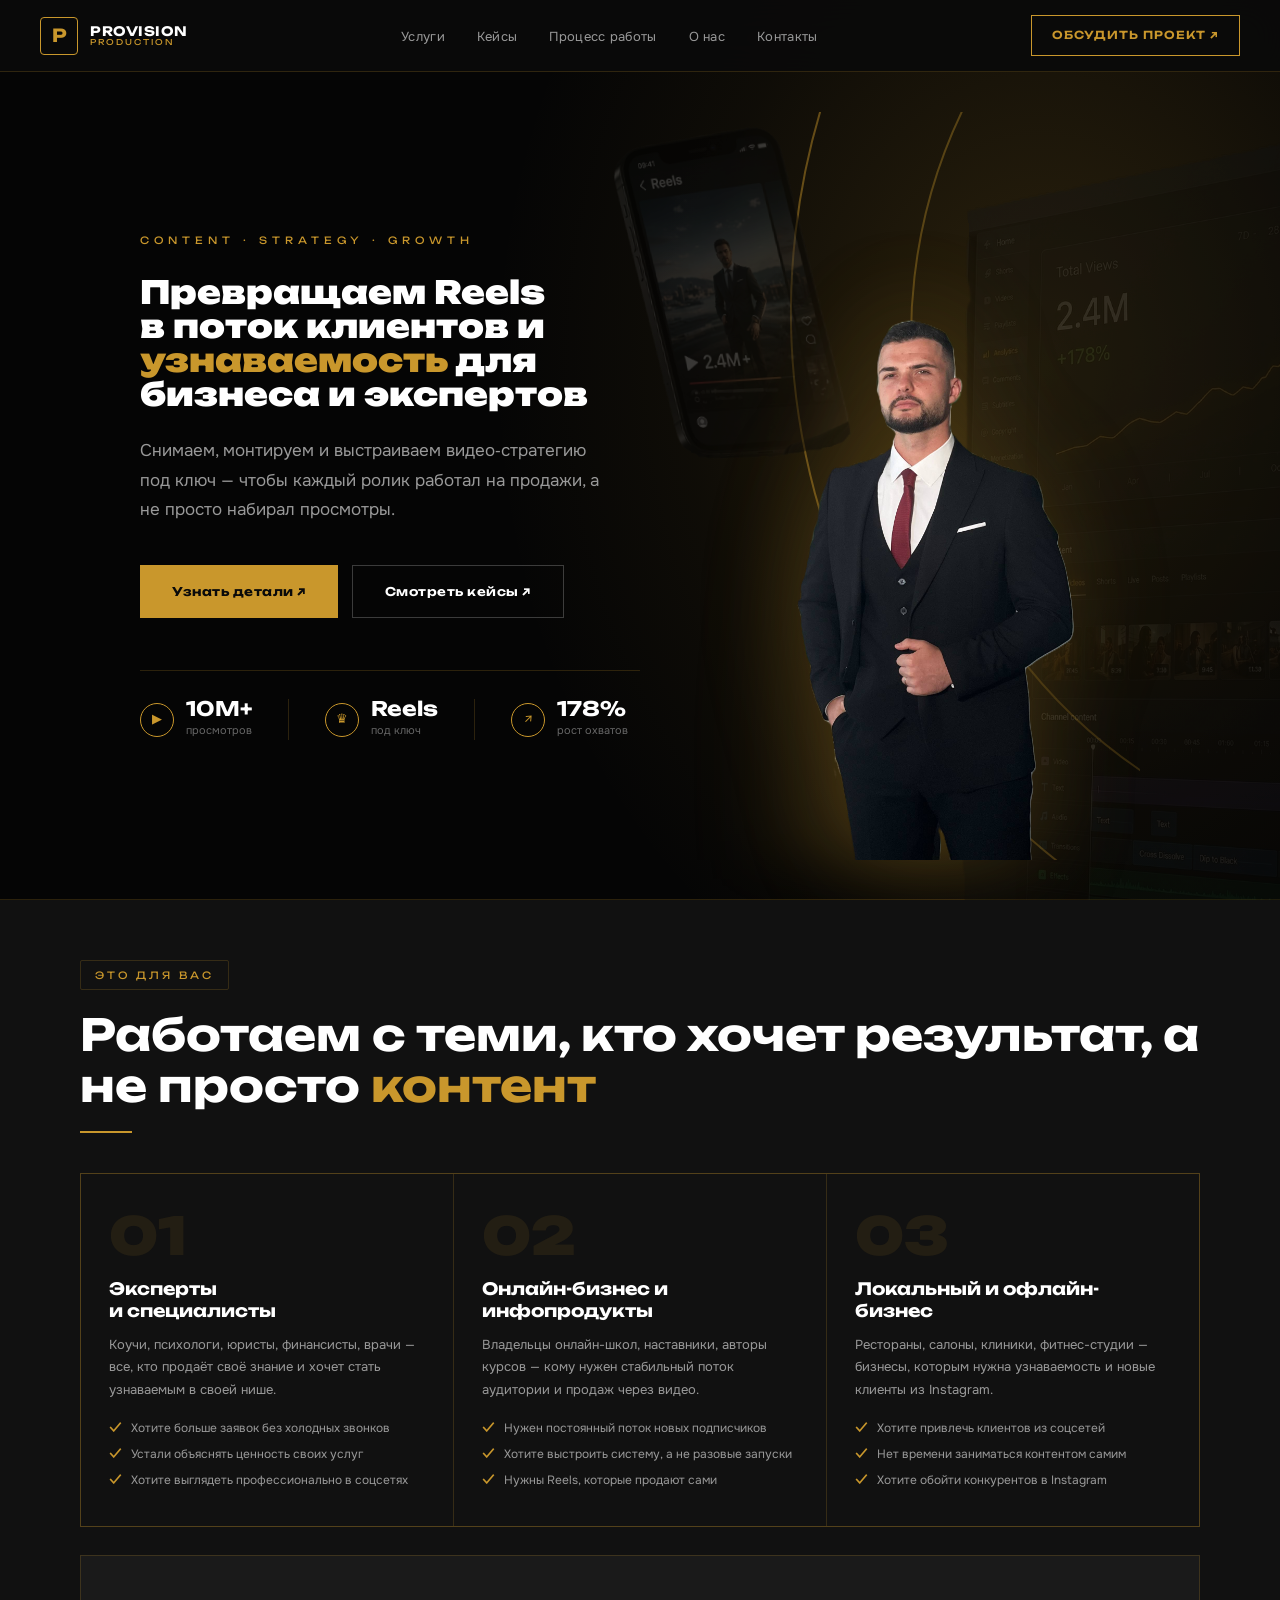
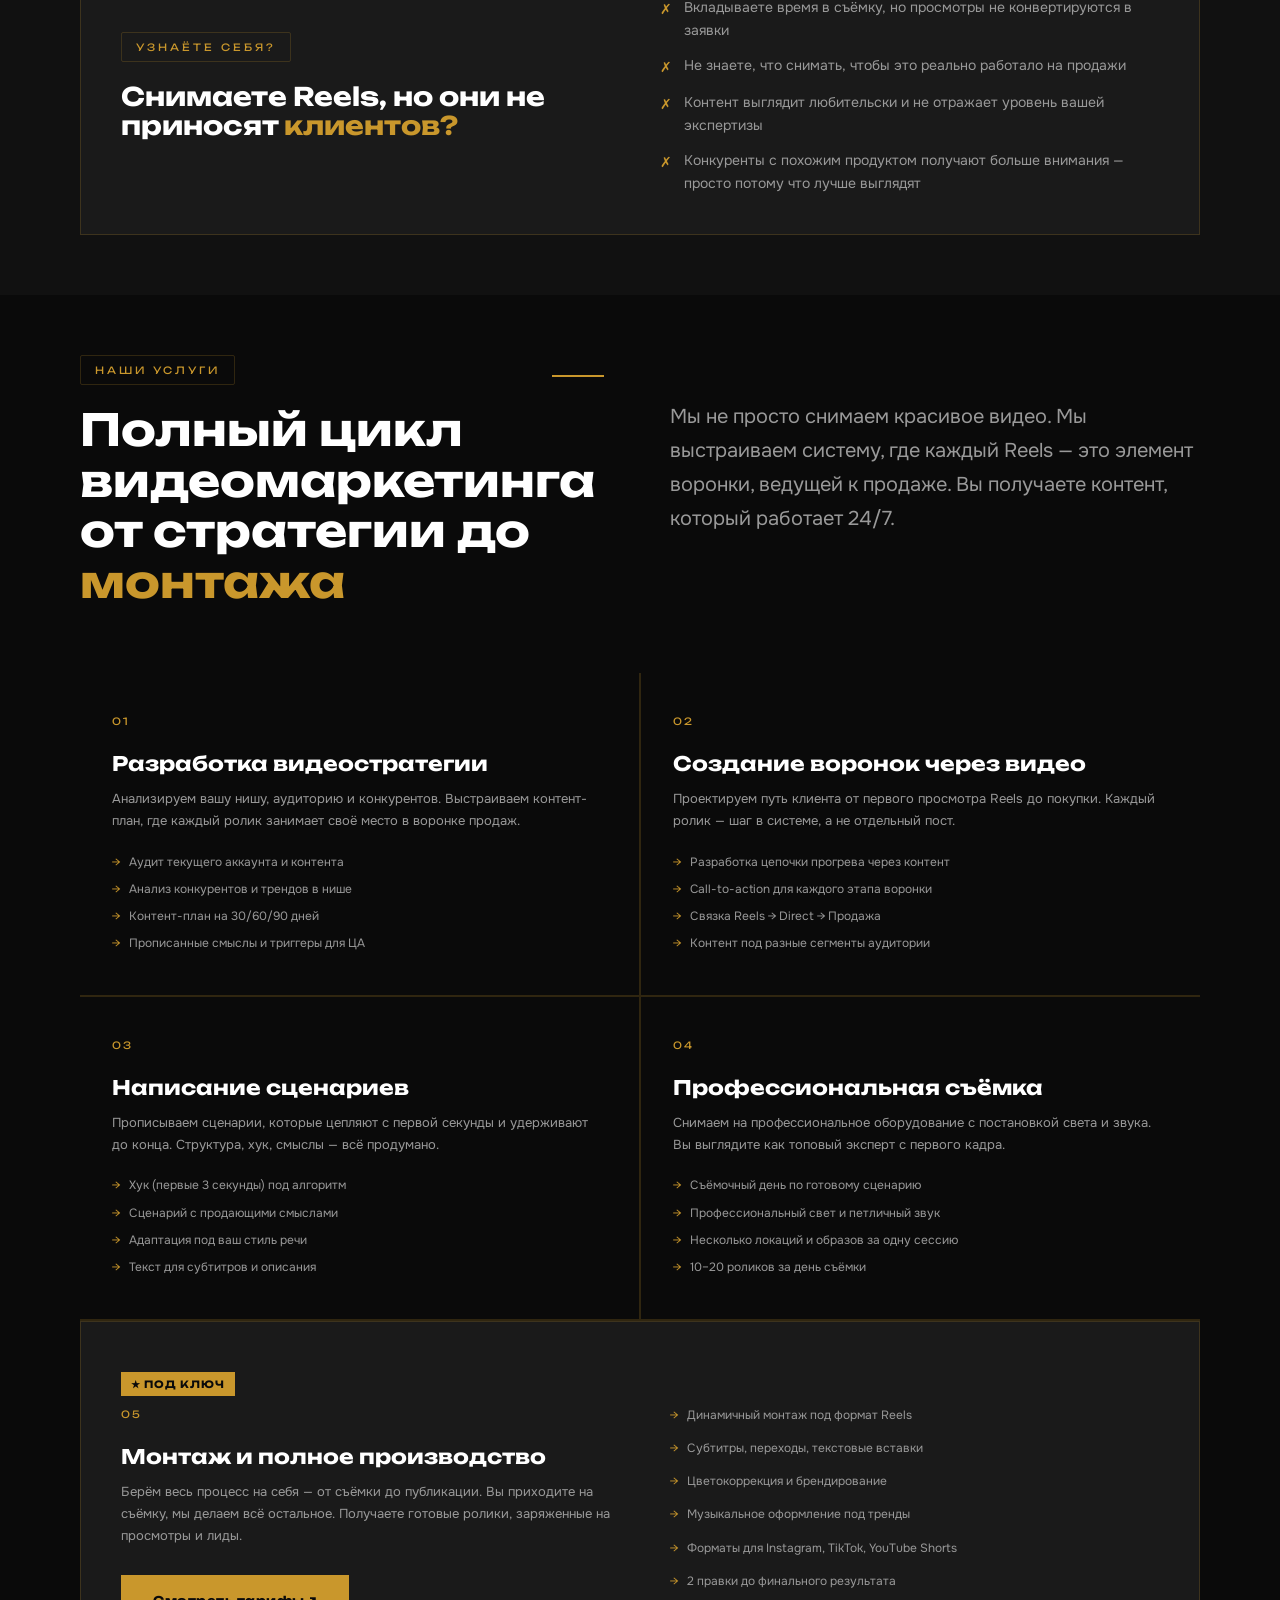
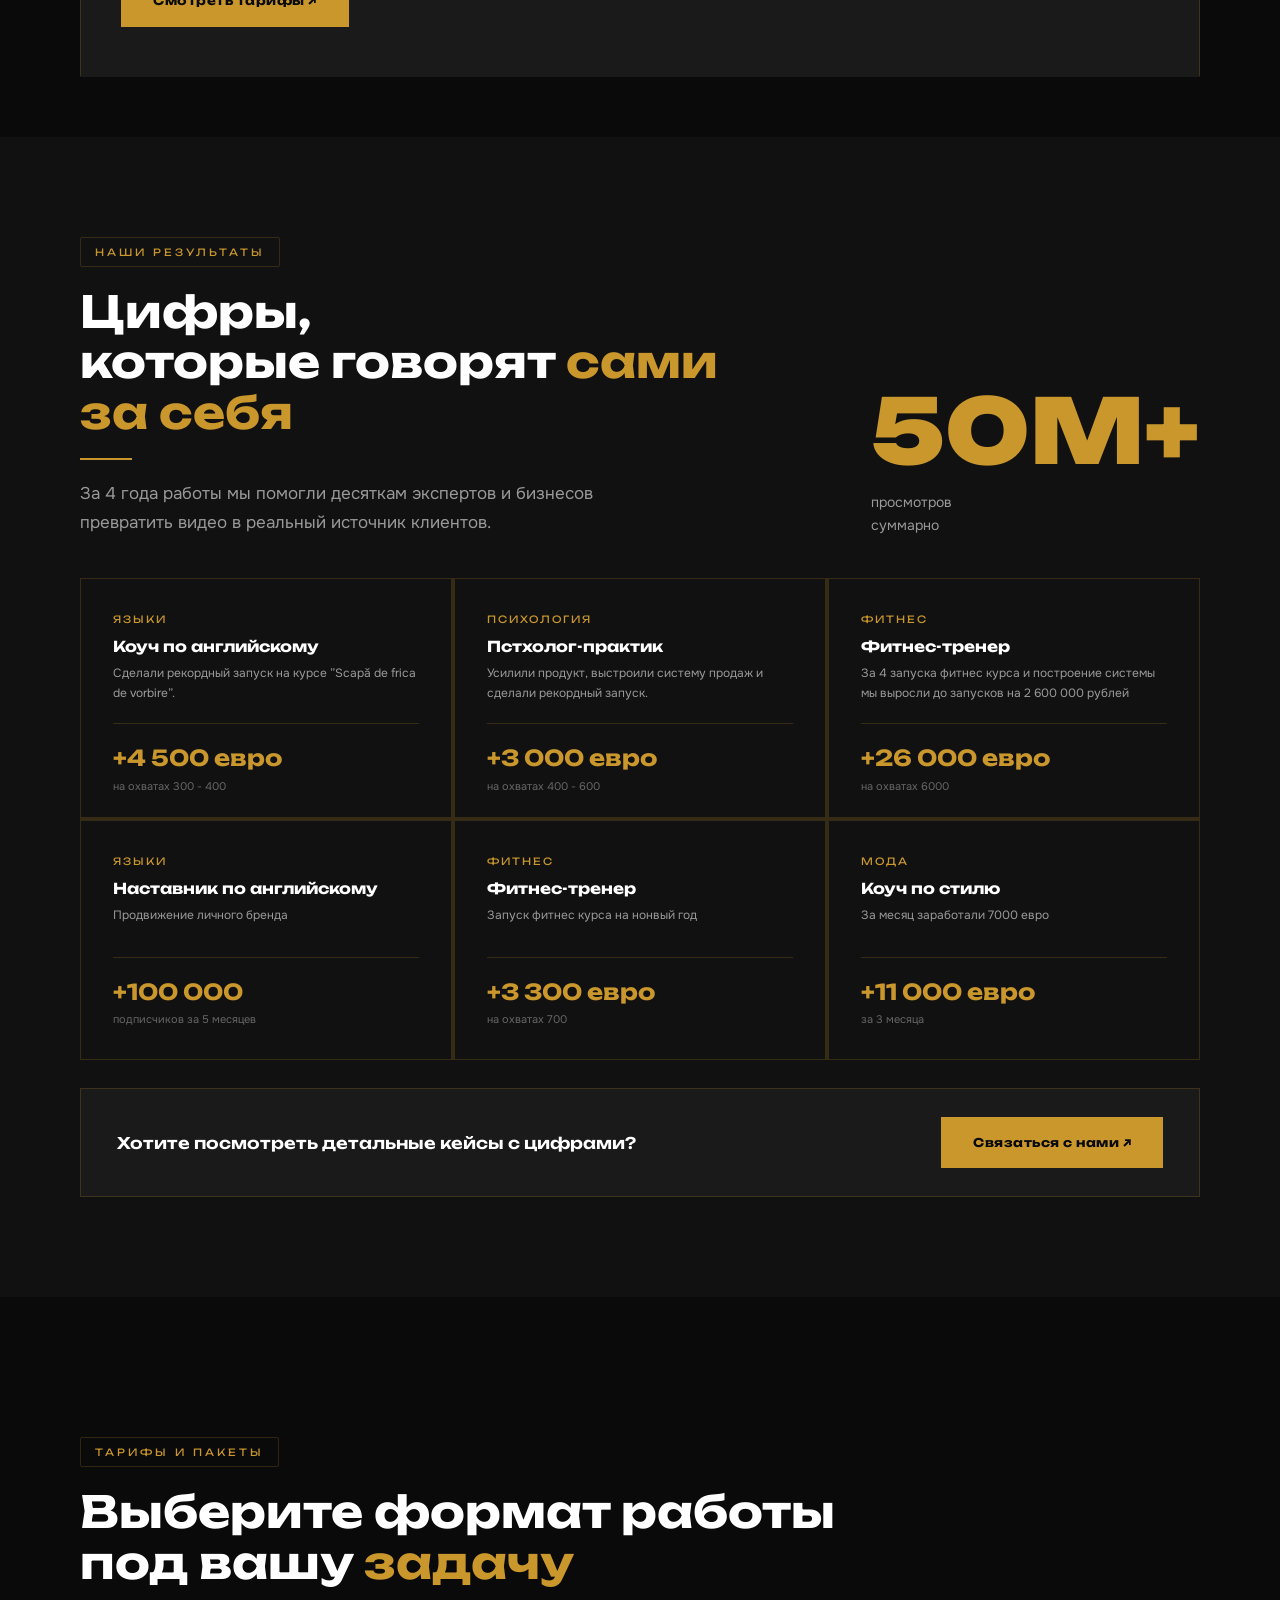
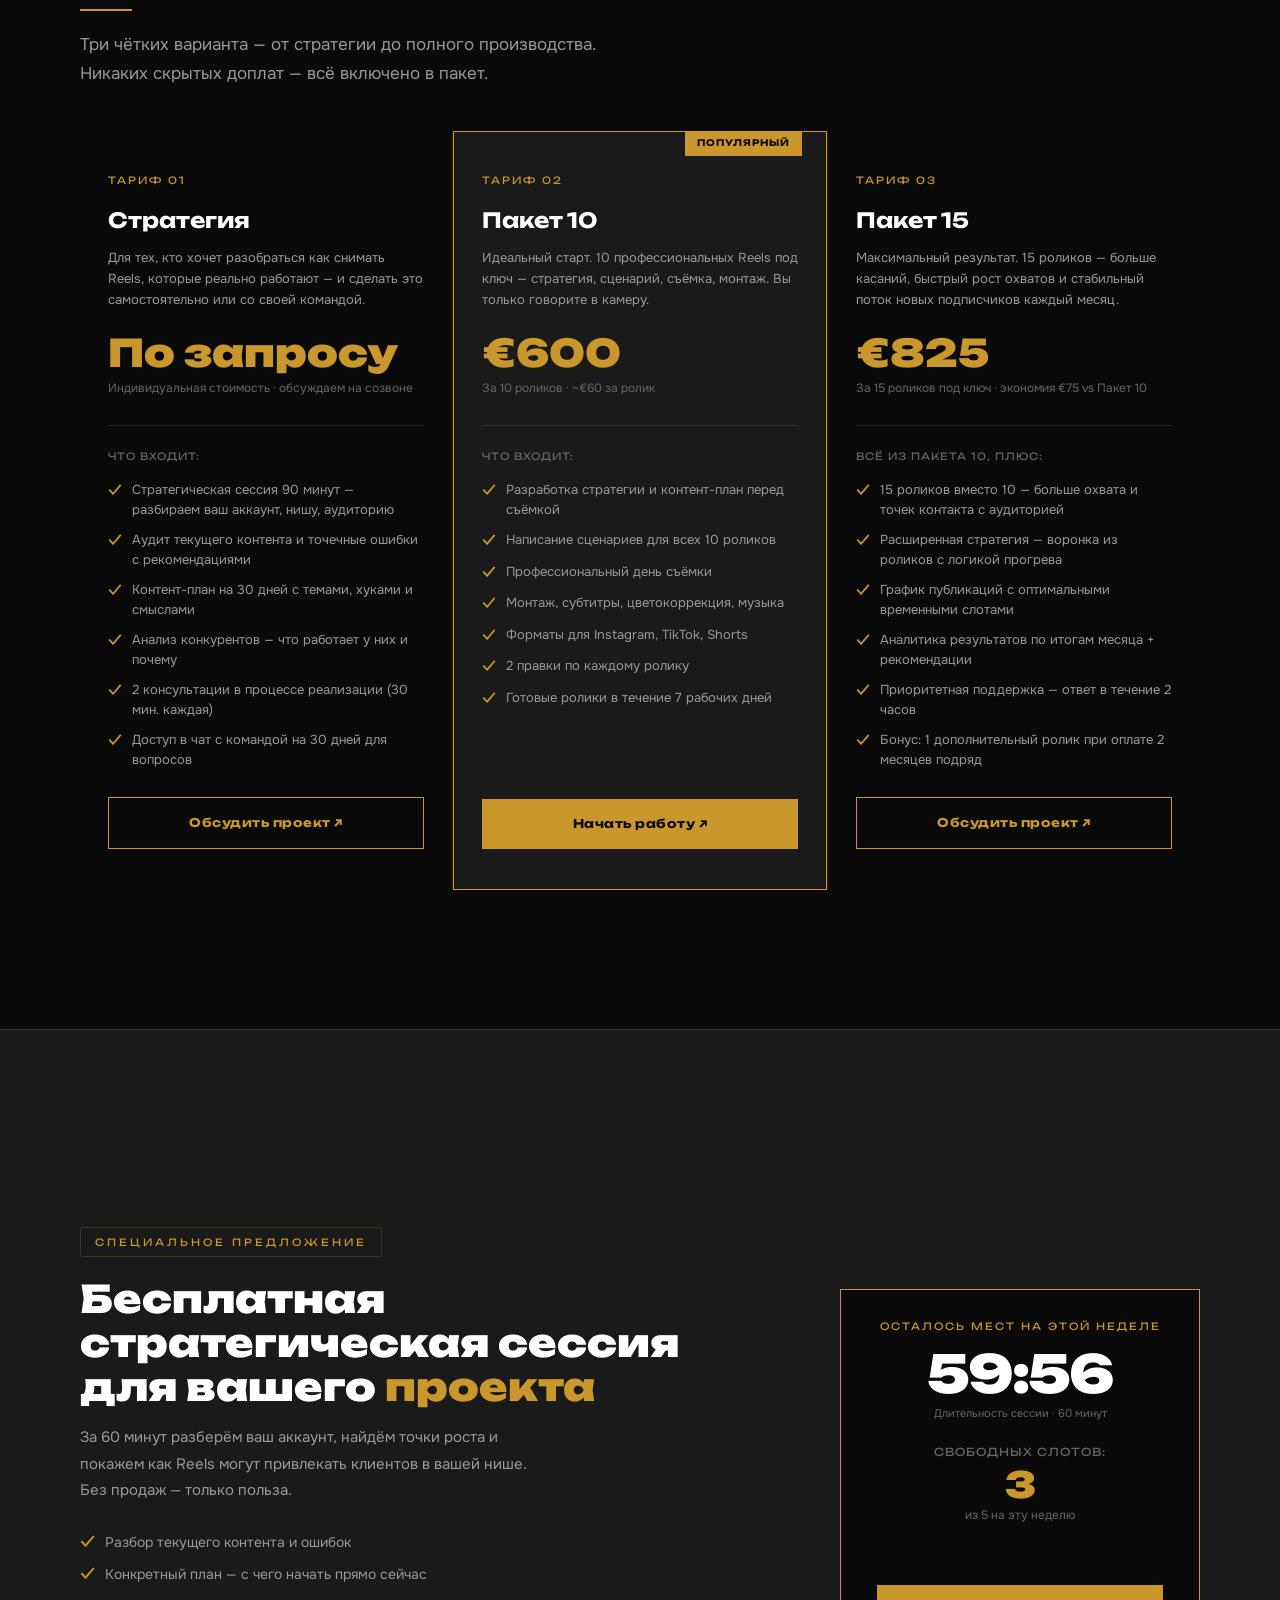
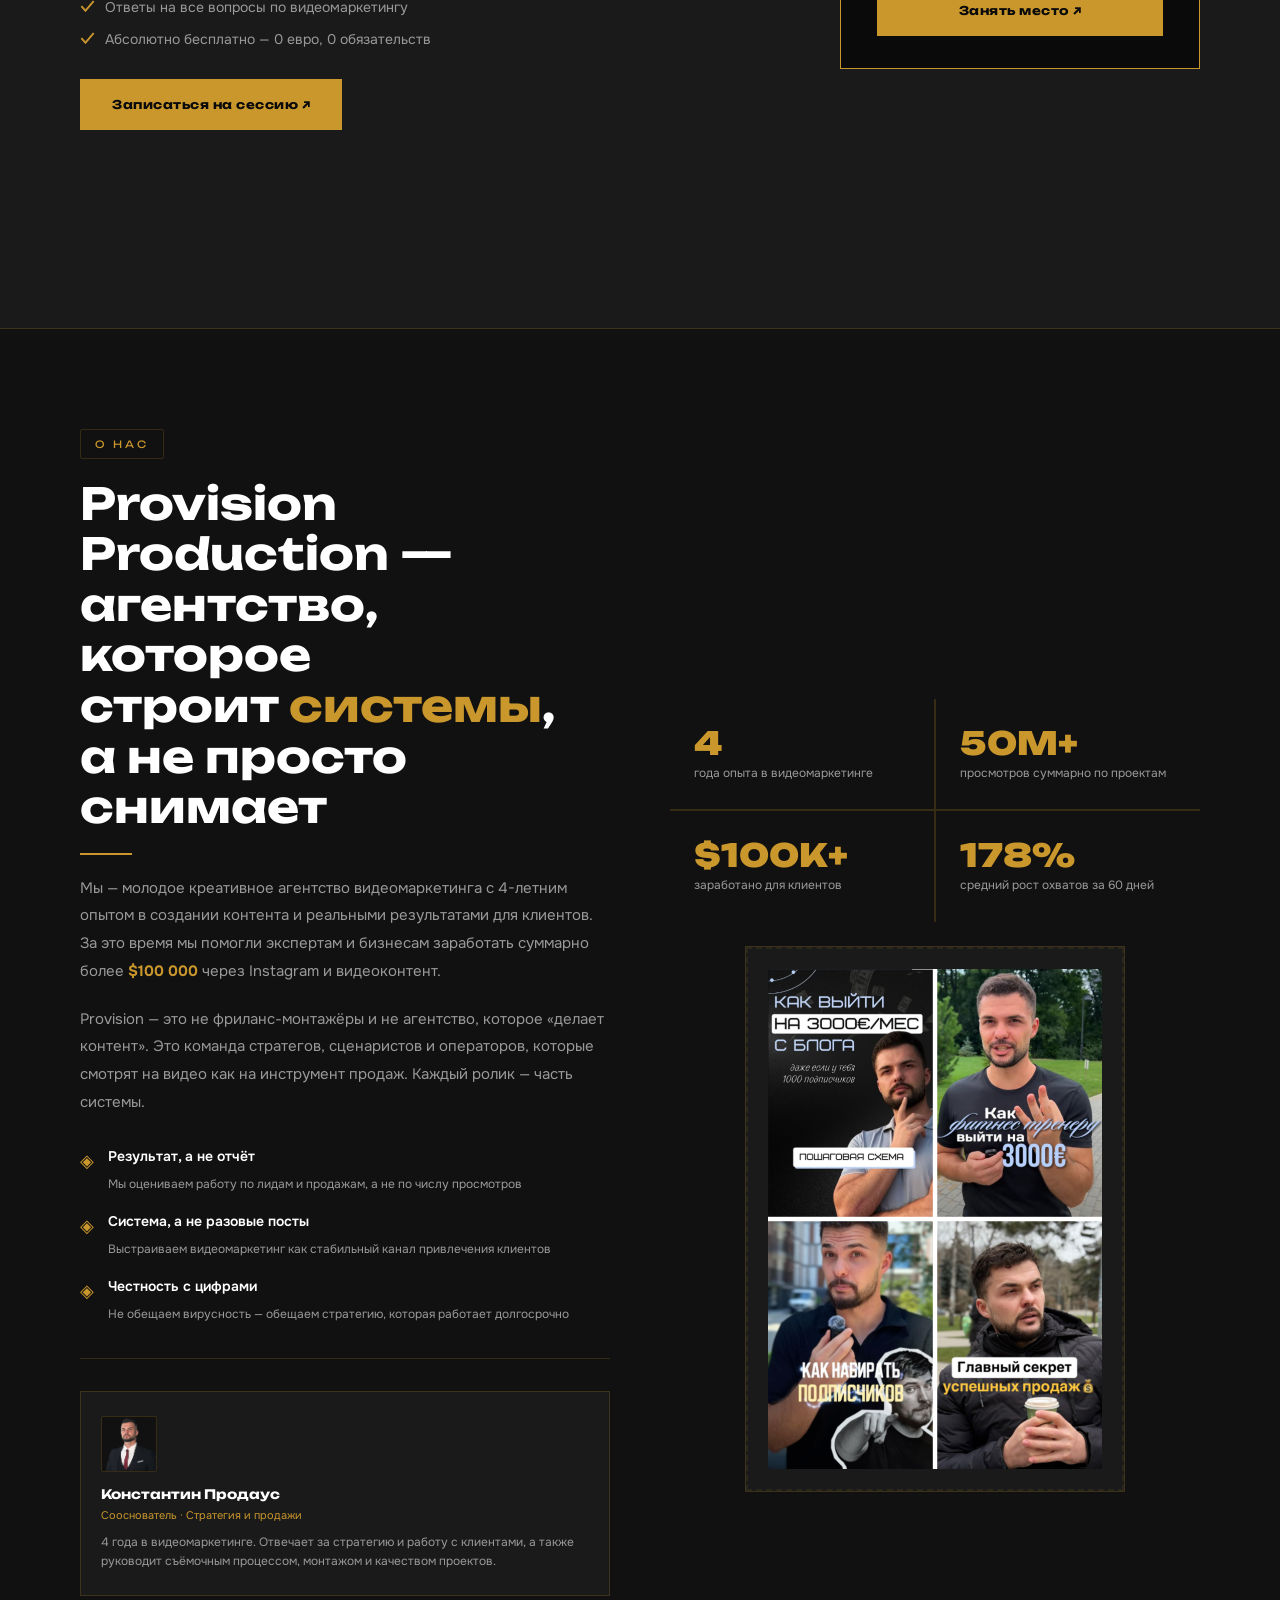
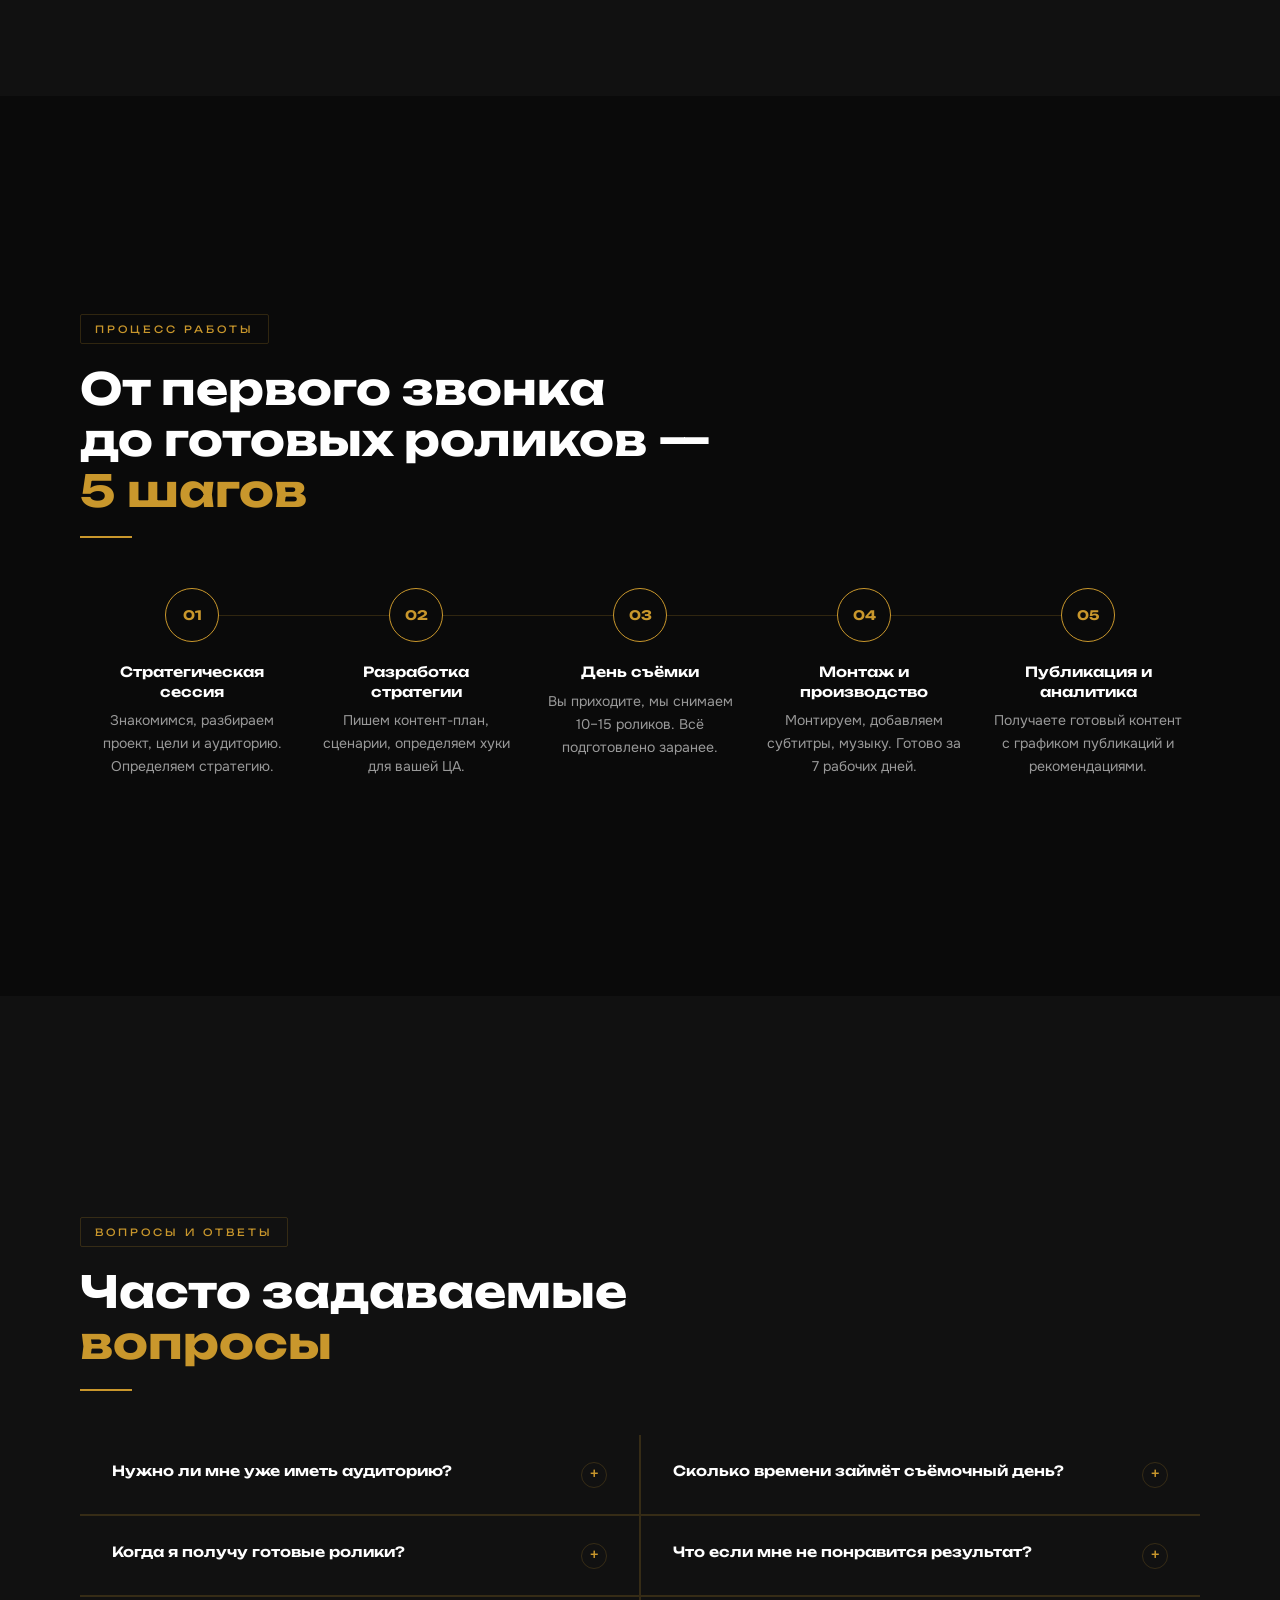
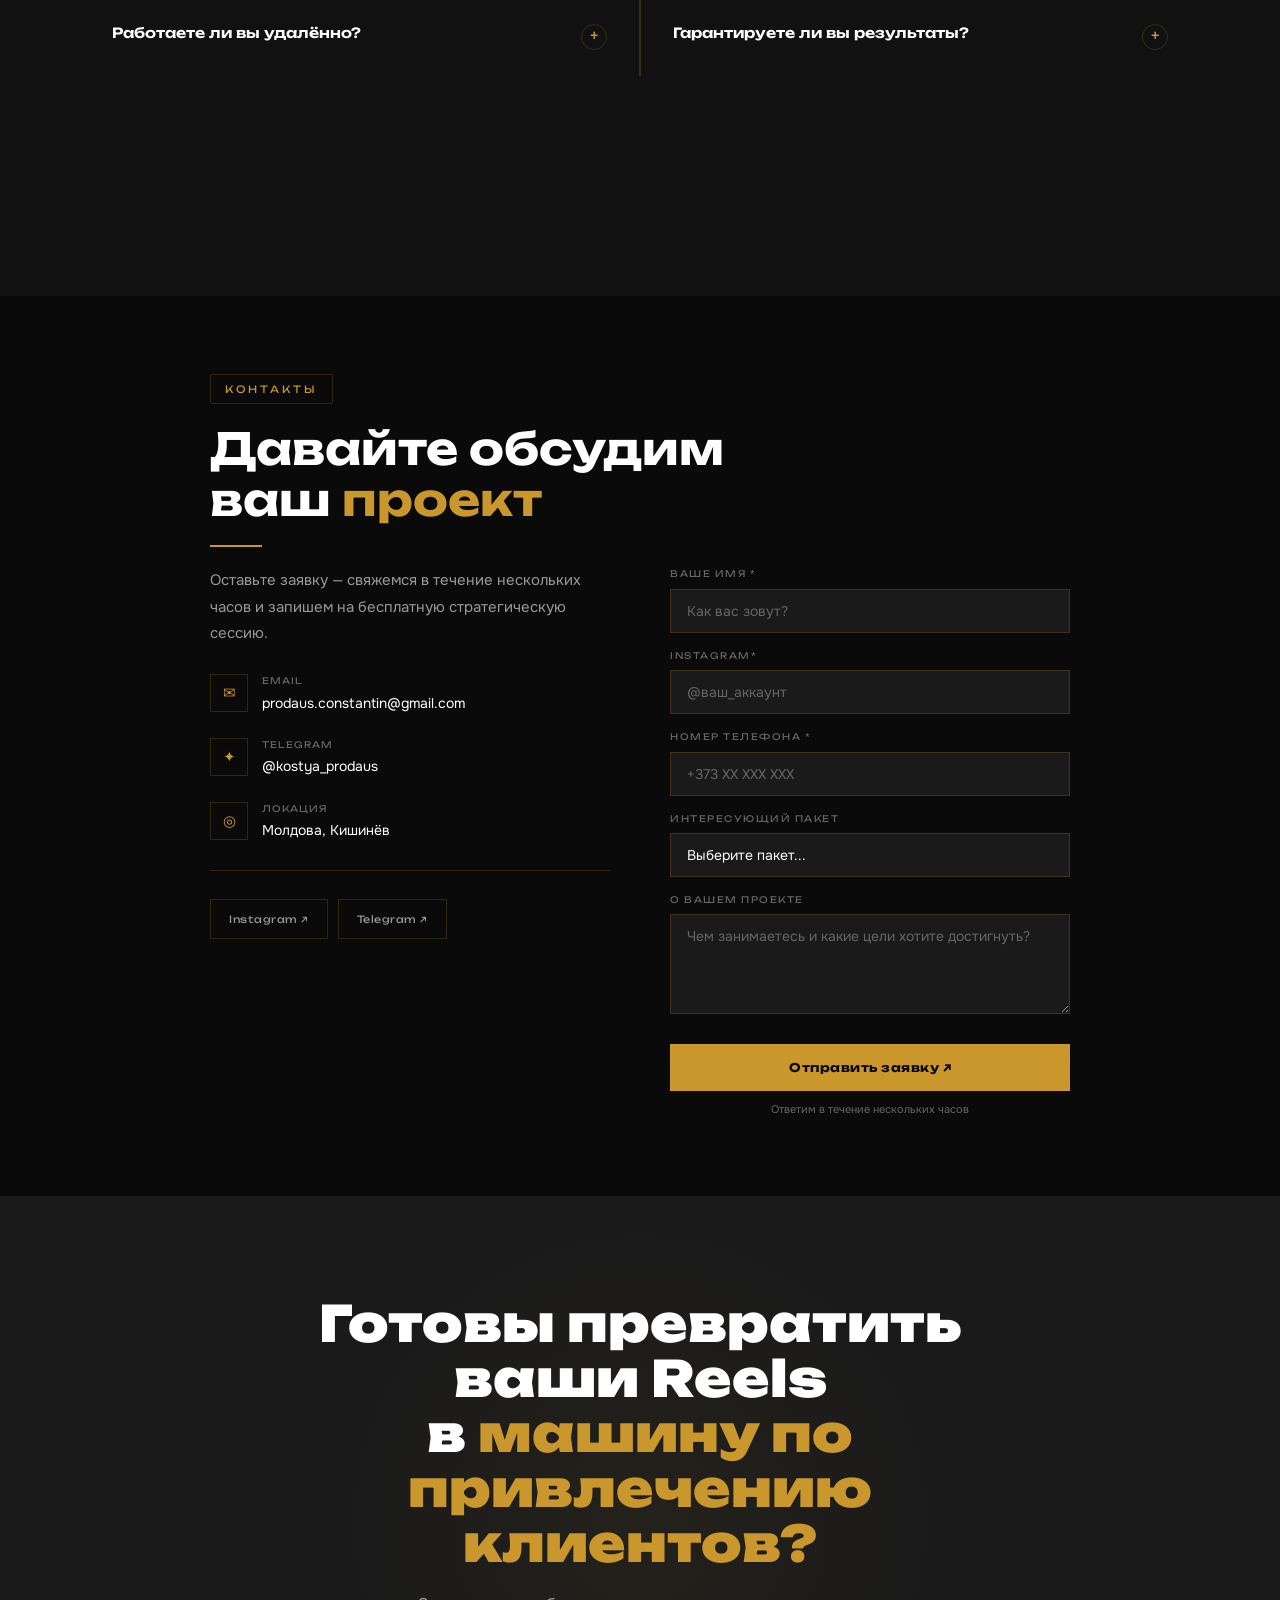
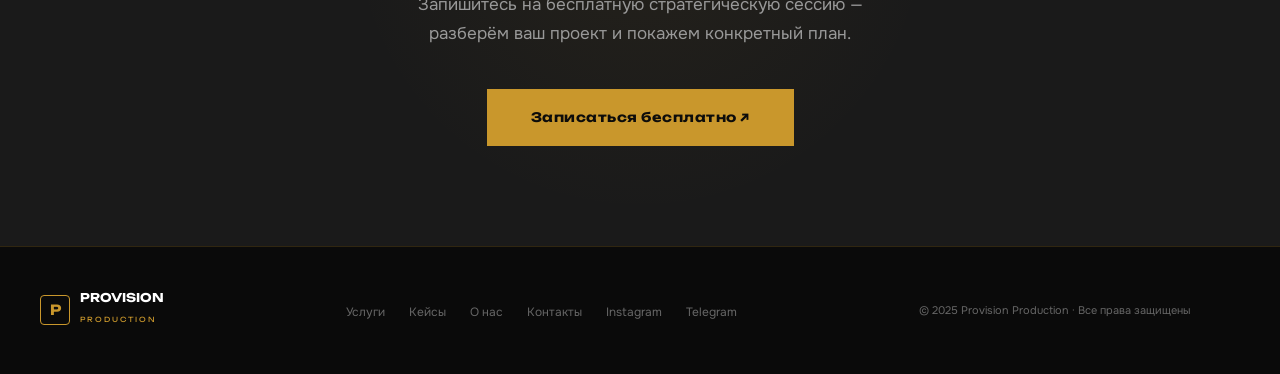
==== index.html @ e073f94d "All front, without responsive" ====
<!DOCTYPE html>
<html lang="ru">
<head>
<meta charset="UTF-8">
<meta name="viewport" content="width=device-width, initial-scale=1.0">
<meta name="description" content="Provision Production — видео-маркетинговое агентство. Снимаем Reels под ключ, выстраиваем стратегию и помогаем бизнесу привлекать клиентов через Instagram.">
<meta property="og:title" content="Provision Production — Видеомаркетинг под ключ">
<meta property="og:description" content="Превращаем Reels в поток клиентов. Стратегия, съёмка, монтаж.">
<title>Provision Production — Видеомаркетинг под ключ</title>

<link rel="preconnect" href="https://fonts.googleapis.com">
<link rel="preconnect" href="https://fonts.gstatic.com" crossorigin>
<link href="https://fonts.googleapis.com/css2?family=Unbounded:wght@400;600;700;900&family=Onest:wght@300;400;500;600&display=swap" rel="stylesheet">

<link rel="stylesheet" href="css/utilities.css">
<link rel="stylesheet" href="css/layout.css">
<link rel="stylesheet" href="css/responsive.css">
</head>
<body>

<!-- NAV -->
<nav id="navbar">
  <a href="#home" class="nav-logo">
    <div class="nav-logo-icon"></div>
    <div class="nav-logo-text"><strong>PROVISION</strong><span>PRODUCTION</span></div>
  </a>
  <ul class="nav-links">
    <li><a href="#services">Услуги</a></li>
    <li><a href="#cases">Кейсы</a></li>
    <li><a href="#process">Процесс работы</a></li>
    <li><a href="#about">О нас</a></li>
    <li><a href="#contact">Контакты</a></li>
  </ul>
  <a href="#contact" class="nav-cta">Обсудить проект ↗</a>
  <div class="nav-burger" id="burger"><span></span><span></span><span></span></div>
</nav>

<div class="nav-mobile" id="navMobile">
  <a href="#services">Услуги</a>
  <a href="#cases">Кейсы</a>
  <a href="#process">Процесс работы</a>
  <a href="#about">О нас</a>
  <a href="#contact">Контакты</a>
  <a href="#contact" class="nav-cta">Обсудить проект ↗</a>
</div>

<!-- ===== HERO — полный экран ===== -->
<section class="hero" id="home">
  <div class="container">
    <div class="hero-inner">
      <div class="hero-content">
        <div class="hero-eyebrow">CONTENT · STRATEGY · GROWTH</div>
        <h1 class="hero-title">
          Превращаем Reels<br>
          в поток клиентов и<br>
          <em>узнаваемость</em> для<br>
          бизнеса и экспертов
        </h1>
        <p class="hero-sub">Снимаем, монтируем и выстраиваем видео‑стратегию под ключ — чтобы каждый ролик работал на продажи, а не просто набирал просмотры.</p>
        <div class="hero-btns">
          <a href="#contact" class="btn-primary">Узнать детали ↗</a>
          <a href="#cases"   class="btn-secondary">Смотреть кейсы ↗</a>
        </div>
        <div class="hero-stats">
          <div class="hero-stat"><div class="stat-icon">▶</div><div><div class="stat-num">10M+</div><div class="stat-label">просмотров</div></div></div>
          <div class="hero-stat"><div class="stat-icon">♛</div><div><div class="stat-num">Reels</div><div class="stat-label">под ключ</div></div></div>
          <div class="hero-stat"><div class="stat-icon">↗</div><div><div class="stat-num">178%</div><div class="stat-label">рост охватов</div></div></div>
        </div>
      </div>
      <div class="hero-visual">

      <div class="hero-rings"></div>

      <img src="images/phone1.png" alt="" class="hero-bg-image">
          
      <img src="images/chart.png" class="hero-chart" alt="">

      <img src="images/founder.png" alt="Основатель" class="hero-founder-img">

      </div>
    </div>
  </div>
</section>

<!-- ===== ДЛЯ КОГО — полный экран ===== -->
<section class="for-whom screen" id="forwho">
  <div class="container">
    <div class="tag">Это для вас</div>
    <h2 class="section-title">Работаем с теми, кто хочет результат, а не просто <span class="gold">контент</span></h2>
    <div class="divider"></div>
    <div class="fw-grid">
      <div class="fw-card">
        <div class="fw-num">01</div>
        <div class="fw-title">Эксперты<br>и специалисты</div>
        <div class="fw-body">Коучи, психологи, юристы, финансисты, врачи — все, кто продаёт своё знание и хочет стать узнаваемым в своей нише.</div>
        <div class="fw-check">
          <div class="fw-check-item">Хотите больше заявок без холодных звонков</div>
          <div class="fw-check-item">Устали объяснять ценность своих услуг</div>
          <div class="fw-check-item">Хотите выглядеть профессионально в соцсетях</div>
        </div>
      </div>
      <div class="fw-card">
        <div class="fw-num">02</div>
        <div class="fw-title">Онлайн-бизнес и инфопродукты</div>
        <div class="fw-body">Владельцы онлайн-школ, наставники, авторы курсов — кому нужен стабильный поток аудитории и продаж через видео.</div>
        <div class="fw-check">
          <div class="fw-check-item">Нужен постоянный поток новых подписчиков</div>
          <div class="fw-check-item">Хотите выстроить систему, а не разовые запуски</div>
          <div class="fw-check-item">Нужны Reels, которые продают сами</div>
        </div>
      </div>
      <div class="fw-card">
        <div class="fw-num">03</div>
        <div class="fw-title">Локальный и офлайн-бизнес</div>
        <div class="fw-body">Рестораны, салоны, клиники, фитнес-студии — бизнесы, которым нужна узнаваемость и новые клиенты из Instagram.</div>
        <div class="fw-check">
          <div class="fw-check-item">Хотите привлечь клиентов из соцсетей</div>
          <div class="fw-check-item">Нет времени заниматься контентом самим</div>
          <div class="fw-check-item">Хотите обойти конкурентов в Instagram</div>
        </div>
      </div>
    </div>
    <div class="pain-block">
      <div>
        <div class="tag">Узнаёте себя?</div>
        <!-- <div class="divider" style="margin:16px 0;"></div> -->
        <h3 class="section-title" style="font-size: 2vw;">Снимаете Reels, но они не приносят  <span class="gold">клиентов?</span></h2>
      </div>
      <div class="pain-list">
        <div class="pain-item"><div class="pain-icon">✗</div><div>Вкладываете время в съёмку, но просмотры не конвертируются в заявки</div></div>
        <div class="pain-item"><div class="pain-icon">✗</div><div>Не знаете, что снимать, чтобы это реально работало на продажи</div></div>
        <div class="pain-item"><div class="pain-icon">✗</div><div>Контент выглядит любительски и не отражает уровень вашей экспертизы</div></div>
        <div class="pain-item"><div class="pain-icon">✗</div><div>Конкуренты с похожим продуктом получают больше внимания — просто потому что лучше выглядят</div></div>
      </div>
    </div>
  </div>
</section>

<!-- ===== УСЛУГИ — полный экран ===== -->
<section class="services screen" id="services">
  <div class="container">
    <div class="svc-intro">
      <div>
        <div class="tag">Наши Услуги</div>
        <h2 class="section-title">Полный цикл видеомаркетинга от стратегии до <span class="gold">монтажа</span></h2>
        <!-- <div class="divider"></div> -->
      </div>
      <div class="divider" style="position: absolute; right: 676.5px;"></div>
      <p class="section-sub" style="margin-top:45px; font-size: 20px;">Мы не просто снимаем красивое видео. Мы выстраиваем систему, где каждый Reels — это элемент воронки, ведущей к продаже. Вы получаете контент, который работает 24/7.</p>
    </div>
    <div class="svc-grid">
      <div class="svc-card">
        <div class="svc-num">01</div>
        <div class="svc-title">Разработка видеостратегии</div>
        <div class="svc-body">Анализируем вашу нишу, аудиторию и конкурентов. Выстраиваем контент-план, где каждый ролик занимает своё место в воронке продаж.</div>
        <div class="svc-list">
          <div class="svc-list-item">Аудит текущего аккаунта и контента</div>
          <div class="svc-list-item">Анализ конкурентов и трендов в нише</div>
          <div class="svc-list-item">Контент-план на 30/60/90 дней</div>
          <div class="svc-list-item">Прописанные смыслы и триггеры для ЦА</div>
        </div>
      </div>
      <div class="svc-card">
        <div class="svc-num">02</div>
        <div class="svc-title">Создание воронок через видео</div>
        <div class="svc-body">Проектируем путь клиента от первого просмотра Reels до покупки. Каждый ролик — шаг в системе, а не отдельный пост.</div>
        <div class="svc-list">
          <div class="svc-list-item">Разработка цепочки прогрева через контент</div>
          <div class="svc-list-item">Call-to-action для каждого этапа воронки</div>
          <div class="svc-list-item">Связка Reels → Direct → Продажа</div>
          <div class="svc-list-item">Контент под разные сегменты аудитории</div>
        </div>
      </div>
      <div class="svc-card">
        <div class="svc-num">03</div>
        <div class="svc-title">Написание сценариев</div>
        <div class="svc-body">Прописываем сценарии, которые цепляют с первой секунды и удерживают до конца. Структура, хук, смыслы — всё продумано.</div>
        <div class="svc-list">
          <div class="svc-list-item">Хук (первые 3 секунды) под алгоритм</div>
          <div class="svc-list-item">Сценарий с продающими смыслами</div>
          <div class="svc-list-item">Адаптация под ваш стиль речи</div>
          <div class="svc-list-item">Текст для субтитров и описания</div>
        </div>
      </div>
      <div class="svc-card">
        <div class="svc-num">04</div>
        <div class="svc-title">Профессиональная съёмка</div>
        <div class="svc-body">Снимаем на профессиональное оборудование с постановкой света и звука. Вы выглядите как топовый эксперт с первого кадра.</div>
        <div class="svc-list">
          <div class="svc-list-item">Съёмочный день по готовому сценарию</div>
          <div class="svc-list-item">Профессиональный свет и петличный звук</div>
          <div class="svc-list-item">Несколько локаций и образов за одну сессию</div>
          <div class="svc-list-item">10–20 роликов за день съёмки</div>
        </div>
      </div>
      <div class="svc-card svc-card-full">
        <div class="svc-card-full-left">
          <div class="svc-badge">★ Под ключ</div>
          <div class="svc-num">05</div>
          <div class="svc-title">Монтаж и полное производство</div>
          <div class="svc-body">Берём весь процесс на себя — от съёмки до публикации. Вы приходите на съёмку, мы делаем всё остальное. Получаете готовые ролики, заряженные на просмотры и лиды.</div>
          <a href="#pricing" class="btn-primary" style="margin-top:8px;">Смотреть тарифы ↗</a>
        </div>
        <div class="svc-card-full-right">
          <div class="svc-list" style="gap:14px;">
            <div class="svc-list-item">Динамичный монтаж под формат Reels</div>
            <div class="svc-list-item">Субтитры, переходы, текстовые вставки</div>
            <div class="svc-list-item">Цветокоррекция и брендирование</div>
            <div class="svc-list-item">Музыкальное оформление под тренды</div>
            <div class="svc-list-item">Форматы для Instagram, TikTok, YouTube Shorts</div>
            <div class="svc-list-item">2 правки до финального результата</div>
          </div>
        </div>
      </div>
    </div>
  </div>
</section>

<!-- ===== КЕЙСЫ — авто высота (много карточек) ===== -->
<section class="cases screen-auto" id="cases">
  <div class="container">
    <div class="cases-header">
      <div>
        <div class="tag">Наши результаты</div>
        <h2 class="section-title">Цифры, <br>которые говорят <span class="gold">сами <br>за себя</span></h2>
        <div class="divider"></div>
        <p class="section-sub">За 4 года работы мы помогли десяткам экспертов и бизнесов превратить видео в реальный источник клиентов.</p>
      </div>
      <div>
        <div class="cases-bignum">50M+</div>
        <p class="section-sub" style="font-size: 14px; margin-top: 15px;">просмотров <br>суммарно</p>
      </div>
      
    </div>
    <div class="cases-grid">
      <div class="case-card">
        <div class="case-card-inner">
            <div class="case-card-front">
                <div>
                    <div class="case-niche">Языки</div>
                    <div class="case-name">Коуч по английскому</div>
                    <div class="case-desc">Сделали рекордный запуск на курсе ”Scapă de frica de vorbire”.</div>
                </div>
                <div class="case-result">
                    <div class="case-result-num">+4 500 евро</div>
                    <div class="case-result-label">на охватах 300 - 400</div>
                </div>
            </div>
            <div class="case-card-back">
              <img src="images/english1.jpg" alt="" class="case-preview" onclick="openImage(this.src)">
            </div>
        </div>
      </div>
      <div class="case-card">
        <div class="case-card-inner">
            <div class="case-card-front">
                <div>
                    <div class="case-niche">Психология</div>
                    <div class="case-name">Пстхолог-практик</div>
                    <div class="case-desc">Усилили продукт, выстроили систему продаж и сделали рекордный запуск.</div>
                </div>
                <div class="case-result">
                    <div class="case-result-num">+3 000 евро</div>
                    <div class="case-result-label">на охватах 400 - 600</div>
                </div>
            </div>
            <div class="case-card-back">
              <img src="images/psychology.jpg" alt="" class="case-preview" onclick="openImage(this.src)">
            </div>
        </div>
      </div>
      <div class="case-card">
        <div class="case-card-inner">
            <div class="case-card-front">
                <div>
                    <div class="case-niche">Фитнес</div>
                    <div class="case-name">Фитнес-тренер</div>
                    <div class="case-desc">За 4 запуска фитнес курса и построение системы мы выросли до запусков на 2 600 000 рублей</div>
                </div>
                <div class="case-result">
                    <div class="case-result-num">+26 000 евро</div>
                    <div class="case-result-label">на охватах 6000</div>
                </div>
            </div>
            <div class="case-card-back">
              <img src="images/fitnes1.jpg" alt="" class="case-preview" onclick="openImage(this.src)">
            </div>
        </div>
      </div>
      <div class="case-card">
        <div class="case-card-inner">
            <div class="case-card-front">
                <div>
                    <div class="case-niche">Языки</div>
                    <div class="case-name">Наставник по английскому</div>
                    <div class="case-desc">Продвижение личного бренда</div>
                </div>
                <div class="case-result">
                    <div class="case-result-num">+100 000</div>
                    <div class="case-result-label">подписчиков за 5 месяцев</div>
                </div>
            </div>
            <div class="case-card-back">
              <img src="images/english2.jpg" alt="" class="case-preview" onclick="openImage(this.src)">
            </div>
        </div>
      </div>
      <div class="case-card">
        <div class="case-card-inner">
            <div class="case-card-front">
                <div>
                    <div class="case-niche">Фитнес</div>
                    <div class="case-name">Фитнес-тренер</div>
                    <div class="case-desc">Запуск фитнес курса на нонвый год</div>
                </div>
                <div class="case-result">
                    <div class="case-result-num">+3 300 евро</div>
                    <div class="case-result-label">на охватах 700</div>
                </div>
            </div>
            <div class="case-card-back">
              <img src="images/fitnes2.jpg" alt="" class="case-preview" onclick="openImage(this.src)">
            </div>
        </div>
      </div>
      <div class="case-card">
        <div class="case-card-inner">
            <div class="case-card-front">
                <div>
                    <div class="case-niche">Мода</div>
                    <div class="case-name">Коуч по стилю</div>
                    <div class="case-desc">За месяц заработали 7000 евро</div>
                </div>
                <div class="case-result">
                    <div class="case-result-num">+11 000 евро</div>
                    <div class="case-result-label">за 3 месяца</div>
                </div>
            </div>
            <div class="case-card-back">
              <img src="images/fashion.jpg" alt="" class="case-preview" onclick="openImage(this.src)">
            </div>
        </div>
      </div>
    </div>
    <div class="cases-note">
      <div class="cases-note-text">Хотите посмотреть детальные кейсы с цифрами?</div>
      <a href="#contact" class="btn-primary">Связаться с нами ↗</a>
    </div>
    <div id="imageModal" class="image-modal">
      <span class="close-modal">&times;</span>
      <img id="modalImage" src="" alt="">
    </div>
  </div>
</section>

<!-- ===== ТАРИФЫ — авто высота ===== -->
<section class="pricing screen-auto" id="pricing">
  <div class="container">
    <div class="tag">Тарифы и пакеты</div>
    <h2 class="section-title">Выберите формат работы<br>под вашу <span class="gold">задачу</span></h2>
    <div class="divider"></div>
    <p class="section-sub">Три чётких варианта — от стратегии до полного производства. Никаких скрытых доплат — всё включено в пакет.</p>
    <div class="pricing-grid">
      <div class="price-card">
        <div class="price-label">Тариф 01</div>
        <div class="price-name">Стратегия</div>
        <div class="price-tagline">Для тех, кто хочет разобраться как снимать Reels, которые реально работают — и сделать это самостоятельно или со своей командой.</div>
        <div class="price-amount">По запросу</div>
        <div class="price-period">Индивидуальная стоимость · обсуждаем на созвоне</div>
        <div class="price-divider"></div>
        <div class="price-includes">Что входит:</div>
        <div class="price-features">
          <div class="price-feature"><div class="price-feature-check">✓</div><div>Стратегическая сессия 90 минут — разбираем ваш аккаунт, нишу, аудиторию</div></div>
          <div class="price-feature"><div class="price-feature-check">✓</div><div>Аудит текущего контента и точечные ошибки с рекомендациями</div></div>
          <div class="price-feature"><div class="price-feature-check">✓</div><div>Контент-план на 30 дней с темами, хуками и смыслами</div></div>
          <div class="price-feature"><div class="price-feature-check">✓</div><div>Анализ конкурентов — что работает у них и почему</div></div>
          <div class="price-feature"><div class="price-feature-check">✓</div><div>2 консультации в процессе реализации (30 мин. каждая)</div></div>
          <div class="price-feature"><div class="price-feature-check">✓</div><div>Доступ в чат с командой на 30 дней для вопросов</div></div>
        </div>
        <a href="#contact" class="price-btn price-btn-outlined">Обсудить проект ↗</a>
      </div>
      <div class="price-card featured">
        <div class="price-best">Популярный</div>
        <div class="price-label">Тариф 02</div>
        <div class="price-name">Пакет 10</div>
        <div class="price-tagline">Идеальный старт. 10 профессиональных Reels под ключ — стратегия, сценарий, съёмка, монтаж. Вы только говорите в камеру.</div>
        <div class="price-amount">€600</div>
        <div class="price-period">За 10 роликов · ~€60 за ролик</div>
        <div class="price-divider"></div>
        <div class="price-includes">Что входит:</div>
        <div class="price-features">
          <div class="price-feature"><div class="price-feature-check">✓</div><div>Разработка стратегии и контент-план перед съёмкой</div></div>
          <div class="price-feature"><div class="price-feature-check">✓</div><div>Написание сценариев для всех 10 роликов</div></div>
          <div class="price-feature"><div class="price-feature-check">✓</div><div>Профессиональный день съёмки</div></div>
          <div class="price-feature"><div class="price-feature-check">✓</div><div>Монтаж, субтитры, цветокоррекция, музыка</div></div>
          <div class="price-feature"><div class="price-feature-check">✓</div><div>Форматы для Instagram, TikTok, Shorts</div></div>
          <div class="price-feature"><div class="price-feature-check">✓</div><div>2 правки по каждому ролику</div></div>
          <div class="price-feature"><div class="price-feature-check">✓</div><div>Готовые ролики в течение 7 рабочих дней</div></div>
        </div>
        <a href="#contact" class="price-btn price-btn-filled">Начать работу ↗</a>
      </div>
      <div class="price-card">
        <div class="price-label">Тариф 03</div>
        <div class="price-name">Пакет 15</div>
        <div class="price-tagline">Максимальный результат. 15 роликов — больше касаний, быстрый рост охватов и стабильный поток новых подписчиков каждый месяц.</div>
        <div class="price-amount">€825</div>
        <div class="price-period">За 15 роликов под ключ · экономия €75 vs Пакет 10</div>
        <div class="price-divider"></div>
        <div class="price-includes">Всё из Пакета 10, плюс:</div>
        <div class="price-features">
          <div class="price-feature"><div class="price-feature-check">✓</div><div>15 роликов вместо 10 — больше охвата и точек контакта с аудиторией</div></div>
          <div class="price-feature"><div class="price-feature-check">✓</div><div>Расширенная стратегия — воронка из роликов с логикой прогрева</div></div>
          <div class="price-feature"><div class="price-feature-check">✓</div><div>График публикаций с оптимальными временными слотами</div></div>
          <div class="price-feature"><div class="price-feature-check">✓</div><div>Аналитика результатов по итогам месяца + рекомендации</div></div>
          <div class="price-feature"><div class="price-feature-check">✓</div><div>Приоритетная поддержка — ответ в течение 2 часов</div></div>
          <div class="price-feature"><div class="price-feature-check">✓</div><div>Бонус: 1 дополнительный ролик при оплате 2 месяцев подряд</div></div>
        </div>
        <a href="#contact" class="price-btn price-btn-outlined">Обсудить проект ↗</a>
      </div>
    </div>
  </div>
</section>

<!-- ===== СПЕЦПРЕДЛОЖЕНИЕ — полный экран ===== -->
<section class="special screen" id="offer">
  <div class="container">
    <div class="special-inner">
      <div>
        <div class="tag">Специальное предложение</div>
        <h2 class="special-title">Бесплатная<br>стратегическая сессия<br>для вашего <span class="gold">проекта</span></h2>
        <p class="special-sub">За 60 минут разберём ваш аккаунт, найдём точки роста и покажем как Reels могут привлекать клиентов в вашей нише. Без продаж — только польза.</p>
        <div class="what-list">
          <div class="what-item"><div class="what-check">✓</div><div>Разбор текущего контента и ошибок</div></div>
          <div class="what-item"><div class="what-check">✓</div><div>Конкретный план — с чего начать прямо сейчас</div></div>
          <div class="what-item"><div class="what-check">✓</div><div>Ответы на все вопросы по видеомаркетингу</div></div>
          <div class="what-item"><div class="what-check">✓</div><div>Абсолютно бесплатно — 0 евро, 0 обязательств</div></div>
        </div>
        <a href="#contact" class="btn-primary">Записаться на сессию ↗</a>
      </div>
      <div class="timer-block">
        <div class="timer-label">Осталось мест на этой неделе</div>
        <div class="timer-display" id="timer">60:00</div>
        <div class="timer-sub">Длительность сессии · 60 минут</div>
        <div class="slots-label">Свободных слотов:</div>
        <div class="slots-num">3</div>
        <div class="slots-of">из 5 на эту неделю</div>
        <a href="#contact" class="btn-primary" style="display:block;text-align:center; margin-top: 60px;">Занять место ↗</a>
      </div>
    </div>
  </div>
</section>

<!-- ===== О НАС — авто высота ===== -->
<section class="about screen-auto" id="about">
  <div class="container">
    <div class="about-grid">
      <div>
        <div class="tag">О нас</div>
        <h2 class="section-title">Provision Production — агентство, которое<br>строит <span class="gold">системы</span>,<br>а не просто снимает</h2>
        <div class="divider"></div>
        <p class="about-body">Мы — молодое креативное агентство видеомаркетинга с 4-летним опытом в создании контента и реальными результатами для клиентов. За это время мы помогли экспертам и бизнесам заработать суммарно более <strong style="color:var(--gold);">$100 000</strong> через Instagram и видеоконтент.</strong></p>
        <p class="about-body">Provision — это не фриланс-монтажёры и не агентство, которое «делает контент». Это команда стратегов, сценаристов и операторов, которые смотрят на видео как на инструмент продаж. Каждый ролик — часть системы.</p>
        <div class="about-values">
          <div class="value-item"><div class="value-icon">◈</div><div class="value-text"><strong>Результат, а не отчёт</strong><span>Мы оцениваем работу по лидам и продажам, а не по числу просмотров</span></div></div>
          <div class="value-item"><div class="value-icon">◈</div><div class="value-text"><strong>Система, а не разовые посты</strong><span>Выстраиваем видеомаркетинг как стабильный канал привлечения клиентов</span></div></div>
          <div class="value-item"><div class="value-icon">◈</div><div class="value-text"><strong>Честность с цифрами</strong><span>Не обещаем вирусность — обещаем стратегию, которая работает долгосрочно</span></div></div>
        </div>
        <div class="about-founders">
          <div class="founder-card">
            <div class="founder-photo"><img src="images/founder-portrait.png" alt="Основатель 1"></div>
            <div class="founder-name">Константин Продаус</div>
            <div class="founder-role">Сооснователь · Стратегия и продажи</div>
            <div class="founder-bio">4 года в видеомаркетинге. Отвечает за стратегию и работу с клиентами, а также руководит съёмочным процессом, монтажом и качеством проектов.</div>
          </div>
          <!-- <div class="founder-card">
            <div class="founder-photo">[ Фото ]</div>
            <div class="founder-name">Имя Основателя</div>
            <div class="founder-role">Сооснователь · Продакшн и монтаж</div>
            <div class="founder-bio">Руководит съёмочным процессом, монтажом и качеством проектов.</div>
          </div> -->
        </div>
      </div>
      <div style="margin-top: 30vh;">
        <div class="about-numbers">
          <div class="about-num-card"><div class="about-num">4</div><div class="about-num-label">года опыта в видеомаркетинге</div></div>
          <div class="about-num-card"><div class="about-num">50M+</div><div class="about-num-label">просмотров суммарно по проектам</div></div>
          <div class="about-num-card"><div class="about-num">$100K+</div><div class="about-num-label">заработано для клиентов</div></div>
          <div class="about-num-card"><div class="about-num">178%</div><div class="about-num-label">средний рост охватов за 60 дней</div></div>
        </div>
        <div class="about-visual">
          <div class="about-visual-collage"><img src="images/photocollage.png" alt=""></div>
        </div>
      </div>
    </div>
  </div>
</section>

<!-- ===== ПРОЦЕСС — полный экран ===== -->
<section class="process screen" id="process">
  <div class="container">
    <div class="tag">Процесс работы</div>
    <h2 class="section-title">От первого звонка<br> до готовых роликов — <br><span class="gold">5 шагов</span></h2>
    <div class="divider"></div>
    <div class="process-steps">
      <div class="process-step"><div class="step-num">01</div><div class="step-title">Стратегическая сессия</div><div class="step-desc">Знакомимся, разбираем проект, цели и аудиторию. Определяем стратегию.</div></div>
      <div class="process-step"><div class="step-num">02</div><div class="step-title">Разработка стратегии</div><div class="step-desc">Пишем контент-план, сценарии, определяем хуки для вашей ЦА.</div></div>
      <div class="process-step"><div class="step-num">03</div><div class="step-title">День съёмки</div><div class="step-desc">Вы приходите, мы снимаем 10–15 роликов. Всё подготовлено заранее.</div></div>
      <div class="process-step"><div class="step-num">04</div><div class="step-title">Монтаж и производство</div><div class="step-desc">Монтируем, добавляем субтитры, музыку. Готово за 7 рабочих дней.</div></div>
      <div class="process-step"><div class="step-num">05</div><div class="step-title">Публикация и аналитика</div><div class="step-desc">Получаете готовый контент с графиком публикаций и рекомендациями.</div></div>
    </div>
  </div>
</section>

<!-- ===== FAQ — полный экран ===== -->
<section class="faq screen" id="faq">
  <div class="container">
    <div class="tag">Вопросы и ответы</div>
    <h2 class="section-title">Часто задаваемые<br><span class="gold">вопросы</span></h2>
    <div class="divider"></div>
    <div class="faq-grid">
      <div class="faq-item"><div class="faq-header"><div class="faq-q">Нужно ли мне уже иметь аудиторию?</div><div class="faq-toggle">+</div></div><div class="faq-body"><div class="faq-a">Нет. Мы работаем с аккаунтами с нуля. Reels — один из лучших инструментов для старта, потому что алгоритм активно продвигает короткое видео даже без базы подписчиков.</div></div></div>
      <div class="faq-item"><div class="faq-header"><div class="faq-q">Сколько времени займёт съёмочный день?</div><div class="faq-toggle">+</div></div><div class="faq-body"><div class="faq-a">Обычно 4–6 часов. За это время снимаем 10–20 роликов. Всё организовываем мы — вам нужно только прийти и говорить в камеру по заранее подготовленным сценариям.</div></div></div>
      <div class="faq-item"><div class="faq-header"><div class="faq-q">Когда я получу готовые ролики?</div><div class="faq-toggle">+</div></div><div class="faq-body"><div class="faq-a">В течение 7 рабочих дней после съёмки. Для пакета 15 — до 10 дней. Мы всегда заранее согласовываем дедлайн и соблюдаем его.</div></div></div>
      <div class="faq-item"><div class="faq-header"><div class="faq-q">Что если мне не понравится результат?</div><div class="faq-toggle">+</div></div><div class="faq-body"><div class="faq-a">В каждый пакет включены 2 раунда правок. Мы работаем до тех пор, пока вы не будете довольны финальным результатом. Ваша обратная связь — наш приоритет.</div></div></div>
      <div class="faq-item"><div class="faq-header"><div class="faq-q">Работаете ли вы удалённо?</div><div class="faq-toggle">+</div></div><div class="faq-body"><div class="faq-a">Зависит от пакета. Стратегия и монтаж — полностью удалённо. Для пакетов со съёмкой нужна встреча. Обсуждаем логистику индивидуально.</div></div></div>
      <div class="faq-item"><div class="faq-header"><div class="faq-q">Гарантируете ли вы результаты?</div><div class="faq-toggle">+</div></div><div class="faq-body"><div class="faq-a">Мы гарантируем качество продакшна и стратегический подход. Конкретные результаты по охватам зависят от ниши, аудитории и регулярности публикаций. Но наша средняя статистика — рост охватов на 178% за 60 дней.</div></div></div>
    </div>
  </div>
</section>

<!-- ===== КОНТАКТЫ — полный экран ===== -->
<section class="contact screen" id="contact">
  <div class="container">
    <div class="tag">Контакты</div>
    <h2 class="section-title">Давайте обсудим<br>ваш <span class="gold">проект</span></h2>
    <div class="divider"></div>
    <div class="contact-inner">
      <div>
        <p style="font-size:15px;color:var(--gray-light);line-height:1.75;margin-bottom:28px;max-width:400px;">Оставьте заявку — свяжемся в течение нескольких часов и запишем на бесплатную стратегическую сессию.</p>
        <div class="contact-info-item"><div class="contact-info-icon">✉</div><div><div class="contact-info-label">Email</div><div class="contact-info-value"><a href="mailto:prodaus.constantin@gmail.com">prodaus.constantin@gmail.com</a></div></div></div>
        <div class="contact-info-item"><div class="contact-info-icon">✦</div><div><div class="contact-info-label">Telegram</div><div class="contact-info-value"><a href="https://t.me/kostya_prodaus" target="_blank">@kostya_prodaus</a></div></div></div>
        <div class="contact-info-item"><div class="contact-info-icon">◎</div><div><div class="contact-info-label">Локация</div><div class="contact-info-value">Молдова, Кишинёв</div></div></div>
        <div class="contact-social">
          <a href="https://www.instagram.com/kostya.prodaus?utm_source=ig_web_button_share_sheet&igsh=ZDNlZDc0MzIxNw==" class="social-btn" target="_blank">Instagram ↗</a>
          <a href="https://t.me/kostya_prodaus" class="social-btn" target="_blank">Telegram ↗</a>
        </div>
      </div>
      <div>
        <div id="formWrap">
          <div class="form-group">
            <label class="form-label">Ваше имя *</label>
            <input type="text" class="form-input" id="fname" placeholder="Как вас зовут?">
            <div class="error-message" id="fname-error"></div>
          </div>
          <div class="form-group">
            <label class="form-label">Instagram*</label>
            <input type="text" class="form-input" id="fcontact" placeholder="@ваш_аккаунт">
            <div class="error-message" id="fcontact-error"></div>
          </div>
          <div class="form-group">
            <label class="form-label">Номер телефона *</label>
            <input type="tel" class="form-input" id="fphone" placeholder="+373 XX XXX XXX">
            <div class="error-message" id="fphone-error"></div>
          </div>
          <div class="form-group"><label class="form-label">Интересующий пакет</label>
            <select class="form-select" id="fpackage">
              <option value="">Выберите пакет...</option>
              <option value="strategy">Стратегия (по запросу)</option>
              <option value="pack10">Пакет 10 — €600</option>
              <option value="pack15">Пакет 15 — €825</option>
              <option value="session">Бесплатная сессия</option>
            </select>
            <div class="error-message" id="fpackage-error"></div>
          </div>
          <div class="form-group">
            <label class="form-label">О вашем проекте</label>
            <textarea class="form-textarea" id="fmessage" placeholder="Чем занимаетесь и какие цели хотите достигнуть?"></textarea>
            <div class="error-message" id="fmessage-error"></div>
          </div>
          <button class="form-submit" id="fsubmit">Отправить заявку ↗</button>
          <div class="form-note">Ответим в течение нескольких часов</div>
        </div>
        <div class="form-success" id="formSuccess">
          <div class="form-success-title">Заявка отправлена ✓</div>
          <div class="form-success-sub">Спасибо! Свяжемся в течение нескольких часов для записи на бесплатную стратегическую сессию.</div>
        </div>
      </div>
    </div>
  </div>
</section>

<!-- ===== ФИНАЛЬНЫЙ CTA ===== -->
<div class="footer-cta">
  <h2 class="footer-cta-title">Готовы превратить ваши Reels<br>в <span class="gold">машину по привлечению клиентов?</span></h2>
  <p class="footer-cta-sub">Запишитесь на бесплатную стратегическую сессию — разберём ваш проект и покажем конкретный план.</p>
  <a href="#contact" class="btn-primary" style="font-size:13px;padding:18px 44px;">Записаться бесплатно ↗</a>
</div>

<!-- ===== FOOTER ===== -->
<footer>
  <div class="footer-inner">
    <a href="#home" class="footer-logo">
      <div class="footer-logo-icon"></div>
      <div class="footer-logo-text"><strong>PROVISION</strong><span>PRODUCTION</span></div>
    </a>
    <ul class="footer-links">
      <li><a href="#services">Услуги</a></li>
      <li><a href="#cases">Кейсы</a></li>
      <li><a href="#about">О нас</a></li>
      <li><a href="#contact">Контакты</a></li>
      <li><a href="https://www.instagram.com/kostya.prodaus?utm_source=ig_web_button_share_sheet&igsh=ZDNlZDc0MzIxNw==">Instagram</a></li>
      <li><a href="https://t.me/kostya_prodaus">Telegram</a></li>
    </ul>
    <div class="footer-copy">© 2025 Provision Production · Все права защищены</div>
  </div>
</footer>

<button class="scroll-top" id="scrollTop">↑</button>

<script src="js/nav.js"></script>
<script src="js/animations.js"></script>
<script src="js/faq.js"></script>
<script src="js/timer.js"></script>
<script src="js/form.js"></script>
</body>
</html>
---- css/utilities.css ----
/* ========== RESET & CSS VARIABLES ========== */
*, *::before, *::after { margin: 0; padding: 0; box-sizing: border-box; }
html { scroll-behavior: smooth; }

:root {
  --gold:       #C9972C;
  --gold-light: #E8B84B;
  --black:      #0A0A0A;
  --dark:       #111111;
  --dark2:      #1A1A1A;
  --gray:       #666666;
  --gray-light: #999999;
  --white:      #FFFFFF;
  --border:     rgba(201,151,44,0.2);
  --nav-h:      72px;
}

body {
  font-family: 'Onest', sans-serif;
  background: var(--black);
  color: var(--white);
  font-size: 16px;
  line-height: 1.6;
  overflow-x: hidden;
}

img { max-width: 100%; display: block; }
a { text-decoration: none; color: inherit; }
ul { list-style: none; }

/* ========== FULL-SCREEN SECTION ========== */
/* Each major section fills the viewport */
.screen {
  min-height: 100vh;
  display: flex;
  flex-direction: column;
  justify-content: center;
}
/* Sections that naturally overflow (lots of cards) keep min-height but don't force */
.screen-auto {
  min-height: 100vh;
  padding: 80px 0;
  display: flex;
  flex-direction: column;
  justify-content: center;
}

.container { max-width: 1200px; margin: 0 auto; padding: 0 40px; }
.gold { color: var(--gold); }

/* ========== TAG ========== */
.tag {
  display: inline-block;
  font-size: 10px;
  letter-spacing: 3px;
  text-transform: uppercase;
  color: var(--gold);
  font-family: 'Unbounded', sans-serif;
  font-weight: 400;
  margin-bottom: 20px;
  border: 1px solid var(--border);
  padding: 6px 14px;
  border-radius: 2px;
}

/* ========== HEADINGS ========== */
.section-title {
  font-family: 'Unbounded', sans-serif;
  font-size: clamp(26px, 3.5vw, 44px);
  font-weight: 700;
  line-height: 1.15;
  margin-bottom: 18px;
}
.section-sub {
  font-size: 17px;
  color: var(--gray-light);
  max-width: 560px;
  line-height: 1.7;
}
.divider {
  width: 52px;
  height: 2px;
  background: var(--gold);
  margin: 20px 0;
}

/* ========== BUTTONS ========== */
.btn-primary {
  background: var(--gold);
  color: var(--black);
  font-family: 'Unbounded', sans-serif;
  font-size: 12px;
  font-weight: 700;
  letter-spacing: 0.5px;
  padding: 16px 32px;
  display: inline-flex;
  align-items: center;
  gap: 8px;
  transition: background .25s, transform .2s;
  cursor: pointer;
  border: none;
}
.btn-primary:hover { background: var(--gold-light); transform: translateY(-1px); }

.btn-secondary {
  background: transparent;
  color: var(--white);
  font-family: 'Unbounded', sans-serif;
  font-size: 12px;
  font-weight: 600;
  letter-spacing: 0.5px;
  padding: 16px 32px;
  border: 1px solid rgba(255,255,255,0.22);
  display: inline-flex;
  align-items: center;
  gap: 8px;
  transition: border-color .25s, color .25s, transform .2s;
  cursor: pointer;
}
.btn-secondary:hover { border-color: var(--gold); color: var(--gold); transform: translateY(-1px); }

/* ========== SCROLL-TO-TOP ========== */
.scroll-top {
  position: fixed;
  bottom: 28px; right: 28px;
  width: 42px; height: 42px;
  background: var(--gold);
  color: var(--black);
  border: none;
  display: flex;
  align-items: center;
  justify-content: center;
  font-size: 17px;
  cursor: pointer;
  opacity: 0;
  pointer-events: none;
  transition: opacity .3s, transform .3s;
  z-index: 500;
}
.scroll-top.visible { opacity: 1; pointer-events: all; }
.scroll-top:hover   { transform: translateY(-3px); }
---- css/layout.css ----
/* ============================================================
   LAYOUT.CSS — навигация, hero и все секции сайта
   ============================================================ */

/* ========== NAVIGATION ========== */
nav {
  position: fixed;
  top: 0; left: 0; right: 0;
  z-index: 999;
  height: var(--nav-h);
  background: rgba(10,10,10,0.92);
  backdrop-filter: blur(18px);
  -webkit-backdrop-filter: blur(18px);
  border-bottom: 1px solid var(--border);
  padding: 0 40px;
  display: flex;
  align-items: center;
  justify-content: space-between;
}

.nav-logo { display: flex; align-items: center; gap: 12px; }
.nav-logo-icon {
  width: 38px; height: 38px;
  border: 1.5px solid var(--gold);
  border-radius: 4px;
  display: flex; align-items: center; justify-content: center;
}
.nav-logo-icon::before {
  content: 'P';
  font-family: 'Unbounded', sans-serif;
  font-weight: 700; font-size: 18px;
  color: var(--gold);
}
.nav-logo-text { display: flex; flex-direction: column; line-height: 1.1; }
.nav-logo-text strong { font-family:'Unbounded',sans-serif; font-size:13px; font-weight:700; letter-spacing:.5px; }
.nav-logo-text span   { font-family:'Unbounded',sans-serif; font-size:8px;  font-weight:400; color:var(--gold); letter-spacing:2px; text-transform:uppercase; }

.nav-links { display: flex; gap: 32px; }
.nav-links a { font-size:13px; color:var(--gray-light); letter-spacing:.3px; transition:color .2s; }
.nav-links a:hover { color: var(--white); }

.nav-cta {
  border: 1px solid var(--gold);
  color: var(--gold);
  font-family:'Unbounded',sans-serif;
  font-size:11px; font-weight:600; letter-spacing:1px;
  padding: 11px 20px;
  text-transform: uppercase;
  transition: background .2s, color .2s;
  white-space: nowrap;
}
.nav-cta:hover { background: var(--gold); color: var(--black); }

.nav-burger { display:none; flex-direction:column; gap:5px; cursor:pointer; padding:4px; }
.nav-burger span { display:block; width:24px; height:2px; background:var(--white); transition:all .3s; }
.nav-burger.open span:nth-child(1) { transform: rotate(45deg) translate(5px,5px); }
.nav-burger.open span:nth-child(2) { opacity: 0; }
.nav-burger.open span:nth-child(3) { transform: rotate(-45deg) translate(5px,-5px); }

.nav-mobile {
  display: none;
  position: fixed;
  top: var(--nav-h); left: 0; right: 0;
  background: var(--dark);
  border-bottom: 1px solid var(--border);
  padding: 20px 32px 28px;
  z-index: 998;
  flex-direction: column;
  gap: 0;
}
.nav-mobile.open { display: flex; }
.nav-mobile a { font-size:15px; color:var(--gray-light); padding:13px 0; border-bottom:1px solid var(--border); transition:color .2s; }
.nav-mobile a:last-child { border-bottom:none; }
.nav-mobile a:hover { color: var(--white); }
.nav-mobile .nav-cta { margin-top:14px; text-align:center; display:block; padding:15px; }

/* ========== HERO — full screen, 2-col ========== */
.hero {
  height: 100vh;
  min-height: 100vh;
  padding-top: var(--nav-h);
  background: #050505;
  position: relative;
  overflow: hidden;
  display: flex;
  align-items: center;
}
/* gold glow top-right */
.hero::before {
  content: '';
  position: absolute;
  top: -100px; right: 0;
  width: 62%;  height: 130%;
  background: radial-gradient(ellipse at 70% 40%,
    rgba(201,151,44,.2) 0%,
    rgba(201,151,44,.05) 45%,
    transparent 70%);
  pointer-events: none;
}
.hero::after {
  content: '';
  position: absolute;
  bottom: 0; left:0; right:0;
  height: 1px;
  background: var(--border);
}

.hero-inner {
  position: relative; z-index: 1;
  width: 100%;
  display: grid;
  grid-template-columns: 1fr 1fr;
  align-items: center;
  min-height: calc(100vh - var(--nav-h));
  padding: 40px 0;
}

.hero-content { max-width: 620px; }

.hero-eyebrow {
  font-family: 'Unbounded', sans-serif;
  font-size: 10px; letter-spacing: 5px;
  color: var(--gold); text-transform: uppercase;
  margin-bottom: 28px;
  opacity: 0; animation: fadeUp .6s ease .1s forwards;
}
.hero-title {
  font-family: 'Unbounded', sans-serif;
  font-size: clamp(32px, 2.5vw, 66px);
  font-weight: 900; line-height: 1.06;
  margin-bottom: 24px;
  opacity: 0; animation: fadeUp .6s ease .25s forwards;
}
.hero-title em { font-style: normal; color: var(--gold); }
.hero-sub {
  font-size: clamp(14px,1.4vw,17px);
  color: var(--gray-light); max-width: 480px; line-height: 1.75;
  margin-bottom: 40px;
  opacity: 0; animation: fadeUp .6s ease .4s forwards;
}
.hero-btns {
  display: flex; gap: 14px; flex-wrap: wrap;
  margin-bottom: 52px;
  opacity: 0; animation: fadeUp .6s ease .55s forwards;
}
.hero-stats {
  display: flex;
  border-top: 1px solid var(--border);
  padding-top: 28px;
  opacity: 0; animation: fadeUp .6s ease .7s forwards;
}
.hero-stat {
  display: flex; align-items: center; gap: 12px;
  padding-right: 36px; margin-right: 36px;
  border-right: 1px solid var(--border);
}
.hero-stat:last-child { border-right:none; padding-right:0; margin-right:0; }
.stat-icon {
  width:34px; height:34px;
  border:1px solid var(--gold); border-radius:50%;
  display:flex; align-items:center; justify-content:center;
  color:var(--gold); font-size:13px; flex-shrink:0;
}
.stat-num { font-family:'Unbounded',sans-serif; font-size:20px; font-weight:700; line-height:1; }
.stat-label { font-size:11px; color:var(--gray); margin-top:3px; }

/* Hero photo col */
/* Add***************/
.hero-visual {
    position: relative;
    display: flex;
    justify-content: center;
    align-items: flex-end;
    height: 100%;
    align-self: stretch;
}

/* glow mare din spate */
.hero-visual::before {
  content:'';
  position:absolute; bottom:0; right:5%;
  width:80%; height:85%;
  background: radial-gradient(ellipse at 50% 85%,
    rgba(201,151,44,.28) 0%,
    rgba(201,151,44,.07) 45%,
    transparent 68%);
  filter:blur(28px); z-index:1;
}
.hero-founder-img {
  position: relative; z-index: 3;
  width: 100%; max-width: 500px;
  height: 100%; object-fit: contain; object-position: bottom center;
  margin-left: auto;
  filter: drop-shadow(0 0 50px rgba(201,151,44,.18));
  opacity: 0; animation: fadeIn 1s ease .5s forwards;
}
.hero-rings{
    position:absolute;
    inset:0;
    overflow:hidden;
    z-index:0;
}

.hero-rings::before,
.hero-rings::after {
    content: "";
    position: absolute;
    border: 2px solid rgba(201,151,44,.35);
    border-radius: 50%;
}
.hero-rings::before{
    content:"";

    position:absolute;

    width:1400px;
    height:1400px;

    right:-1050px;
    top:-500px;

    border:2px solid rgba(201,151,44,.45);
    border-radius:50%;

    transform:rotate(-15deg);
}
.hero-rings::after{
    content:"";

    position:absolute;

    width:1050px;
    height:1050px;

    right:-820px;
    top:-300px;

    border:2px solid rgba(201,151,44,.35);
    border-radius:50%;

    transform:rotate(-15deg);
}
.hero-bg-image{
  position:absolute;
  right:300px;
  top:-30px;

  width:280px;

  opacity:.55;

  filter:
    brightness(.35)
    saturate(.8)
    blur(.3px);

  transform:
    rotate(-5deg)
    perspective(1000px)
    rotateY(-20deg);

  z-index:1;
}
.hero-chart{
    position:absolute;

    right:-250px;
    top: -25px;

    width:500px;

    opacity:.35;

    filter:brightness(.4);

    z-index:1;
}

@keyframes fadeUp { from{opacity:0;transform:translateY(22px)} to{opacity:1;transform:translateY(0)} }
@keyframes fadeIn { from{opacity:0} to{opacity:1} }

/* ========== FOR WHOM ========== */
.for-whom { background: var(--dark); }
.for-whom .container { padding-top: 60px; padding-bottom: 60px; }

.fw-grid {
  display: grid; grid-template-columns: repeat(3,1fr);
  gap: 1px; background: var(--border);
  margin-top: 40px; border: 1px solid var(--border);
}
.fw-card { background:var(--dark); padding:36px 28px; transition:background .2s; }
.fw-card:hover { background: var(--dark2); }
.fw-num { font-family:'Unbounded',sans-serif; font-size:52px; font-weight:900; color:rgba(201,151,44,.1); line-height:1; margin-bottom:16px; }
.fw-title { font-family:'Unbounded',sans-serif; font-size:17px; font-weight:700; margin-bottom:12px; line-height:1.3; }
.fw-body { font-size:13px; color:var(--gray-light); line-height:1.7; }
.fw-check { display:flex; flex-direction:column; gap:7px; margin-top:18px; }
.fw-check-item { display:flex; gap:9px; font-size:12px; color:var(--gray-light); align-items:flex-start; }
.fw-check-item::before { content:'✓'; color:var(--gold); flex-shrink:0; font-weight:700; }

.pain-block {
  background:var(--dark2); border:1px solid var(--border);
  padding: 40px; margin-top:28px;
  display:grid; grid-template-columns:1fr 1fr; gap:40px; align-items:center;
}
.pain-title { font-family:'Unbounded',sans-serif; font-size:22px; font-weight:700; line-height:1.35; }
.pain-list { display:flex; flex-direction:column; gap:13px; }
.pain-item { display:flex; gap:12px; font-size:14px; color:var(--gray-light); align-items:flex-start; }
.pain-icon { color:var(--gold); flex-shrink:0; margin-top:2px; }

/* ========== SERVICES ========== */
.services { background: var(--black); }
.services .container { padding-top: 60px; padding-bottom: 60px; }

.svc-intro { display:grid; grid-template-columns:1fr 1fr; gap:60px; align-items:start; margin-bottom:48px; }
.svc-grid  { display:grid; grid-template-columns:1fr 1fr; gap:2px; background:var(--border); }
.svc-card  { background:var(--black); padding:40px 32px; border-bottom:2px solid transparent; transition:background .3s, border-color .3s; }
.svc-card:hover { background:var(--dark); border-bottom-color:var(--gold); }

/* 5th card — spans full width */
.svc-card-full {
  grid-column: 1 / -1;
  display: grid;
  grid-template-columns: 1fr 1fr;
  gap: 60px;
  align-items: center;
  background: var(--dark2);
  border: 1px solid var(--border);
  border-bottom: 2px solid transparent;
  padding: 48px 40px;
}
.svc-card-full:hover { border-bottom-color: var(--gold); background: var(--dark2); }
.svc-badge {
  display: inline-block;
  background: var(--gold);
  color: var(--black);
  font-family: 'Unbounded', sans-serif;
  font-size: 10px; font-weight: 700;
  letter-spacing: 1px;
  padding: 4px 10px;
  margin-bottom: 10px;
  text-transform: uppercase;
}
.svc-num  { font-family:'Unbounded',sans-serif; font-size:10px; letter-spacing:2px; color:var(--gold); margin-bottom:22px; }
.svc-title { font-family:'Unbounded',sans-serif; font-size:20px; font-weight:700; margin-bottom:12px; line-height:1.25; }
.svc-body  { font-size:13px; color:var(--gray-light); line-height:1.7; margin-bottom:20px; }
.svc-list  { display:flex; flex-direction:column; gap:8px; }
.svc-list-item { display:flex; gap:9px; font-size:12px; color:var(--gray-light); align-items:flex-start; }
.svc-list-item::before { content:'→'; color:var(--gold); flex-shrink:0; }

/* ========== CASES ========== */
.cases { background: var(--dark); }
.cases .container { 
  padding-top: 20px; 
  padding-bottom: 20px;
  min-width: 1200px;
}

.cases-header { 
  display:flex;
  justify-content:space-between;
  align-items:flex-end;
  margin-bottom: 40px;
}
.cases-bignum { font-family:'Unbounded',sans-serif; font-size:clamp(48px,7vw,90px); font-weight:900; color:var(--gold); line-height:1; }
.cases-grid { 
  display:grid; 
  grid-template-columns:repeat(3,1fr); 
  gap:2px; 
  background:var(--border); 
  margin-bottom:28px; 
}
.case-card {
  background:var(--dark); 
  padding:32px;
  min-height:240px; 
  display:flex; 
  flex-direction:column; 
  justify-content:space-between;
  transition:background .2s;
  position:relative;
  min-height:240px;
  perspective:1200px;
  /* background:none; */
  padding:0;
}
.case-card-inner{
    position:relative;
    width:100%;
    height:100%;
    transform-style:preserve-3d;
    transition:transform .8s ease;
}
.case-card:hover .case-card-inner{ 
  background:var(--dark2); 
  transform:rotateY(180deg);
}
.case-card-front,
.case-card-back{
  position:absolute;
  width:100%;
  height:100%;
  backface-visibility:hidden;
  border:1px solid var(--border);
  overflow:hidden;
}
.case-card-front{
  background:var(--dark);
  padding:32px;
  display:flex;
  flex-direction:column;
  justify-content:space-between;
}
.case-card-back{
  transform:rotateY(180deg);
  background:#111;
  cursor: pointer;
}
.case-card-back img{
    width:100%;
    height:100%;

    object-fit:contain;
}

.case-card.placeholder { background:transparent; align-items:center; justify-content:center; border:2px dashed rgba(201,151,44,.12); }
.case-card.placeholder:hover { background:rgba(201,151,44,.02); }
.placeholder-text { font-family:'Unbounded',sans-serif; font-size:11px; color:var(--gray); letter-spacing:1px; text-align:center; line-height:1.8; }
.case-niche { font-family:'Unbounded',sans-serif; font-size:10px; letter-spacing:2px; color:var(--gold); text-transform:uppercase; margin-bottom:10px; }
.case-name  { font-family:'Unbounded',sans-serif; font-size:15px; font-weight:700; margin-bottom:7px; line-height:1.3; }
.case-desc  { font-size:12px; color:var(--gray-light); line-height:1.65; }
.case-result { margin-top:20px; padding-top:16px; border-top:1px solid var(--border); }
.case-result-num   { font-family:'Unbounded',sans-serif; font-size:22px; font-weight:700; color:var(--gold); }
.case-result-label { font-size:11px; color:var(--gray); margin-top:3px; line-height:1.4; }
.cases-note {
  background:var(--dark2); border:1px solid var(--border);
  padding:28px 36px; display:flex; align-items:center; justify-content:space-between; gap:32px;
}
.cases-note-text { font-family:'Unbounded',sans-serif; font-size:16px; font-weight:600; max-width:560px; line-height:1.4; }
.image-modal{
    position:fixed;
    inset:0;

    background:rgba(0,0,0,.95);

    display:none;

    justify-content:center;
    align-items:center;

    z-index:99999;
}
.image-modal.active{
    display:flex;
}
.image-modal img{
    max-width:90%;
    max-height:90%;

    border-radius:10px;

    animation:zoomIn .3s ease;
}
.close-modal{
    position:absolute;
    top:20px;
    right:30px;

    font-size:50px;

    color:white;

    cursor:pointer;
}

@keyframes zoomIn{
    from{
        transform:scale(.7);
        opacity:0;
    }
    to{
        transform:scale(1);
        opacity:1;
    }
}

/* ========== PRICING ========== */
.pricing { background: var(--black); }
.pricing .container { padding-top: 60px; padding-bottom: 60px; }

.pricing-grid { display:grid; grid-template-columns:repeat(3,1fr); gap:2px; background:var(--border); margin-top:44px; }
.price-card { background:var(--black); padding:40px 28px; display:flex; flex-direction:column; position:relative; transition:background .2s; }
.price-card:hover { background:var(--dark); }
.price-card.featured { background:var(--dark2); border:1px solid var(--gold); z-index:1; margin:-1px; }
.price-card.featured:hover { background:var(--dark2); }
.price-best { position:absolute; top:-1px; right:24px; background:var(--gold); color:var(--black); font-family:'Unbounded',sans-serif; font-size:9px; font-weight:700; letter-spacing:1px; padding:5px 12px; text-transform:uppercase; }
.price-label  { font-family:'Unbounded',sans-serif; font-size:10px; letter-spacing:2px; color:var(--gold); text-transform:uppercase; margin-bottom:16px; }
.price-name   { font-family:'Unbounded',sans-serif; font-size:21px; font-weight:700; margin-bottom:10px; }
.price-tagline { font-size:13px; color:var(--gray-light); margin-bottom:24px; line-height:1.6; }
.price-amount { font-family:'Unbounded',sans-serif; font-size:38px; font-weight:900; color:var(--gold); line-height:1; margin-bottom:7px; }
/* .price-amount-sm { font-size:24px; } */
.price-period { font-size:12px; color:var(--gray); margin-bottom:28px; line-height:1.5; }
.price-divider { width:100%; height:1px; background:var(--border); margin-bottom:22px; }
.price-includes { font-family:'Unbounded',sans-serif; font-size:10px; letter-spacing:1px; color:var(--gray); text-transform:uppercase; margin-bottom:16px; }
.price-features { display:flex; flex-direction:column; gap:11px; flex:1; }
.price-feature { display:flex; gap:10px; font-size:13px; color:var(--gray-light); align-items:flex-start; line-height:1.5; }
.price-feature-check { color:var(--gold); flex-shrink:0; font-weight:700; margin-top:1px; }
.price-btn { margin-top:28px; padding:15px; font-family:'Unbounded',sans-serif; font-size:12px; font-weight:700; letter-spacing:.5px; text-align:center; display:block; width:100%; transition:all .2s; cursor:pointer; border:none; }
.price-btn-outlined { color:var(--gold); border:1px solid var(--gold); background:transparent; }
.price-btn-outlined:hover { background:rgba(201,151,44,.08); }
.price-btn-filled { background:var(--gold); color:var(--black); }
.price-btn-filled:hover { background:var(--gold-light); }

/* ========== SPECIAL OFFER ========== */
.special { background:var(--dark2); border-top:1px solid var(--border); border-bottom:1px solid var(--border); }
.special .container { padding-top:60px; padding-bottom:60px; min-width: 1200px;}

.special-inner { display:grid; grid-template-columns:1fr auto; gap:60px; align-items:center; }
.special-title { font-family:'Unbounded',sans-serif; font-size:clamp(22px,3.5vw,38px); font-weight:900; line-height:1.15; margin-bottom:16px; }
.special-sub { font-size:15px; color:var(--gray-light); line-height:1.75; max-width:460px; margin-bottom:28px; }
.what-list { display:flex; flex-direction:column; gap:10px; margin-bottom:28px; }
.what-item { display:flex; gap:10px; font-size:14px; color:var(--gray-light); align-items:flex-start; }
.what-check { color:var(--gold); font-weight:700; flex-shrink:0; }
.timer-block { background:var(--black); border:1px solid var(--gold); padding:28px 36px; text-align:center; min-width:360px; min-height: 380px;}
.timer-label { font-family:'Unbounded',sans-serif; font-size:10px; letter-spacing:2px; color:var(--gold); text-transform:uppercase; margin-bottom:14px; }
.timer-display { font-family:'Unbounded',sans-serif; font-size:52px; font-weight:900; color:var(--white); letter-spacing:-2px; line-height:1; margin-bottom:5px; }
.timer-sub { font-size:11px; color:var(--gray); margin-bottom:22px; }
.slots-label { font-family:'Unbounded',sans-serif; font-size:11px; color:var(--gray); letter-spacing:1px; margin-bottom:5px; text-transform:uppercase; }
.slots-num   { font-family:'Unbounded',sans-serif; font-size:36px; font-weight:900; color:var(--gold); line-height:1; margin-bottom:3px; }
.slots-of    { font-size:12px; color:var(--gray); margin-bottom:22px; }

/* ========== ABOUT ========== */
.about { background: var(--dark); }
.about .container { padding-top:20px; padding-bottom:20px; }

.about-grid { display:grid; grid-template-columns:1fr 1fr; gap:60px; align-items:start; }
.about-body { font-size:15px; color:var(--gray-light); line-height:1.85; margin-bottom:20px; }
.about-values { display:flex; flex-direction:column; gap:14px; margin-top:28px; }
.value-item { display:flex; gap:14px; align-items:flex-start; }
.value-icon { color:var(--gold); font-size:18px; flex-shrink:0; margin-top:2px; }
.value-text strong { display:block; font-weight:600; margin-bottom:3px; font-size:14px; }
.value-text span   { font-size:12px; color:var(--gray-light); }

.about-founders { display:flex; gap:16px; margin-top:32px; padding-top:32px; border-top:1px solid var(--border); }
.founder-card { flex:1; background:var(--dark2); border:1px solid var(--border); padding:24px 20px; transition:border-color .2s; }
.founder-card:hover { border-color:rgba(201,151,44,.4); }
.founder-photo { width:56px; height:56px; background:var(--dark); border:1px solid var(--border); border-radius:2px; margin-bottom:12px; overflow:hidden; display:flex; align-items:center; justify-content:center; font-size:10px; color:var(--gray); text-align:center; }
.founder-photo img { width:100%; height:100%; object-fit:cover; object-position:top; }
.founder-name { font-family:'Unbounded',sans-serif; font-size:13px; font-weight:700; margin-bottom:3px; }
.founder-role { font-size:11px; color:var(--gold); margin-bottom:8px; }
.founder-bio  { font-size:12px; color:var(--gray-light); line-height:1.6; }

.about-numbers { display:grid; grid-template-columns:1fr 1fr; gap:2px; background:var(--border); }
.about-num-card { background:var(--dark); padding:28px 24px; transition:background .2s; }
.about-num-card:hover { background:var(--dark2); }
.about-num       { font-family:'Unbounded',sans-serif; font-size:32px; font-weight:900; color:var(--gold); line-height:1; margin-bottom:6px; }
.about-num-label { font-size:12px; color:var(--gray-light); line-height:1.4; }
.about-visual { 
  margin-top:24px; 
  background:var(--dark2); 
  border:1px solid var(--border); 
  display: flex;
  justify-content: center;
   width: fit-content;
   margin-left: auto;
  margin-right: auto;
}
.about-visual-collage { 
  padding:20px; 
  border:2px dashed rgba(201,151,44,.1); 
  display: inline-flex;
}
.about-visual-collage img {
  height: 500px;
  width: auto;
  display: block;
}

/* ========== PROCESS ========== */
.process { background: var(--black); }
.process .container { padding-top:60px; padding-bottom:60px; }

.process-steps { display:grid; grid-template-columns:repeat(5,1fr); gap:0; margin-top:50px; position:relative; }
.process-steps::before { content:''; position:absolute; top:27px; left:10%; right:10%; height:1px; background:var(--border); }
.process-step { padding:0 14px; text-align:center; }
.step-num { width:54px; height:54px; border:1px solid var(--gold); border-radius:50%; display:flex; align-items:center; justify-content:center; font-family:'Unbounded',sans-serif; font-size:13px; font-weight:700; color:var(--gold); margin:0 auto 20px; background:var(--black); position:relative; z-index:1; transition:background .2s, color .2s; }
.process-step:hover .step-num { background:var(--gold); color:var(--black); }
.step-title { font-family:'Unbounded',sans-serif; font-size:14px; font-weight:600; margin-bottom:8px; line-height:1.4; }
.step-desc  { font-size:14px; color:var(--gray-light); line-height:1.65; }

/* ========== FAQ ========== */
.faq { background: var(--dark); }
.faq .container { padding-top:60px; padding-bottom:60px; }

.faq-grid { display:grid; grid-template-columns:1fr 1fr; gap:2px; background:var(--border); margin-top:44px; }
.faq-item { background:var(--dark); cursor:pointer; transition:background .2s; }
.faq-item:hover { background:var(--dark2); }
.faq-header { padding:26px 32px; display:flex; justify-content:space-between; align-items:flex-start; gap:14px; }
.faq-q { font-family:'Unbounded',sans-serif; font-size:14px; font-weight:600; line-height:1.4; }
.faq-toggle { width:26px; height:26px; border:1px solid var(--border); border-radius:50%; display:flex; align-items:center; justify-content:center; color:var(--gold); font-size:19px; line-height:1; flex-shrink:0; transition:transform .25s, border-color .25s; margin-top:1px; }
.faq-item.open .faq-toggle { transform:rotate(45deg); border-color:var(--gold); }
.faq-body { padding:0 32px; max-height:0; overflow:hidden; transition:max-height .35s ease, padding .35s ease; }
.faq-item.open .faq-body { padding:0 32px 26px; max-height:300px; }
.faq-a { font-size:13px; color:var(--gray-light); line-height:1.75; }

/* ========== CONTACT ========== */
.contact { background: var(--black); }
.contact .container { 
  padding-top:60px; 
  padding-bottom:60px; 
}

.contact-inner { display:grid; grid-template-columns:1fr 1fr; gap:60px; align-items:start; }
.contact-info-item { display:flex; gap:14px; align-items:flex-start; margin-bottom:24px; }
.contact-info-icon { width:38px; height:38px; border:1px solid var(--border); display:flex; align-items:center; justify-content:center; color:var(--gold); font-size:15px; flex-shrink:0; }
.contact-info-label { font-family:'Unbounded',sans-serif; font-size:9px; letter-spacing:1px; color:var(--gray); text-transform:uppercase; margin-bottom:3px; }
.contact-info-value { font-size:14px; }
.contact-info-value a { transition:color .2s; }
.contact-info-value a:hover { color:var(--gold); }
.contact-social { display:flex; gap:10px; flex-wrap:wrap; margin-top:28px; padding-top:28px; border-top:1px solid var(--border); }
.social-btn { display:inline-flex; align-items:center; gap:7px; padding:11px 18px; border:1px solid var(--border); color:var(--gray-light); font-family:'Unbounded',sans-serif; font-size:10px; letter-spacing:.5px; transition:border-color .2s, color .2s; }
.social-btn:hover { border-color:var(--gold); color:var(--gold); }

.form-group { margin-bottom:16px; }
.form-label { display:block; font-family:'Unbounded',sans-serif; font-size:9px; letter-spacing:1.5px; color:var(--gray); text-transform:uppercase; margin-bottom:7px; }
.form-input, .form-textarea, .form-select { width:100%; background:var(--dark2); border:1px solid var(--border); color:var(--white); font-family:'Onest',sans-serif; font-size:14px; padding:12px 16px; outline:none; transition:border-color .2s; -webkit-appearance:none; }
.form-input:focus, .form-textarea:focus, .form-select:focus { border-color:var(--gold); }
.form-input::placeholder, .form-textarea::placeholder { color:var(--gray); }
.form-textarea { resize:vertical; min-height:100px; }
.form-select { cursor:pointer; }
.form-select option { background:var(--dark2); }
.form-submit { width:100%; background:var(--gold); color:var(--black); font-family:'Unbounded',sans-serif; font-size:12px; font-weight:700; letter-spacing:.5px; padding:16px; margin-top:6px; transition:background .25s; cursor:pointer; border:none; }
.form-submit:hover { background:var(--gold-light); }
.form-submit:disabled { opacity:.6; cursor:not-allowed; }
.form-note { font-size:11px; color:var(--gray); margin-top:10px; text-align:center; }
.form-success { display:none; background:rgba(201,151,44,.08); border:1px solid var(--gold); padding:32px; text-align:center; }
.form-success.show { display:block; }
.form-success-title { font-family:'Unbounded',sans-serif; font-size:18px; font-weight:700; color:var(--gold); margin-bottom:8px; }
.form-success-sub { font-size:13px; color:var(--gray-light); line-height:1.65; }
.error-message{
    color:#e05454;
    font-size:12px;
    margin-top:5px;
}

/* ========== FOOTER CTA ========== */
.footer-cta { background:var(--dark2); text-align:center; padding:100px 40px; position:relative; overflow:hidden; }
.footer-cta::before { content:''; position:absolute; top:50%; left:50%; transform:translate(-50%,-50%); width:640px; height:640px; background:radial-gradient(circle, rgba(201,151,44,.06) 0%, transparent 65%); pointer-events:none; }
.footer-cta-title { font-family:'Unbounded',sans-serif; font-size:clamp(26px,4.5vw,50px); font-weight:900; line-height:1.1; max-width:680px; margin:0 auto 20px; position:relative; }
.footer-cta-sub { font-size:17px; color:var(--gray-light); max-width:460px; margin:0 auto 40px; line-height:1.7; position:relative; }

/* ========== FOOTER ========== */
footer { background:var(--black); border-top:1px solid var(--border); padding:44px 40px; }
.footer-inner { display:flex; justify-content:space-between; align-items:center; flex-wrap:wrap; gap:20px; }
.footer-logo { display:flex; align-items:center; gap:10px; }
.footer-logo-icon { width:30px; height:30px; border:1.5px solid var(--gold); border-radius:4px; display:flex; align-items:center; justify-content:center; }
.footer-logo-icon::before { content:'P'; font-family:'Unbounded',sans-serif; font-weight:700; font-size:14px; color:var(--gold); }
.footer-logo-text strong { font-family:'Unbounded',sans-serif; font-size:12px; font-weight:700; display:block; line-height:1.1; }
.footer-logo-text span   { font-family:'Unbounded',sans-serif; font-size:7px; color:var(--gold); letter-spacing:2px; text-transform:uppercase; }
.footer-links { display:flex; gap:24px; flex-wrap:wrap; }
.footer-links a { font-size:12px; color:var(--gray); transition:color .2s; }
.footer-links a:hover { color:var(--white); }
.footer-copy { 
  font-size:11px; 
  color:var(--gray); 
  margin-right: 50px;
}
---- css/responsive.css ----
/* ========== TABLET (≤1024px) ========== */
@media (max-width: 1024px) {
  .hero-inner   { grid-template-columns: 1fr; min-height: auto; padding: 52px 0 44px; }
  .hero-visual  { display: none; }
  .hero-content { max-width: 100%; }

  .about-grid   { grid-template-columns: 1fr; gap: 44px; }
  .svc-intro    { grid-template-columns: 1fr; gap: 28px; }
  .contact-inner { grid-template-columns: 1fr; gap: 44px; }
}

/* ========== MOBILE (≤900px) ========== */
@media (max-width: 900px) {
  :root { --nav-h: 64px; }
  .container { padding: 0 20px; }
  nav { padding: 0 20px; }
  footer { padding: 36px 20px; }

  /* Screen sections become auto-height on mobile */
  .screen, .screen-auto {
    min-height: auto;
    padding: 56px 0;
  }
  /* Keep hero full screen */
  .hero { min-height: 100vh; }

  /* Nav */
  .nav-links  { display: none; }
  .nav-cta    { display: none; }
  .nav-burger { display: flex; }

  /* Hero — hide photo */
  .hero-visual { display: none; }
  .hero-inner  { grid-template-columns: 1fr; min-height: auto; padding: 44px 0 36px; }
  .hero-stats  { flex-wrap: wrap; }
  .hero-stat   { flex: 1 1 45%; border-right:none; padding-right:0; margin-right:0; border-bottom:1px solid var(--border); padding-bottom:14px; margin-bottom:14px; }
  .hero-stat:last-child { border-bottom:none; padding-bottom:0; margin-bottom:0; }

  /* For Whom */
  .fw-grid    { grid-template-columns: 1fr; }
  .pain-block { grid-template-columns: 1fr; padding: 28px 20px; gap: 28px; }

  /* Services */
  .svc-intro    { grid-template-columns: 1fr; gap: 24px; }
  .svc-grid     { grid-template-columns: 1fr; }
  .svc-card-full { grid-template-columns: 1fr; gap: 28px; padding: 32px 20px; }

  /* Cases */
  .cases-header { grid-template-columns: 1fr; gap: 12px; }
  .cases-grid   { grid-template-columns: 1fr 1fr; }
  .cases-note   { flex-direction: column; text-align: center; gap: 20px; }

  /* Pricing */
  .pricing-grid { grid-template-columns: 1fr; }
  .price-card.featured { margin: 0; }

  /* Special */
  .special-inner { grid-template-columns: 1fr; gap: 32px; }
  .timer-block   { min-width: auto; width: 100%; }

  /* Process */
  .process-steps { grid-template-columns: 1fr 1fr; gap: 32px; }
  .process-steps::before { display: none; }

  /* FAQ */
  .faq-grid { grid-template-columns: 1fr; }

  /* About */
  .about-founders { gap: 12px; }

  /* Footer */
  .footer-inner { flex-direction: column; text-align: center; }
  .footer-links { justify-content: center; }
  .footer-cta   { padding: 72px 20px; }
  .scroll-top   { bottom: 16px; right: 16px; }
}

/* ========== SMALL MOBILE (≤600px) ========== */
@media (max-width: 600px) {
  .hero-title  { font-size: 28px; }
  .hero-btns   { flex-direction: column; }
  .btn-primary, .btn-secondary { justify-content: center; width: 100%; }

  .cases-grid     { grid-template-columns: 1fr; }
  .about-numbers  { grid-template-columns: 1fr 1fr; }
  .about-founders { flex-direction: column; }
  .process-steps  { grid-template-columns: 1fr; }
  .contact-social { flex-direction: column; }

  .faq-header      { padding: 20px 18px; }
  .faq-body        { padding: 0 18px; }
  .faq-item.open .faq-body { padding: 0 18px 20px; }

  .svc-card, .price-card, .fw-card, .case-card { padding: 28px 18px; }
  .cases-note, .pain-block { padding: 22px 18px; }
  .timer-block { padding: 24px 20px; }
}
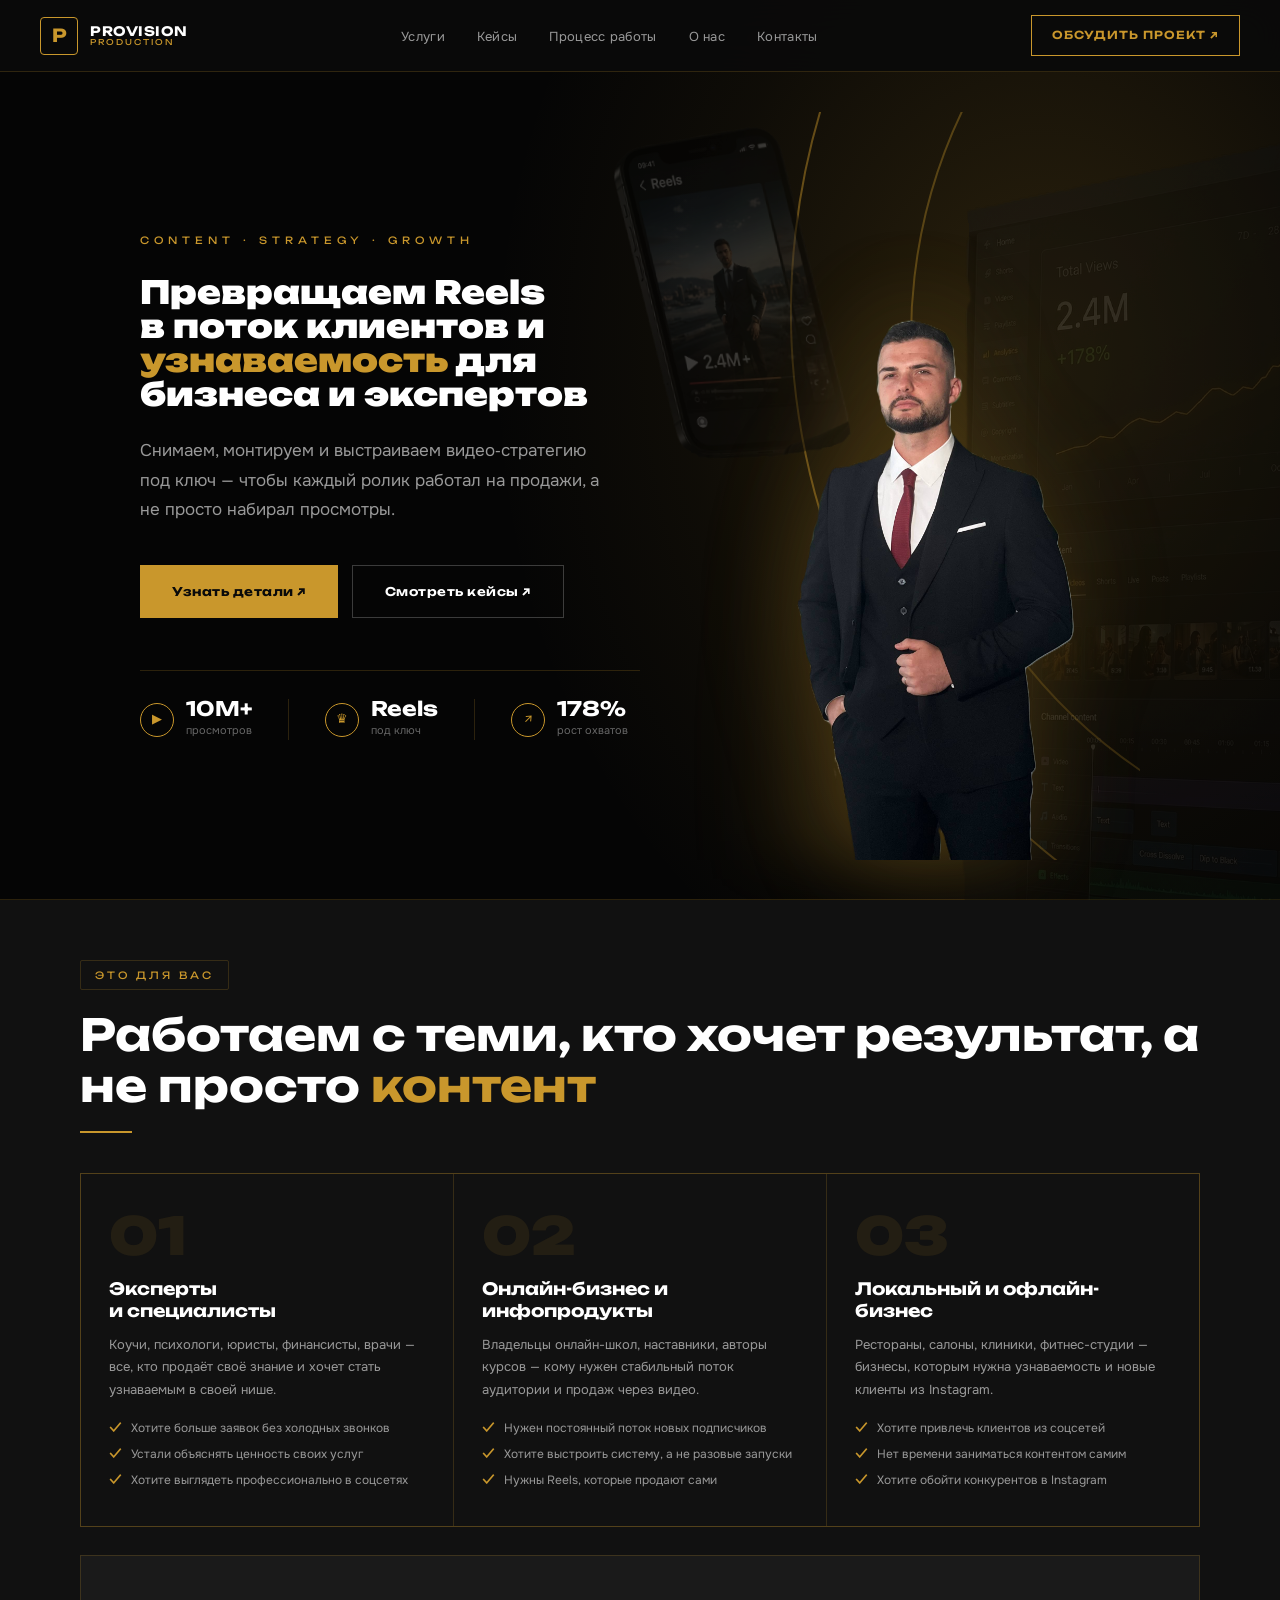
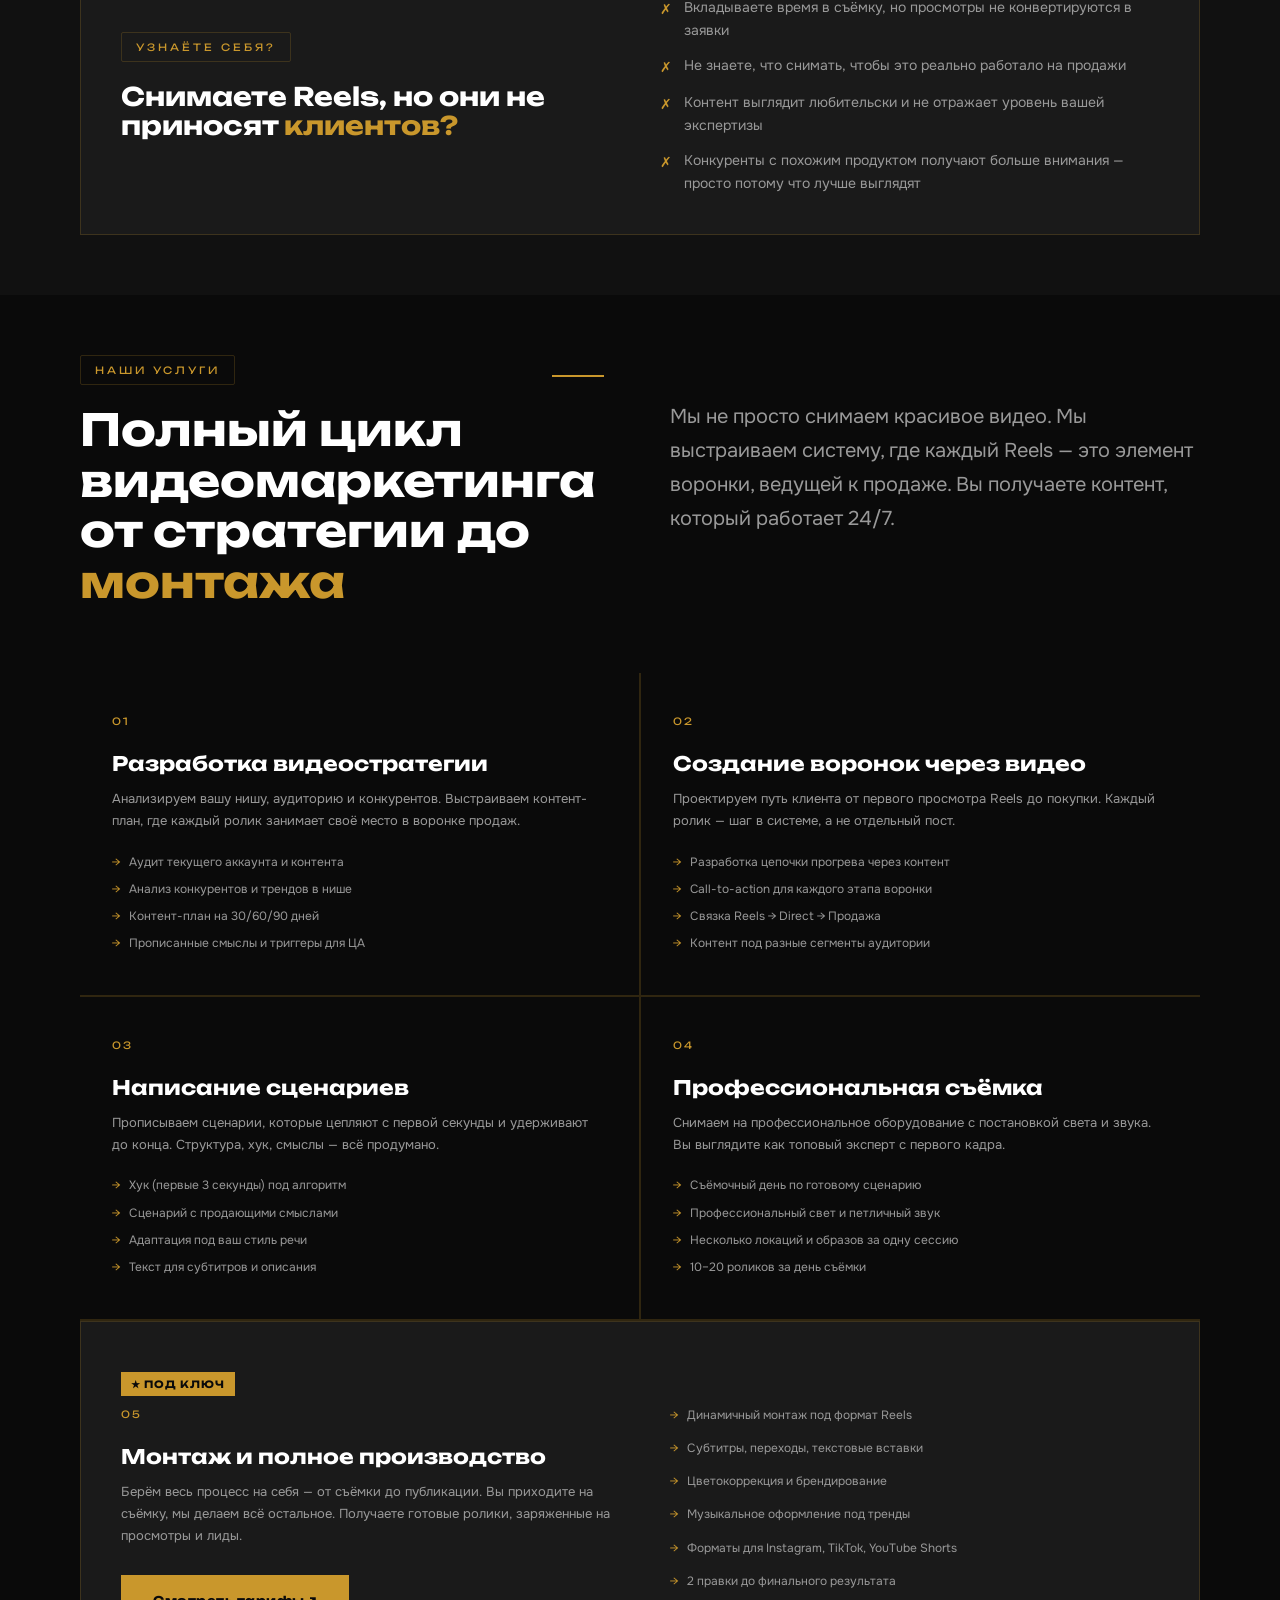
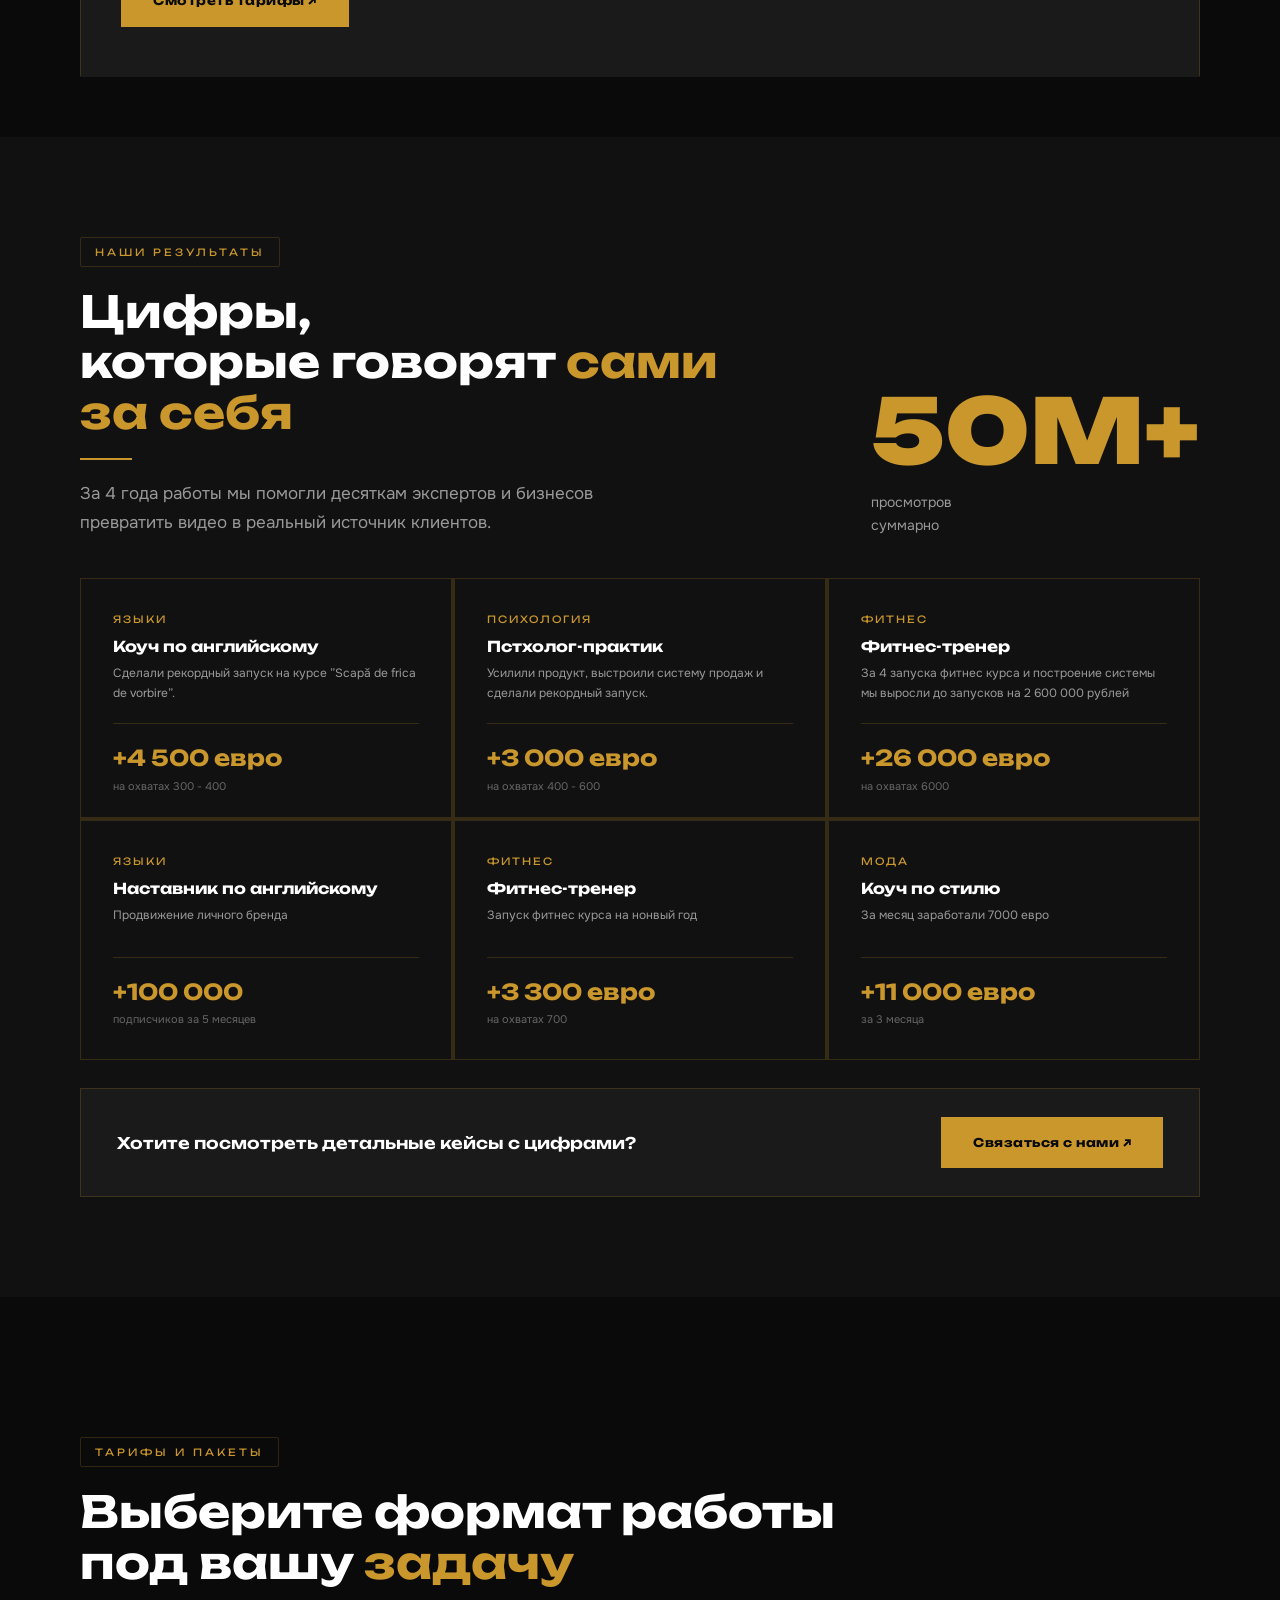
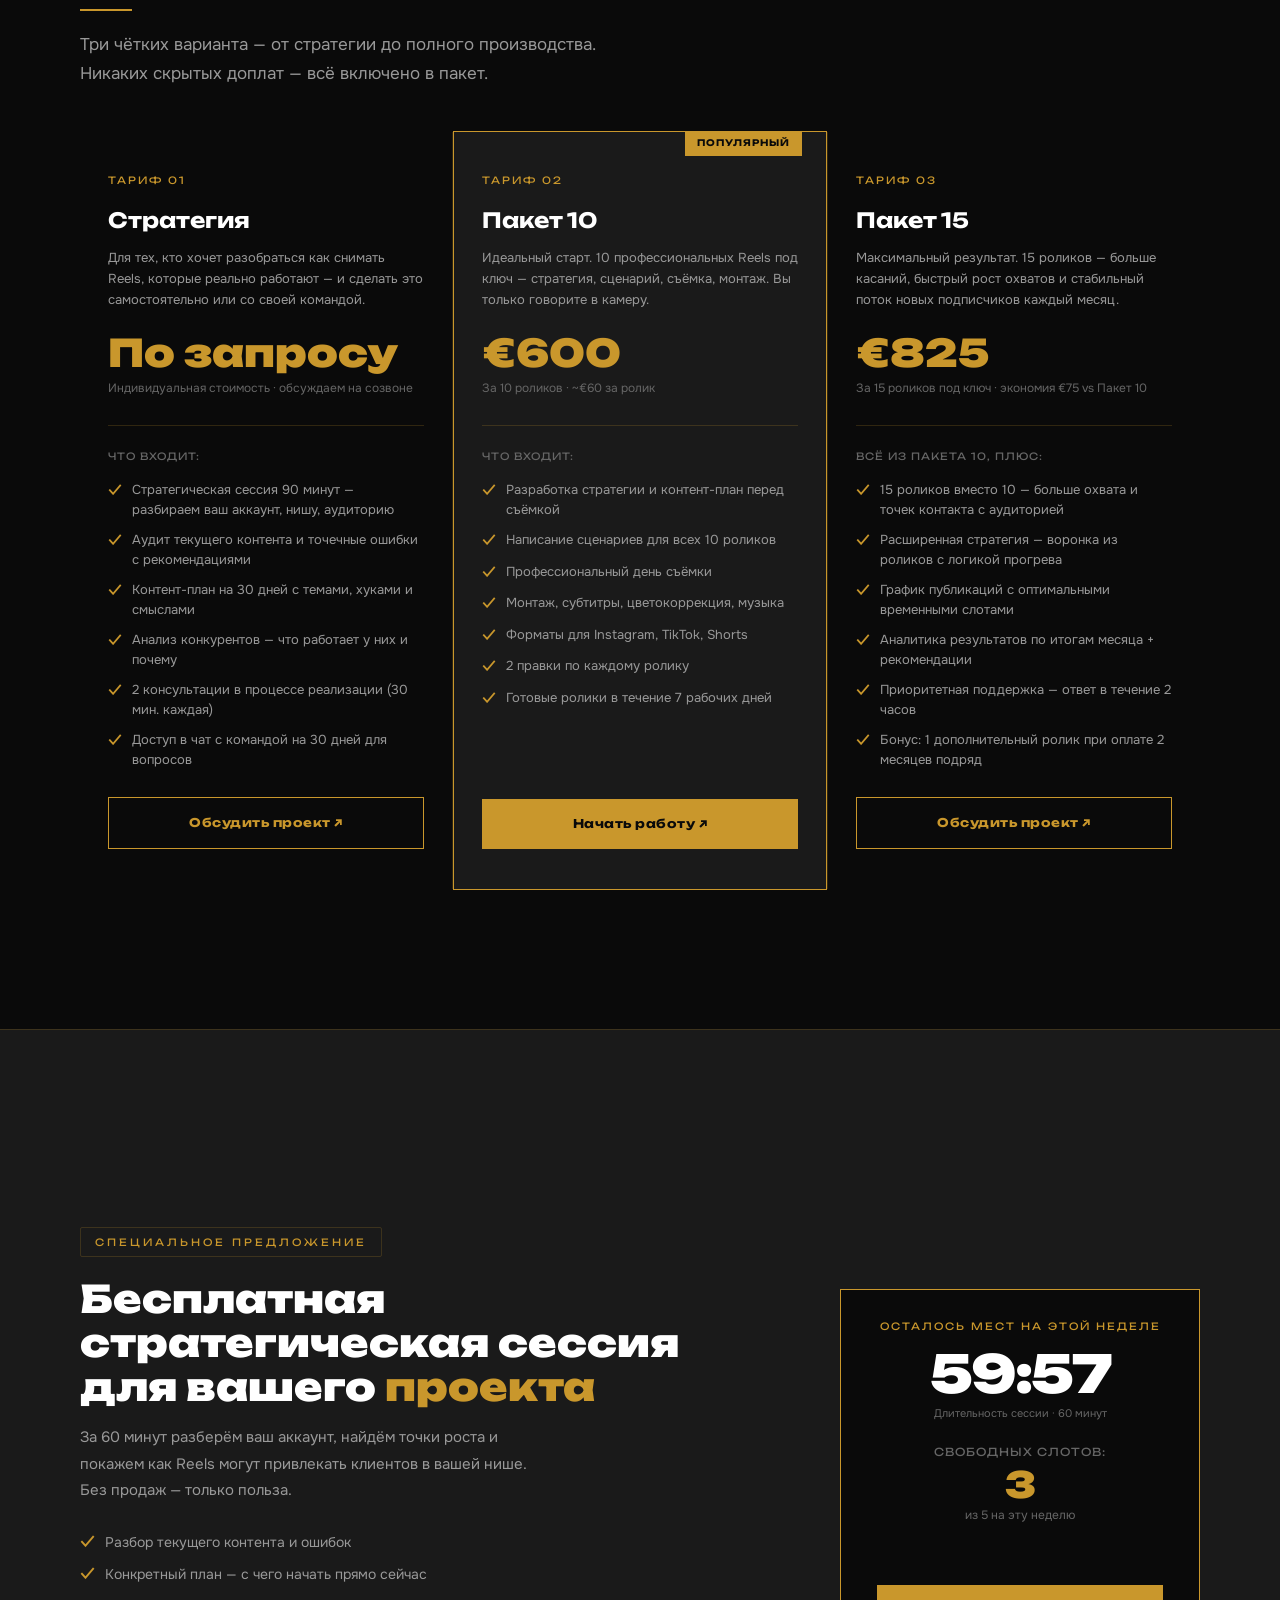
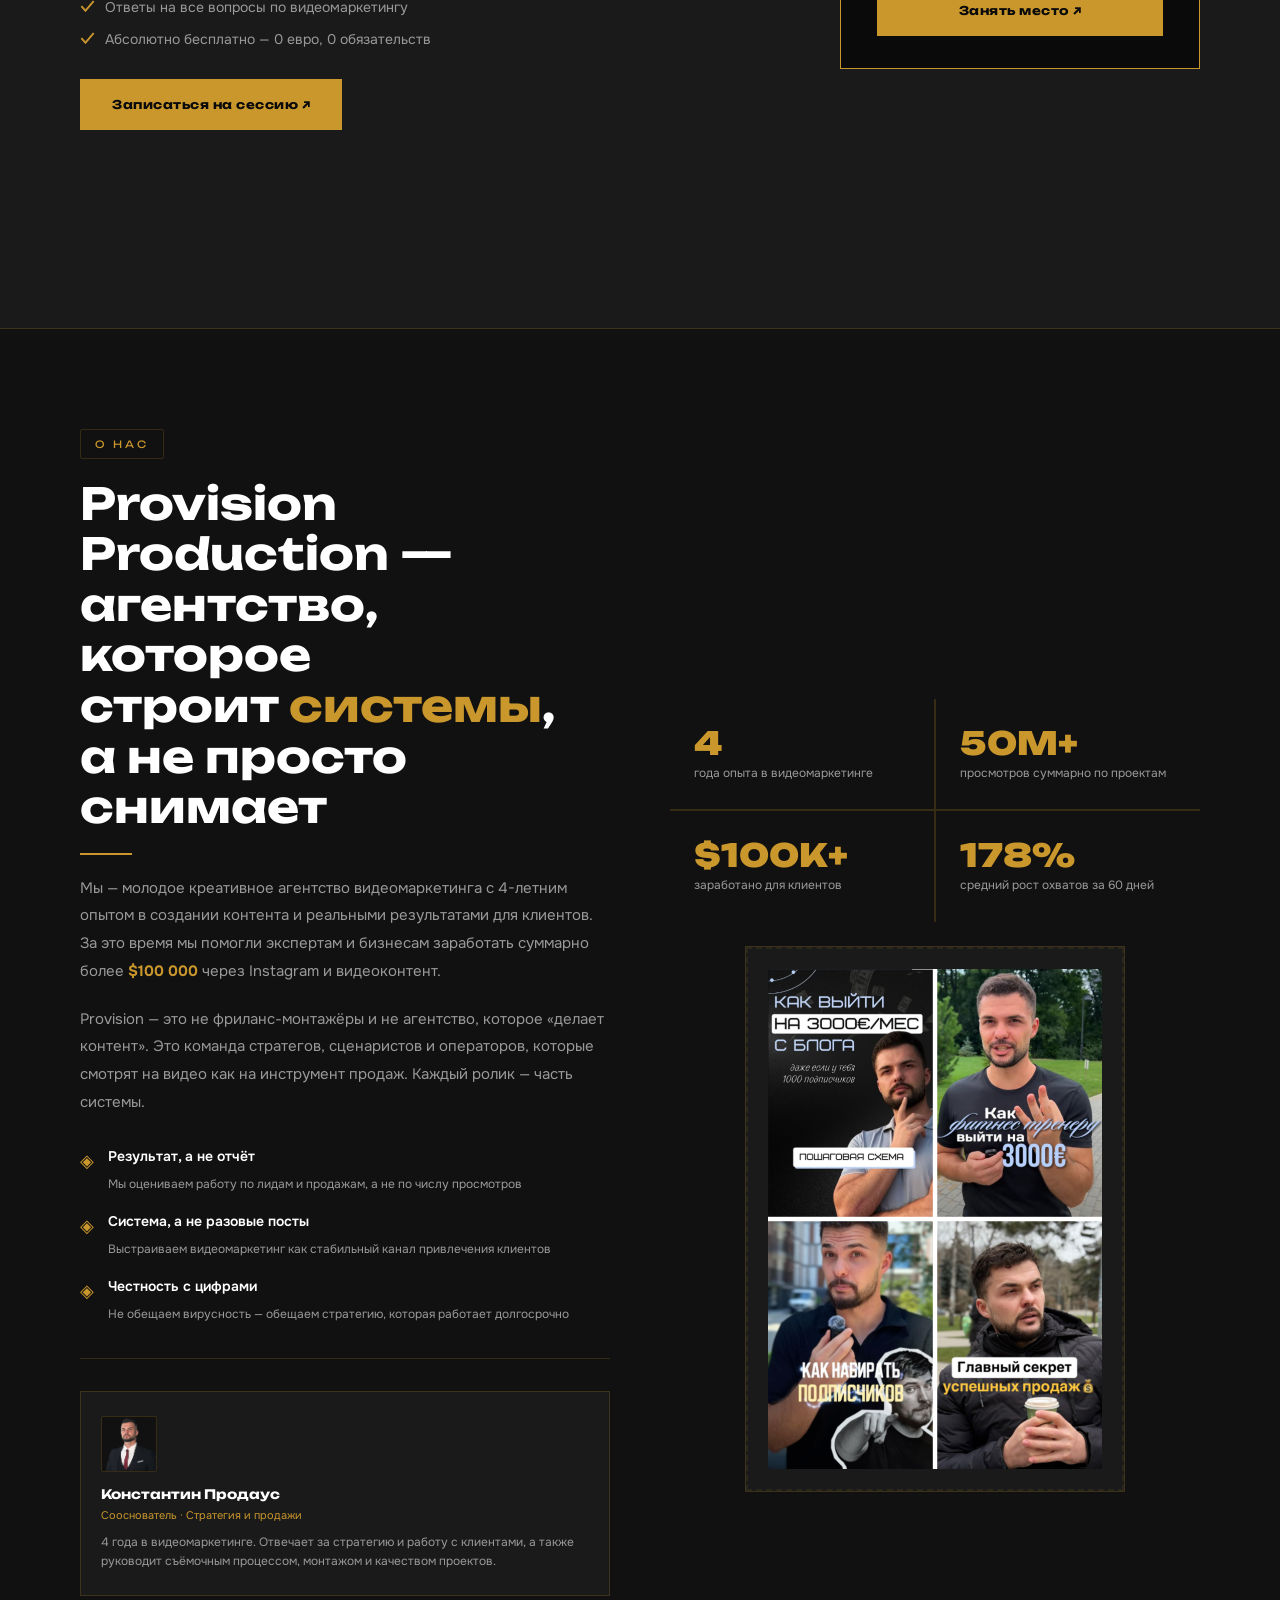
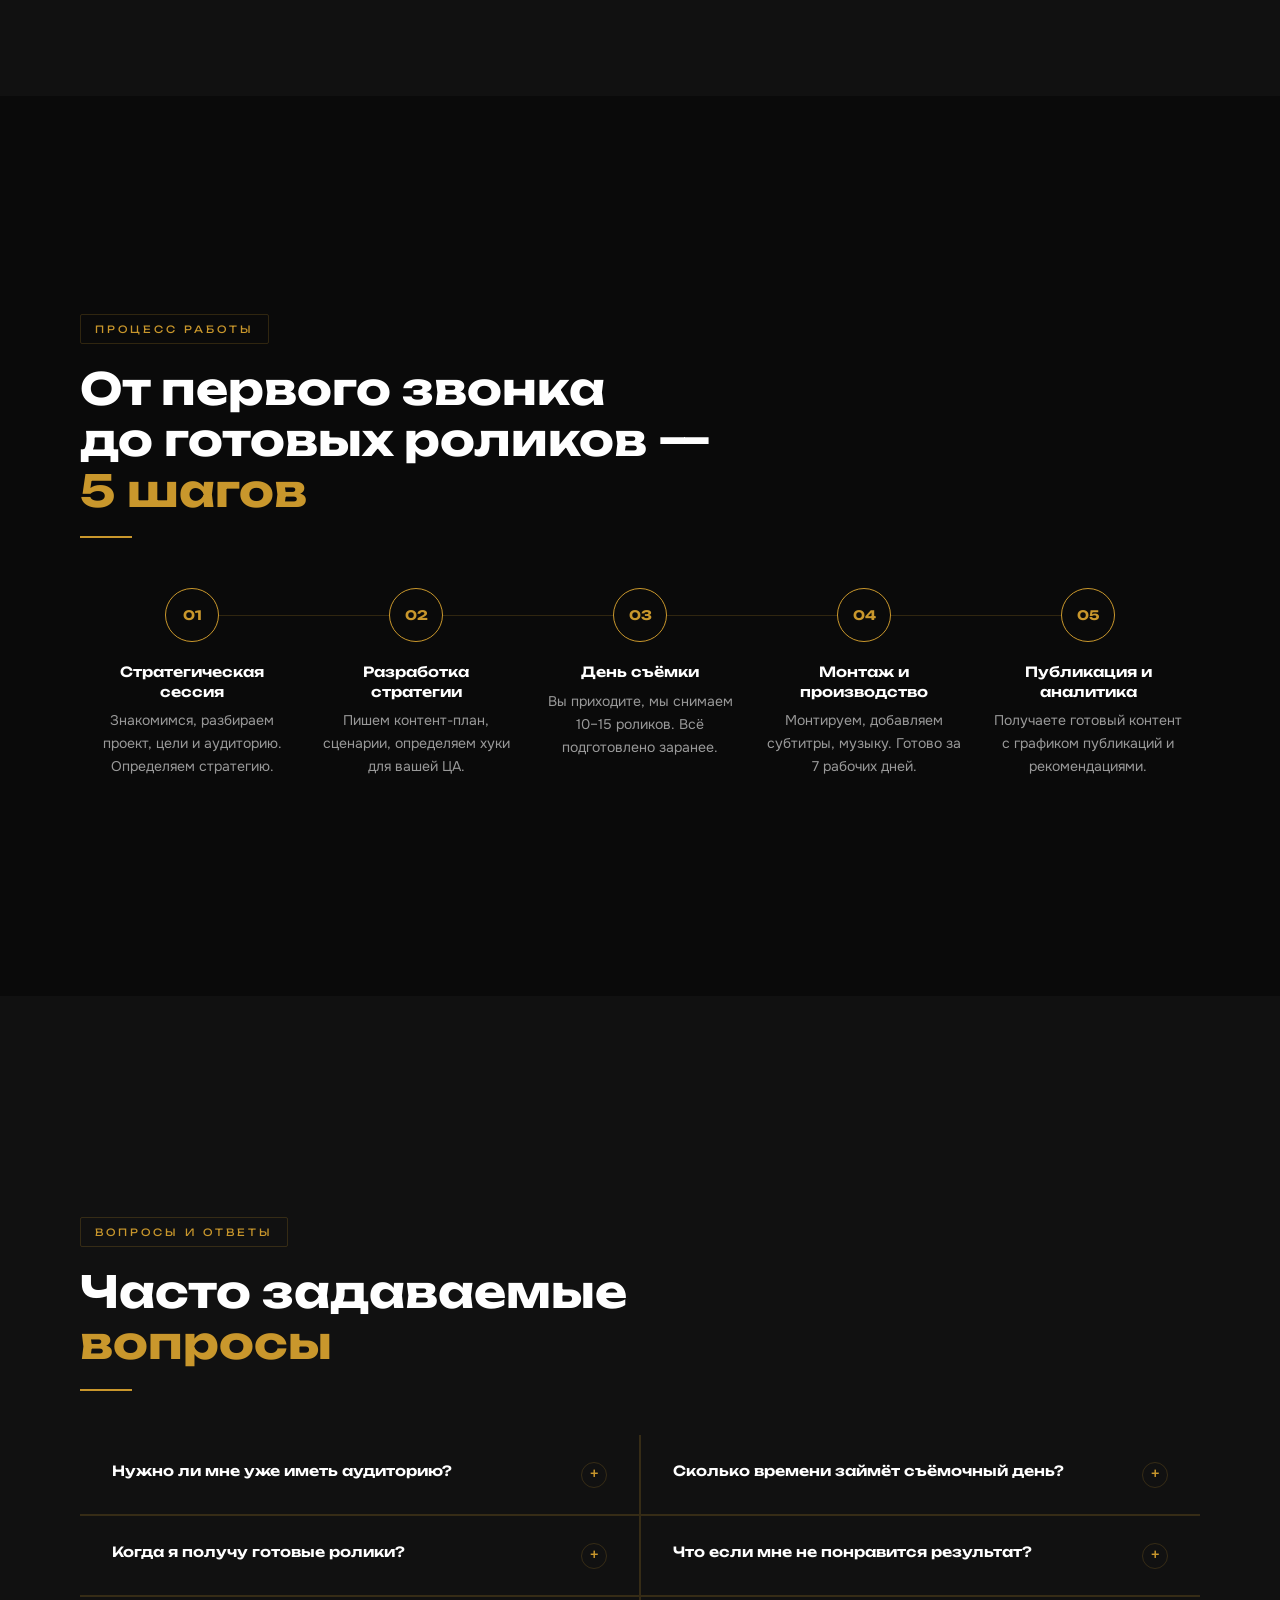
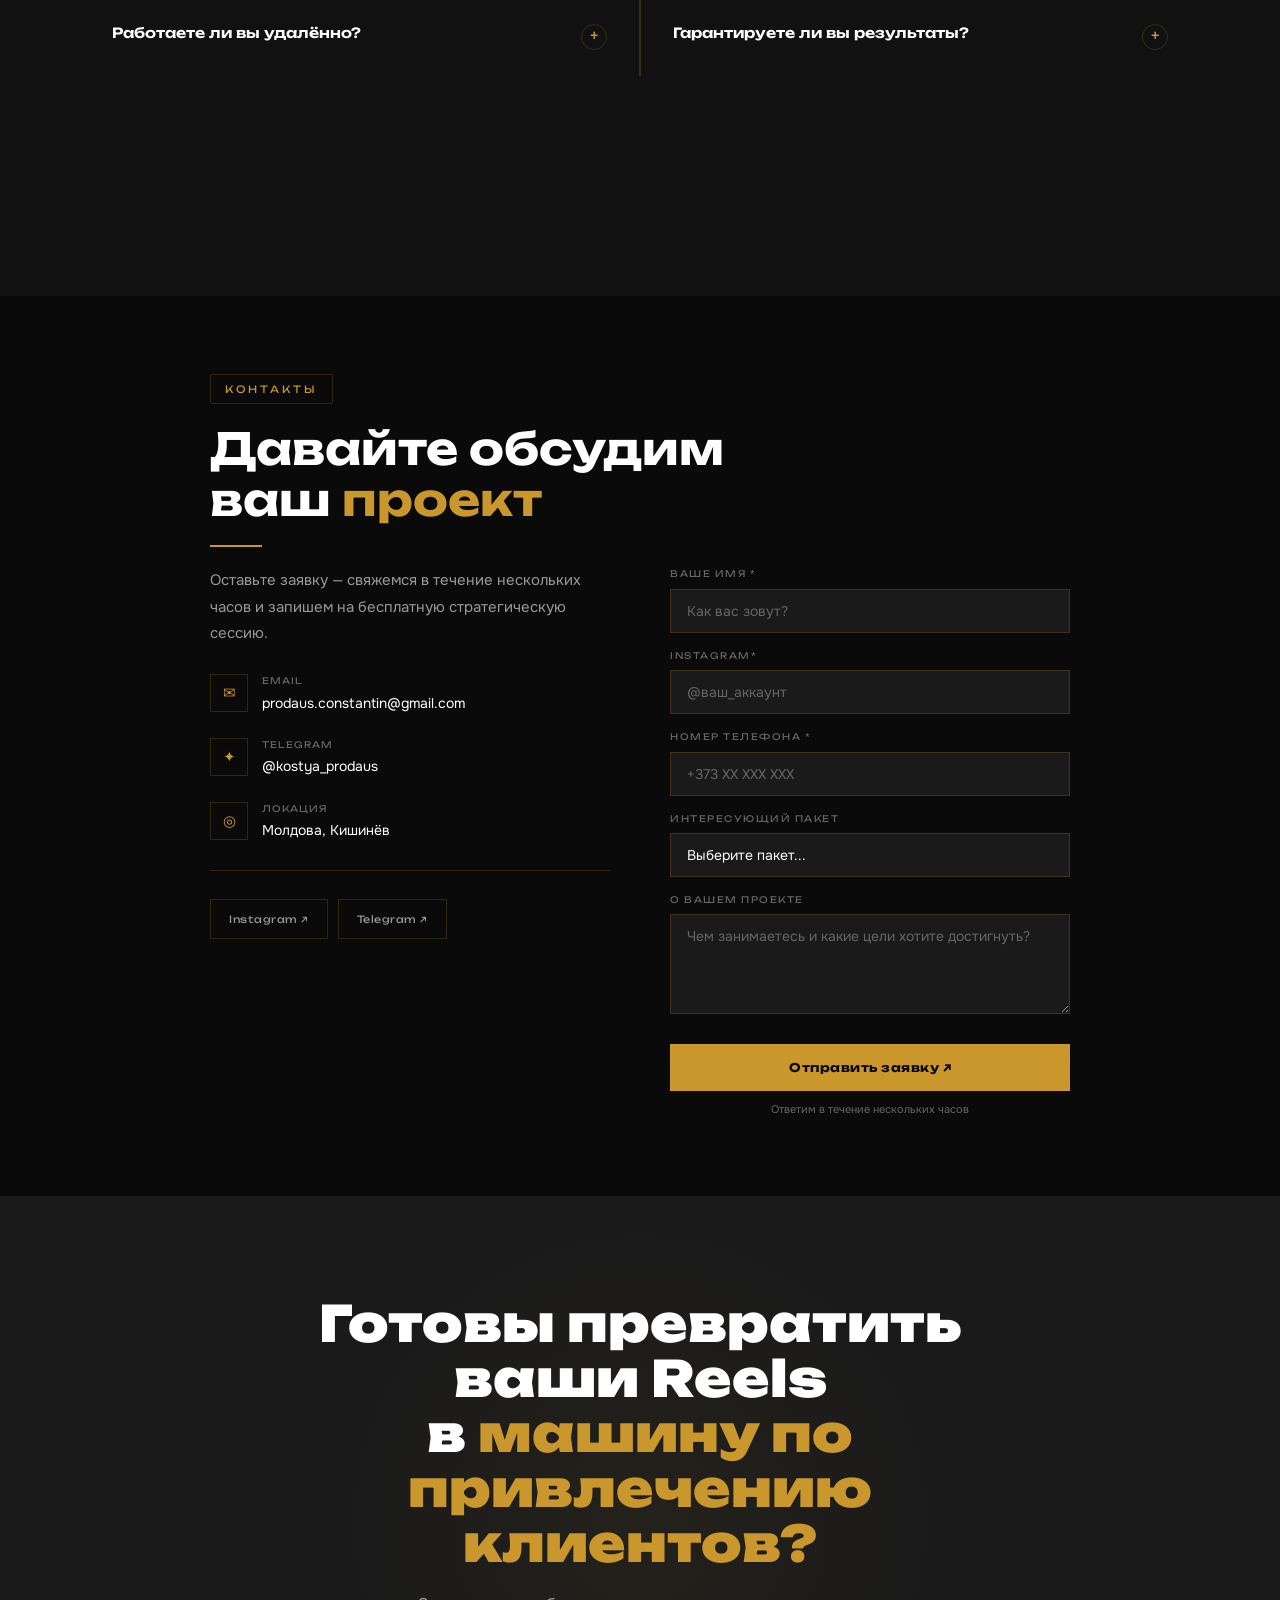
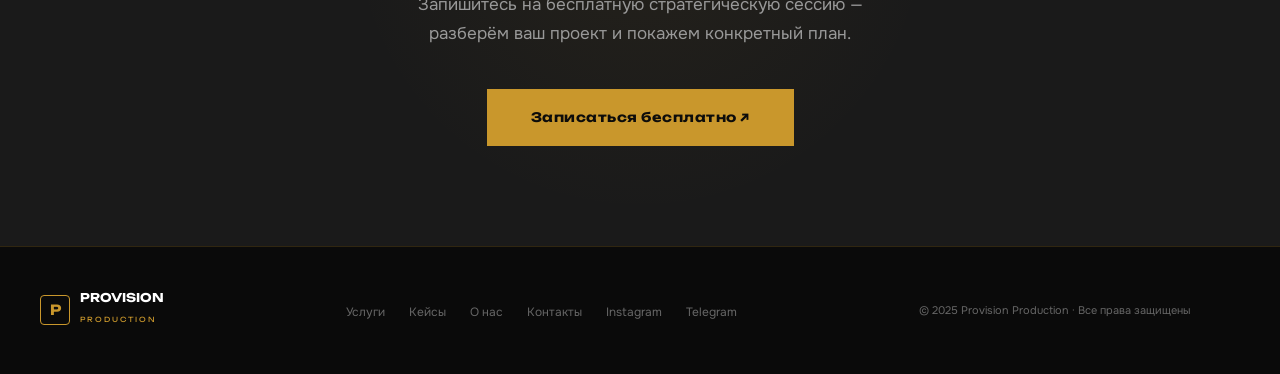
==== commit 7e5920c9: "Add responsive" ====
--- a/index.html
+++ b/index.html
@@ -44,7 +44,7 @@
   <a href="#contact" class="nav-cta">Обсудить проект ↗</a>
 </div>
 
-<!-- ===== HERO — полный экран ===== -->
+<!-- ===== HERO ===== -->
 <section class="hero" id="home">
   <div class="container">
     <div class="hero-inner">
@@ -68,21 +68,16 @@
         </div>
       </div>
       <div class="hero-visual">
-
-      <div class="hero-rings"></div>
-
-      <img src="images/phone1.png" alt="" class="hero-bg-image">
-          
-      <img src="images/chart.png" class="hero-chart" alt="">
-
-      <img src="images/founder.png" alt="Основатель" class="hero-founder-img">
-
-      </div>
-    </div>
-  </div>
-</section>
-
-<!-- ===== ДЛЯ КОГО — полный экран ===== -->
+        <div class="hero-rings"></div>
+        <img src="images/phone1.png" alt="" class="hero-bg-image">
+        <img src="images/chart.png" class="hero-chart" alt="">
+        <img src="images/founder.png" alt="Основатель" class="hero-founder-img">
+      </div>
+    </div>
+  </div>
+</section>
+
+<!-- ===== FOR WHOM ===== -->
 <section class="for-whom screen" id="forwho">
   <div class="container">
     <div class="tag">Это для вас</div>
@@ -123,7 +118,6 @@
     <div class="pain-block">
       <div>
         <div class="tag">Узнаёте себя?</div>
-        <!-- <div class="divider" style="margin:16px 0;"></div> -->
         <h3 class="section-title" style="font-size: 2vw;">Снимаете Reels, но они не приносят  <span class="gold">клиентов?</span></h2>
       </div>
       <div class="pain-list">
@@ -136,14 +130,13 @@
   </div>
 </section>
 
-<!-- ===== УСЛУГИ — полный экран ===== -->
+<!-- ===== SERVICES ===== -->
 <section class="services screen" id="services">
   <div class="container">
     <div class="svc-intro">
       <div>
         <div class="tag">Наши Услуги</div>
         <h2 class="section-title">Полный цикл видеомаркетинга от стратегии до <span class="gold">монтажа</span></h2>
-        <!-- <div class="divider"></div> -->
       </div>
       <div class="divider" style="position: absolute; right: 676.5px;"></div>
       <p class="section-sub" style="margin-top:45px; font-size: 20px;">Мы не просто снимаем красивое видео. Мы выстраиваем систему, где каждый Reels — это элемент воронки, ведущей к продаже. Вы получаете контент, который работает 24/7.</p>
@@ -216,7 +209,7 @@
   </div>
 </section>
 
-<!-- ===== КЕЙСЫ — авто высота (много карточек) ===== -->
+<!-- ===== CASES ===== -->
 <section class="cases screen-auto" id="cases">
   <div class="container">
     <div class="cases-header">
@@ -230,22 +223,21 @@
         <div class="cases-bignum">50M+</div>
         <p class="section-sub" style="font-size: 14px; margin-top: 15px;">просмотров <br>суммарно</p>
       </div>
-      
     </div>
     <div class="cases-grid">
       <div class="case-card">
         <div class="case-card-inner">
-            <div class="case-card-front">
-                <div>
-                    <div class="case-niche">Языки</div>
-                    <div class="case-name">Коуч по английскому</div>
-                    <div class="case-desc">Сделали рекордный запуск на курсе ”Scapă de frica de vorbire”.</div>
-                </div>
-                <div class="case-result">
-                    <div class="case-result-num">+4 500 евро</div>
-                    <div class="case-result-label">на охватах 300 - 400</div>
-                </div>
-            </div>
+          <div class="case-card-front">
+              <div>
+                <div class="case-niche">Языки</div>
+                <div class="case-name">Коуч по английскому</div>
+                <div class="case-desc">Сделали рекордный запуск на курсе ”Scapă de frica de vorbire”.</div>
+              </div>
+              <div class="case-result">
+                <div class="case-result-num">+4 500 евро</div>
+                <div class="case-result-label">на охватах 300 - 400</div>
+              </div>
+          </div>
             <div class="case-card-back">
               <img src="images/english1.jpg" alt="" class="case-preview" onclick="openImage(this.src)">
             </div>
@@ -254,15 +246,15 @@
       <div class="case-card">
         <div class="case-card-inner">
             <div class="case-card-front">
-                <div>
-                    <div class="case-niche">Психология</div>
-                    <div class="case-name">Пстхолог-практик</div>
-                    <div class="case-desc">Усилили продукт, выстроили систему продаж и сделали рекордный запуск.</div>
-                </div>
-                <div class="case-result">
-                    <div class="case-result-num">+3 000 евро</div>
-                    <div class="case-result-label">на охватах 400 - 600</div>
-                </div>
+              <div>
+                <div class="case-niche">Психология</div>
+                <div class="case-name">Пстхолог-практик</div>
+                <div class="case-desc">Усилили продукт, выстроили систему продаж и сделали рекордный запуск.</div>
+              </div>
+              <div class="case-result">
+                <div class="case-result-num">+3 000 евро</div>
+                <div class="case-result-label">на охватах 400 - 600</div>
+              </div>
             </div>
             <div class="case-card-back">
               <img src="images/psychology.jpg" alt="" class="case-preview" onclick="openImage(this.src)">
@@ -271,17 +263,17 @@
       </div>
       <div class="case-card">
         <div class="case-card-inner">
-            <div class="case-card-front">
-                <div>
-                    <div class="case-niche">Фитнес</div>
-                    <div class="case-name">Фитнес-тренер</div>
-                    <div class="case-desc">За 4 запуска фитнес курса и построение системы мы выросли до запусков на 2 600 000 рублей</div>
-                </div>
-                <div class="case-result">
-                    <div class="case-result-num">+26 000 евро</div>
-                    <div class="case-result-label">на охватах 6000</div>
-                </div>
-            </div>
+          <div class="case-card-front">
+            <div>
+              <div class="case-niche">Фитнес</div>
+              <div class="case-name">Фитнес-тренер</div>
+              <div class="case-desc">За 4 запуска фитнес курса и построение системы мы выросли до запусков на 2 600 000 рублей</div>
+            </div>
+            <div class="case-result">
+              <div class="case-result-num">+26 000 евро</div>
+              <div class="case-result-label">на охватах 6000</div>
+            </div>
+          </div>
             <div class="case-card-back">
               <img src="images/fitnes1.jpg" alt="" class="case-preview" onclick="openImage(this.src)">
             </div>
@@ -289,56 +281,56 @@
       </div>
       <div class="case-card">
         <div class="case-card-inner">
-            <div class="case-card-front">
-                <div>
-                    <div class="case-niche">Языки</div>
-                    <div class="case-name">Наставник по английскому</div>
-                    <div class="case-desc">Продвижение личного бренда</div>
-                </div>
-                <div class="case-result">
-                    <div class="case-result-num">+100 000</div>
-                    <div class="case-result-label">подписчиков за 5 месяцев</div>
-                </div>
-            </div>
-            <div class="case-card-back">
-              <img src="images/english2.jpg" alt="" class="case-preview" onclick="openImage(this.src)">
-            </div>
+          <div class="case-card-front">
+            <div>
+              <div class="case-niche">Языки</div>
+              <div class="case-name">Наставник по английскому</div>
+              <div class="case-desc">Продвижение личного бренда</div>
+            </div>
+            <div class="case-result">
+              <div class="case-result-num">+100 000</div>
+              <div class="case-result-label">подписчиков за 5 месяцев</div>
+            </div>
+          </div>
+          <div class="case-card-back">
+            <img src="images/english2.jpg" alt="" class="case-preview" onclick="openImage(this.src)">
+          </div>
         </div>
       </div>
       <div class="case-card">
         <div class="case-card-inner">
-            <div class="case-card-front">
-                <div>
-                    <div class="case-niche">Фитнес</div>
-                    <div class="case-name">Фитнес-тренер</div>
-                    <div class="case-desc">Запуск фитнес курса на нонвый год</div>
-                </div>
-                <div class="case-result">
-                    <div class="case-result-num">+3 300 евро</div>
-                    <div class="case-result-label">на охватах 700</div>
-                </div>
-            </div>
-            <div class="case-card-back">
-              <img src="images/fitnes2.jpg" alt="" class="case-preview" onclick="openImage(this.src)">
-            </div>
+          <div class="case-card-front">
+            <div>
+              <div class="case-niche">Фитнес</div>
+              <div class="case-name">Фитнес-тренер</div>
+              <div class="case-desc">Запуск фитнес курса на нонвый год</div>
+            </div>
+            <div class="case-result">
+              <div class="case-result-num">+3 300 евро</div>
+              <div class="case-result-label">на охватах 700</div>
+            </div>
+          </div>
+          <div class="case-card-back">
+            <img src="images/fitnes2.jpg" alt="" class="case-preview" onclick="openImage(this.src)">
+          </div>
         </div>
       </div>
       <div class="case-card">
         <div class="case-card-inner">
-            <div class="case-card-front">
-                <div>
-                    <div class="case-niche">Мода</div>
-                    <div class="case-name">Коуч по стилю</div>
-                    <div class="case-desc">За месяц заработали 7000 евро</div>
-                </div>
-                <div class="case-result">
-                    <div class="case-result-num">+11 000 евро</div>
-                    <div class="case-result-label">за 3 месяца</div>
-                </div>
-            </div>
-            <div class="case-card-back">
-              <img src="images/fashion.jpg" alt="" class="case-preview" onclick="openImage(this.src)">
-            </div>
+          <div class="case-card-front">
+            <div>
+              <div class="case-niche">Мода</div>
+              <div class="case-name">Коуч по стилю</div>
+              <div class="case-desc">За месяц заработали 7000 евро</div>
+            </div>
+            <div class="case-result">
+              <div class="case-result-num">+11 000 евро</div>
+              <div class="case-result-label">за 3 месяца</div>
+            </div>
+          </div>
+          <div class="case-card-back">
+            <img src="images/fashion.jpg" alt="" class="case-preview" onclick="openImage(this.src)">
+          </div>
         </div>
       </div>
     </div>
@@ -353,7 +345,7 @@
   </div>
 </section>
 
-<!-- ===== ТАРИФЫ — авто высота ===== -->
+<!-- ===== PRICING ===== -->
 <section class="pricing screen-auto" id="pricing">
   <div class="container">
     <div class="tag">Тарифы и пакеты</div>
@@ -421,7 +413,7 @@
   </div>
 </section>
 
-<!-- ===== СПЕЦПРЕДЛОЖЕНИЕ — полный экран ===== -->
+<!-- ===== SPECIAL OFFER ===== -->
 <section class="special screen" id="offer">
   <div class="container">
     <div class="special-inner">
@@ -450,7 +442,7 @@
   </div>
 </section>
 
-<!-- ===== О НАС — авто высота ===== -->
+<!-- ===== ABOUT ===== -->
 <section class="about screen-auto" id="about">
   <div class="container">
     <div class="about-grid">
@@ -495,7 +487,7 @@
   </div>
 </section>
 
-<!-- ===== ПРОЦЕСС — полный экран ===== -->
+<!-- ===== PROCESS ===== -->
 <section class="process screen" id="process">
   <div class="container">
     <div class="tag">Процесс работы</div>
@@ -511,24 +503,73 @@
   </div>
 </section>
 
-<!-- ===== FAQ — полный экран ===== -->
+<!-- ===== FAQ ===== -->
 <section class="faq screen" id="faq">
   <div class="container">
     <div class="tag">Вопросы и ответы</div>
     <h2 class="section-title">Часто задаваемые<br><span class="gold">вопросы</span></h2>
     <div class="divider"></div>
     <div class="faq-grid">
-      <div class="faq-item"><div class="faq-header"><div class="faq-q">Нужно ли мне уже иметь аудиторию?</div><div class="faq-toggle">+</div></div><div class="faq-body"><div class="faq-a">Нет. Мы работаем с аккаунтами с нуля. Reels — один из лучших инструментов для старта, потому что алгоритм активно продвигает короткое видео даже без базы подписчиков.</div></div></div>
-      <div class="faq-item"><div class="faq-header"><div class="faq-q">Сколько времени займёт съёмочный день?</div><div class="faq-toggle">+</div></div><div class="faq-body"><div class="faq-a">Обычно 4–6 часов. За это время снимаем 10–20 роликов. Всё организовываем мы — вам нужно только прийти и говорить в камеру по заранее подготовленным сценариям.</div></div></div>
-      <div class="faq-item"><div class="faq-header"><div class="faq-q">Когда я получу готовые ролики?</div><div class="faq-toggle">+</div></div><div class="faq-body"><div class="faq-a">В течение 7 рабочих дней после съёмки. Для пакета 15 — до 10 дней. Мы всегда заранее согласовываем дедлайн и соблюдаем его.</div></div></div>
-      <div class="faq-item"><div class="faq-header"><div class="faq-q">Что если мне не понравится результат?</div><div class="faq-toggle">+</div></div><div class="faq-body"><div class="faq-a">В каждый пакет включены 2 раунда правок. Мы работаем до тех пор, пока вы не будете довольны финальным результатом. Ваша обратная связь — наш приоритет.</div></div></div>
-      <div class="faq-item"><div class="faq-header"><div class="faq-q">Работаете ли вы удалённо?</div><div class="faq-toggle">+</div></div><div class="faq-body"><div class="faq-a">Зависит от пакета. Стратегия и монтаж — полностью удалённо. Для пакетов со съёмкой нужна встреча. Обсуждаем логистику индивидуально.</div></div></div>
-      <div class="faq-item"><div class="faq-header"><div class="faq-q">Гарантируете ли вы результаты?</div><div class="faq-toggle">+</div></div><div class="faq-body"><div class="faq-a">Мы гарантируем качество продакшна и стратегический подход. Конкретные результаты по охватам зависят от ниши, аудитории и регулярности публикаций. Но наша средняя статистика — рост охватов на 178% за 60 дней.</div></div></div>
-    </div>
-  </div>
-</section>
-
-<!-- ===== КОНТАКТЫ — полный экран ===== -->
+      <div class="faq-item">
+        <div class="faq-header">
+          <div class="faq-q">Нужно ли мне уже иметь аудиторию?</div>
+          <div class="faq-toggle">+</div>
+        </div>
+        <div class="faq-body">
+          <div class="faq-a">Нет. Мы работаем с аккаунтами с нуля. Reels — один из лучших инструментов для старта, потому что алгоритм активно продвигает короткое видео даже без базы подписчиков.</div>
+        </div>
+      </div>
+      <div class="faq-item">
+        <div class="faq-header">
+          <div class="faq-q">Сколько времени займёт съёмочный день?</div>
+          <div class="faq-toggle">+</div>
+        </div>
+        <div class="faq-body">
+          <div class="faq-a">Обычно 4–6 часов. За это время снимаем 10–20 роликов. Всё организовываем мы — вам нужно только прийти и говорить в камеру по заранее подготовленным сценариям.</div>
+        </div>
+      </div>
+      <div class="faq-item">
+        <div class="faq-header">
+          <div class="faq-q">Когда я получу готовые ролики?</div>
+          <div class="faq-toggle">+</div>
+        </div>
+        <div class="faq-body">
+          <div class="faq-a">В течение 7 рабочих дней после съёмки. Для пакета 15 — до 10 дней. Мы всегда заранее согласовываем дедлайн и соблюдаем его.</div>
+        </div>
+      </div>
+      <div class="faq-item">
+        <div class="faq-header">
+          <div class="faq-q">Что если мне не понравится результат?</div>
+          <div class="faq-toggle">+</div>
+        </div>
+        <div class="faq-body">
+          <div class="faq-a">В каждый пакет включены 2 раунда правок. Мы работаем до тех пор, пока вы не будете довольны финальным результатом. Ваша обратная связь — наш приоритет.</div>
+        </div>
+      </div>
+      <div class="faq-item">
+        <div class="faq-header">
+          <div class="faq-q">Работаете ли вы удалённо?</div>
+          <div class="faq-toggle">+</div>
+        </div>
+        <div class="faq-body">
+          <div class="faq-a">Зависит от пакета. Стратегия и монтаж — полностью удалённо. Для пакетов со съёмкой нужна встреча. Обсуждаем логистику индивидуально.</div>
+        </div>
+      </div>
+      <div class="faq-item">
+        <div class="faq-header">
+          <div class="faq-q">Гарантируете ли вы результаты?</div>
+          <div class="faq-toggle">+</div>
+        </div>
+        <div class="faq-body">
+          <div class="faq-a">Мы гарантируем качество продакшна и стратегический подход. Конкретные результаты по охватам зависят от ниши, аудитории и регулярности публикаций. Но наша средняя статистика — рост охватов на 178% за 60 дней.</div>
+        </div>
+      </div>
+    </div>
+  </div>
+  </div>
+</section>
+
+<!-- ===== CONTACT ===== -->
 <section class="contact screen" id="contact">
   <div class="container">
     <div class="tag">Контакты</div>
@@ -589,7 +630,7 @@
   </div>
 </section>
 
-<!-- ===== ФИНАЛЬНЫЙ CTA ===== -->
+<!-- ===== FOOTER CTA ===== -->
 <div class="footer-cta">
   <h2 class="footer-cta-title">Готовы превратить ваши Reels<br>в <span class="gold">машину по привлечению клиентов?</span></h2>
   <p class="footer-cta-sub">Запишитесь на бесплатную стратегическую сессию — разберём ваш проект и покажем конкретный план.</p>
--- a/css/layout.css
+++ b/css/layout.css
@@ -1,14 +1,12 @@
-/* ============================================================
-   LAYOUT.CSS — навигация, hero и все секции сайта
-   ============================================================ */
-
-/* ========== NAVIGATION ========== */
+/* ========== NAV ========== */
 nav {
   position: fixed;
-  top: 0; left: 0; right: 0;
+  top: 0;
+  left: 0;
+  right: 0;
   z-index: 999;
   height: var(--nav-h);
-  background: rgba(10,10,10,0.92);
+  background: rgba(10, 10, 10, 0.92);
   backdrop-filter: blur(18px);
   -webkit-backdrop-filter: blur(18px);
   border-bottom: 1px solid var(--border);
@@ -18,49 +16,110 @@
   justify-content: space-between;
 }
 
-.nav-logo { display: flex; align-items: center; gap: 12px; }
+.nav-logo {
+  display: flex;
+  align-items: center;
+  gap: 12px;
+}
 .nav-logo-icon {
-  width: 38px; height: 38px;
+  width: 38px;
+  height: 38px;
   border: 1.5px solid var(--gold);
   border-radius: 4px;
-  display: flex; align-items: center; justify-content: center;
+  display: flex;
+  align-items: center;
+  justify-content: center;
 }
 .nav-logo-icon::before {
-  content: 'P';
-  font-family: 'Unbounded', sans-serif;
-  font-weight: 700; font-size: 18px;
-  color: var(--gold);
-}
-.nav-logo-text { display: flex; flex-direction: column; line-height: 1.1; }
-.nav-logo-text strong { font-family:'Unbounded',sans-serif; font-size:13px; font-weight:700; letter-spacing:.5px; }
-.nav-logo-text span   { font-family:'Unbounded',sans-serif; font-size:8px;  font-weight:400; color:var(--gold); letter-spacing:2px; text-transform:uppercase; }
-
-.nav-links { display: flex; gap: 32px; }
-.nav-links a { font-size:13px; color:var(--gray-light); letter-spacing:.3px; transition:color .2s; }
-.nav-links a:hover { color: var(--white); }
+  content: "P";
+  font-family: "Unbounded", sans-serif;
+  font-weight: 700;
+  font-size: 18px;
+  color: var(--gold);
+}
+.nav-logo-text {
+  display: flex;
+  flex-direction: column;
+  line-height: 1.1;
+}
+.nav-logo-text strong {
+  font-family: "Unbounded", sans-serif;
+  font-size: 13px;
+  font-weight: 700;
+  letter-spacing: 0.5px;
+}
+.nav-logo-text span {
+  font-family: "Unbounded", sans-serif;
+  font-size: 8px;
+  font-weight: 400;
+  color: var(--gold);
+  letter-spacing: 2px;
+  text-transform: uppercase;
+}
+
+.nav-links {
+  display: flex;
+  gap: 32px;
+}
+.nav-links a {
+  font-size: 13px;
+  color: var(--gray-light);
+  letter-spacing: 0.3px;
+  transition: color 0.2s;
+}
+.nav-links a:hover {
+  color: var(--white);
+}
 
 .nav-cta {
   border: 1px solid var(--gold);
   color: var(--gold);
-  font-family:'Unbounded',sans-serif;
-  font-size:11px; font-weight:600; letter-spacing:1px;
+  font-family: "Unbounded", sans-serif;
+  font-size: 11px;
+  font-weight: 600;
+  letter-spacing: 1px;
   padding: 11px 20px;
   text-transform: uppercase;
-  transition: background .2s, color .2s;
+  transition:
+    background 0.2s,
+    color 0.2s;
   white-space: nowrap;
 }
-.nav-cta:hover { background: var(--gold); color: var(--black); }
-
-.nav-burger { display:none; flex-direction:column; gap:5px; cursor:pointer; padding:4px; }
-.nav-burger span { display:block; width:24px; height:2px; background:var(--white); transition:all .3s; }
-.nav-burger.open span:nth-child(1) { transform: rotate(45deg) translate(5px,5px); }
-.nav-burger.open span:nth-child(2) { opacity: 0; }
-.nav-burger.open span:nth-child(3) { transform: rotate(-45deg) translate(5px,-5px); }
+.nav-cta:hover {
+  background: var(--gold);
+  color: var(--black);
+}
+
+.nav-burger {
+  display: none;
+  flex-direction: column;
+  gap: 5px;
+  cursor: pointer;
+  padding: 4px;
+}
+.nav-burger span {
+  display: block;
+  width: 24px;
+  height: 2px;
+  background: var(--white);
+  transition: all 0.3s;
+}
+.nav-burger.open span:nth-child(1) {
+  transform: rotate(45deg) translate(5px, 5px);
+}
+.nav-burger.open span:nth-child(2) {
+  opacity: 0;
+}
+.nav-burger.open span:nth-child(3) {
+  transform: rotate(-45deg) translate(5px, -5px);
+}
 
 .nav-mobile {
   display: none;
   position: fixed;
-  top: var(--nav-h); left: 0; right: 0;
+  top: var(--nav-h);
+  left: 0;
+  right: 0;
   background: var(--dark);
   border-bottom: 1px solid var(--border);
   padding: 20px 32px 28px;
@@ -68,13 +127,30 @@
   flex-direction: column;
   gap: 0;
 }
-.nav-mobile.open { display: flex; }
-.nav-mobile a { font-size:15px; color:var(--gray-light); padding:13px 0; border-bottom:1px solid var(--border); transition:color .2s; }
-.nav-mobile a:last-child { border-bottom:none; }
-.nav-mobile a:hover { color: var(--white); }
-.nav-mobile .nav-cta { margin-top:14px; text-align:center; display:block; padding:15px; }
-
-/* ========== HERO — full screen, 2-col ========== */
+.nav-mobile.open {
+  display: flex;
+}
+.nav-mobile a {
+  font-size: 15px;
+  color: var(--gray-light);
+  padding: 13px 0;
+  border-bottom: 1px solid var(--border);
+  transition: color 0.2s;
+}
+.nav-mobile a:last-child {
+  border-bottom: none;
+}
+.nav-mobile a:hover {
+  color: var(--white);
+}
+.nav-mobile .nav-cta {
+  margin-top: 14px;
+  text-align: center;
+  display: block;
+  padding: 15px;
+}
+
+/* ========== HERO ========== */
 .hero {
   height: 100vh;
   min-height: 100vh;
@@ -85,28 +161,34 @@
   display: flex;
   align-items: center;
 }
-/* gold glow top-right */
 .hero::before {
-  content: '';
+  content: "";
   position: absolute;
-  top: -100px; right: 0;
-  width: 62%;  height: 130%;
-  background: radial-gradient(ellipse at 70% 40%,
-    rgba(201,151,44,.2) 0%,
-    rgba(201,151,44,.05) 45%,
-    transparent 70%);
+  top: -100px;
+  right: 0;
+  width: 62%;
+  height: 130%;
+  background: radial-gradient(
+    ellipse at 70% 40%,
+    rgba(201, 151, 44, 0.2) 0%,
+    rgba(201, 151, 44, 0.05) 45%,
+    transparent 70%
+  );
   pointer-events: none;
 }
 .hero::after {
-  content: '';
+  content: "";
   position: absolute;
-  bottom: 0; left:0; right:0;
+  bottom: 0;
+  left: 0;
+  right: 0;
   height: 1px;
   background: var(--border);
 }
 
 .hero-inner {
-  position: relative; z-index: 1;
+  position: relative;
+  z-index: 1;
   width: 100%;
   display: grid;
   grid-template-columns: 1fr 1fr;
@@ -115,208 +197,341 @@
   padding: 40px 0;
 }
 
-.hero-content { max-width: 620px; }
+.hero-content {
+  max-width: 620px;
+}
 
 .hero-eyebrow {
-  font-family: 'Unbounded', sans-serif;
-  font-size: 10px; letter-spacing: 5px;
-  color: var(--gold); text-transform: uppercase;
+  font-family: "Unbounded", sans-serif;
+  font-size: 10px;
+  letter-spacing: 5px;
+  color: var(--gold);
+  text-transform: uppercase;
   margin-bottom: 28px;
-  opacity: 0; animation: fadeUp .6s ease .1s forwards;
+  opacity: 0;
+  animation: fadeUp 0.6s ease 0.1s forwards;
 }
 .hero-title {
-  font-family: 'Unbounded', sans-serif;
+  font-family: "Unbounded", sans-serif;
   font-size: clamp(32px, 2.5vw, 66px);
-  font-weight: 900; line-height: 1.06;
+  font-weight: 900;
+  line-height: 1.06;
   margin-bottom: 24px;
-  opacity: 0; animation: fadeUp .6s ease .25s forwards;
-}
-.hero-title em { font-style: normal; color: var(--gold); }
+  opacity: 0;
+  animation: fadeUp 0.6s ease 0.25s forwards;
+}
+.hero-title em {
+  font-style: normal;
+  color: var(--gold);
+}
 .hero-sub {
-  font-size: clamp(14px,1.4vw,17px);
-  color: var(--gray-light); max-width: 480px; line-height: 1.75;
+  font-size: clamp(14px, 1.4vw, 17px);
+  color: var(--gray-light);
+  max-width: 480px;
+  line-height: 1.75;
   margin-bottom: 40px;
-  opacity: 0; animation: fadeUp .6s ease .4s forwards;
+  opacity: 0;
+  animation: fadeUp 0.6s ease 0.4s forwards;
 }
 .hero-btns {
-  display: flex; gap: 14px; flex-wrap: wrap;
+  display: flex;
+  gap: 14px;
+  flex-wrap: wrap;
   margin-bottom: 52px;
-  opacity: 0; animation: fadeUp .6s ease .55s forwards;
+  opacity: 0;
+  animation: fadeUp 0.6s ease 0.55s forwards;
 }
 .hero-stats {
   display: flex;
   border-top: 1px solid var(--border);
   padding-top: 28px;
-  opacity: 0; animation: fadeUp .6s ease .7s forwards;
+  opacity: 0;
+  animation: fadeUp 0.6s ease 0.7s forwards;
 }
 .hero-stat {
-  display: flex; align-items: center; gap: 12px;
-  padding-right: 36px; margin-right: 36px;
+  display: flex;
+  align-items: center;
+  gap: 12px;
+  padding-right: 36px;
+  margin-right: 36px;
   border-right: 1px solid var(--border);
 }
-.hero-stat:last-child { border-right:none; padding-right:0; margin-right:0; }
+.hero-stat:last-child {
+  border-right: none;
+  padding-right: 0;
+  margin-right: 0;
+}
 .stat-icon {
-  width:34px; height:34px;
-  border:1px solid var(--gold); border-radius:50%;
-  display:flex; align-items:center; justify-content:center;
-  color:var(--gold); font-size:13px; flex-shrink:0;
-}
-.stat-num { font-family:'Unbounded',sans-serif; font-size:20px; font-weight:700; line-height:1; }
-.stat-label { font-size:11px; color:var(--gray); margin-top:3px; }
+  width: 34px;
+  height: 34px;
+  border: 1px solid var(--gold);
+  border-radius: 50%;
+  display: flex;
+  align-items: center;
+  justify-content: center;
+  color: var(--gold);
+  font-size: 13px;
+  flex-shrink: 0;
+}
+.stat-num {
+  font-family: "Unbounded", sans-serif;
+  font-size: 20px;
+  font-weight: 700;
+  line-height: 1;
+}
+.stat-label {
+  font-size: 11px;
+  color: var(--gray);
+  margin-top: 3px;
+}
 
 /* Hero photo col */
-/* Add***************/
 .hero-visual {
-    position: relative;
-    display: flex;
-    justify-content: center;
-    align-items: flex-end;
-    height: 100%;
-    align-self: stretch;
-}
-
-/* glow mare din spate */
+  position: relative;
+  display: flex;
+  justify-content: center;
+  align-items: flex-end;
+  height: 100%;
+  align-self: stretch;
+}
 .hero-visual::before {
-  content:'';
-  position:absolute; bottom:0; right:5%;
-  width:80%; height:85%;
-  background: radial-gradient(ellipse at 50% 85%,
-    rgba(201,151,44,.28) 0%,
-    rgba(201,151,44,.07) 45%,
-    transparent 68%);
-  filter:blur(28px); z-index:1;
+  content: "";
+  position: absolute;
+  bottom: 0;
+  right: 5%;
+  width: 80%;
+  height: 85%;
+  background: radial-gradient(
+    ellipse at 50% 85%,
+    rgba(201, 151, 44, 0.28) 0%,
+    rgba(201, 151, 44, 0.07) 45%,
+    transparent 68%
+  );
+  filter: blur(28px);
+  z-index: 1;
 }
 .hero-founder-img {
-  position: relative; z-index: 3;
-  width: 100%; max-width: 500px;
-  height: 100%; object-fit: contain; object-position: bottom center;
+  position: relative;
+  z-index: 3;
+  width: 100%;
+  max-width: 500px;
+  height: 100%;
+  object-fit: contain;
+  object-position: bottom center;
   margin-left: auto;
-  filter: drop-shadow(0 0 50px rgba(201,151,44,.18));
-  opacity: 0; animation: fadeIn 1s ease .5s forwards;
-}
-.hero-rings{
-    position:absolute;
-    inset:0;
-    overflow:hidden;
-    z-index:0;
+  filter: drop-shadow(0 0 50px rgba(201, 151, 44, 0.18));
+  opacity: 0;
+  animation: fadeIn 1s ease 0.5s forwards;
+}
+.hero-rings {
+  position: absolute;
+  inset: 0;
+  overflow: hidden;
+  z-index: 0;
 }
 
 .hero-rings::before,
 .hero-rings::after {
-    content: "";
-    position: absolute;
-    border: 2px solid rgba(201,151,44,.35);
-    border-radius: 50%;
-}
-.hero-rings::before{
-    content:"";
-
-    position:absolute;
-
-    width:1400px;
-    height:1400px;
-
-    right:-1050px;
-    top:-500px;
-
-    border:2px solid rgba(201,151,44,.45);
-    border-radius:50%;
-
-    transform:rotate(-15deg);
-}
-.hero-rings::after{
-    content:"";
-
-    position:absolute;
-
-    width:1050px;
-    height:1050px;
-
-    right:-820px;
-    top:-300px;
-
-    border:2px solid rgba(201,151,44,.35);
-    border-radius:50%;
-
-    transform:rotate(-15deg);
-}
-.hero-bg-image{
-  position:absolute;
-  right:300px;
-  top:-30px;
-
-  width:280px;
-
-  opacity:.55;
-
-  filter:
-    brightness(.35)
-    saturate(.8)
-    blur(.3px);
-
-  transform:
-    rotate(-5deg)
-    perspective(1000px)
-    rotateY(-20deg);
-
-  z-index:1;
-}
-.hero-chart{
-    position:absolute;
-
-    right:-250px;
-    top: -25px;
-
-    width:500px;
-
-    opacity:.35;
-
-    filter:brightness(.4);
-
-    z-index:1;
-}
-
-@keyframes fadeUp { from{opacity:0;transform:translateY(22px)} to{opacity:1;transform:translateY(0)} }
-@keyframes fadeIn { from{opacity:0} to{opacity:1} }
+  content: "";
+  position: absolute;
+  border: 2px solid rgba(201, 151, 44, 0.35);
+  border-radius: 50%;
+}
+.hero-rings::before {
+  content: "";
+  position: absolute;
+  width: 1400px;
+  height: 1400px;
+  right: -1050px;
+  top: -500px;
+  border: 2px solid rgba(201, 151, 44, 0.45);
+  border-radius: 50%;
+  transform: rotate(-15deg);
+}
+.hero-rings::after {
+  content: "";
+  position: absolute;
+  width: 1050px;
+  height: 1050px;
+  right: -820px;
+  top: -300px;
+  border: 2px solid rgba(201, 151, 44, 0.35);
+  border-radius: 50%;
+  transform: rotate(-15deg);
+}
+.hero-bg-image {
+  position: absolute;
+  right: 300px;
+  top: -30px;
+  width: 280px;
+  opacity: 0.55;
+  filter: brightness(0.35) saturate(0.8) blur(0.3px);
+  transform: rotate(-5deg) perspective(1000px) rotateY(-20deg);
+  z-index: 1;
+}
+.hero-chart {
+  position: absolute;
+  right: -250px;
+  top: -25px;
+  width: 500px;
+  opacity: 0.35;
+  filter: brightness(0.4);
+  z-index: 1;
+}
+
+@keyframes fadeUp {
+  from {
+    opacity: 0;
+    transform: translateY(22px);
+  }
+  to {
+    opacity: 1;
+    transform: translateY(0);
+  }
+}
+@keyframes fadeIn {
+  from {
+    opacity: 0;
+  }
+  to {
+    opacity: 1;
+  }
+}
 
 /* ========== FOR WHOM ========== */
-.for-whom { background: var(--dark); }
-.for-whom .container { padding-top: 60px; padding-bottom: 60px; }
+.for-whom {
+  background: var(--dark);
+}
+.for-whom .container {
+  padding-top: 60px;
+  padding-bottom: 60px;
+}
 
 .fw-grid {
-  display: grid; grid-template-columns: repeat(3,1fr);
-  gap: 1px; background: var(--border);
-  margin-top: 40px; border: 1px solid var(--border);
-}
-.fw-card { background:var(--dark); padding:36px 28px; transition:background .2s; }
-.fw-card:hover { background: var(--dark2); }
-.fw-num { font-family:'Unbounded',sans-serif; font-size:52px; font-weight:900; color:rgba(201,151,44,.1); line-height:1; margin-bottom:16px; }
-.fw-title { font-family:'Unbounded',sans-serif; font-size:17px; font-weight:700; margin-bottom:12px; line-height:1.3; }
-.fw-body { font-size:13px; color:var(--gray-light); line-height:1.7; }
-.fw-check { display:flex; flex-direction:column; gap:7px; margin-top:18px; }
-.fw-check-item { display:flex; gap:9px; font-size:12px; color:var(--gray-light); align-items:flex-start; }
-.fw-check-item::before { content:'✓'; color:var(--gold); flex-shrink:0; font-weight:700; }
+  display: grid;
+  grid-template-columns: repeat(3, 1fr);
+  gap: 1px;
+  background: var(--border);
+  margin-top: 40px;
+  border: 1px solid var(--border);
+}
+.fw-card {
+  background: var(--dark);
+  padding: 36px 28px;
+  transition: background 0.2s;
+}
+.fw-card:hover {
+  background: var(--dark2);
+}
+.fw-num {
+  font-family: "Unbounded", sans-serif;
+  font-size: 52px;
+  font-weight: 900;
+  color: rgba(201, 151, 44, 0.1);
+  line-height: 1;
+  margin-bottom: 16px;
+}
+.fw-title {
+  font-family: "Unbounded", sans-serif;
+  font-size: 17px;
+  font-weight: 700;
+  margin-bottom: 12px;
+  line-height: 1.3;
+}
+.fw-body {
+  font-size: 13px;
+  color: var(--gray-light);
+  line-height: 1.7;
+}
+.fw-check {
+  display: flex;
+  flex-direction: column;
+  gap: 7px;
+  margin-top: 18px;
+}
+.fw-check-item {
+  display: flex;
+  gap: 9px;
+  font-size: 12px;
+  color: var(--gray-light);
+  align-items: flex-start;
+}
+.fw-check-item::before {
+  content: "✓";
+  color: var(--gold);
+  flex-shrink: 0;
+  font-weight: 700;
+}
 
 .pain-block {
-  background:var(--dark2); border:1px solid var(--border);
-  padding: 40px; margin-top:28px;
-  display:grid; grid-template-columns:1fr 1fr; gap:40px; align-items:center;
-}
-.pain-title { font-family:'Unbounded',sans-serif; font-size:22px; font-weight:700; line-height:1.35; }
-.pain-list { display:flex; flex-direction:column; gap:13px; }
-.pain-item { display:flex; gap:12px; font-size:14px; color:var(--gray-light); align-items:flex-start; }
-.pain-icon { color:var(--gold); flex-shrink:0; margin-top:2px; }
+  background: var(--dark2);
+  border: 1px solid var(--border);
+  padding: 40px;
+  margin-top: 28px;
+  display: grid;
+  grid-template-columns: 1fr 1fr;
+  gap: 40px;
+  align-items: center;
+}
+.pain-title {
+  font-family: "Unbounded", sans-serif;
+  font-size: 22px;
+  font-weight: 700;
+  line-height: 1.35;
+}
+.pain-list {
+  display: flex;
+  flex-direction: column;
+  gap: 13px;
+}
+.pain-item {
+  display: flex;
+  gap: 12px;
+  font-size: 14px;
+  color: var(--gray-light);
+  align-items: flex-start;
+}
+.pain-icon {
+  color: var(--gold);
+  flex-shrink: 0;
+  margin-top: 2px;
+}
 
 /* ========== SERVICES ========== */
-.services { background: var(--black); }
-.services .container { padding-top: 60px; padding-bottom: 60px; }
-
-.svc-intro { display:grid; grid-template-columns:1fr 1fr; gap:60px; align-items:start; margin-bottom:48px; }
-.svc-grid  { display:grid; grid-template-columns:1fr 1fr; gap:2px; background:var(--border); }
-.svc-card  { background:var(--black); padding:40px 32px; border-bottom:2px solid transparent; transition:background .3s, border-color .3s; }
-.svc-card:hover { background:var(--dark); border-bottom-color:var(--gold); }
-
-/* 5th card — spans full width */
+.services {
+  background: var(--black);
+}
+.services .container {
+  padding-top: 60px;
+  padding-bottom: 60px;
+}
+
+.svc-intro {
+  display: grid;
+  grid-template-columns: 1fr 1fr;
+  gap: 60px;
+  align-items: start;
+  /* display: flex; */
+  margin-bottom: 48px;
+}
+.svc-grid {
+  display: grid;
+  grid-template-columns: 1fr 1fr;
+  gap: 2px;
+  background: var(--border);
+}
+.svc-card {
+  background: var(--black);
+  padding: 40px 32px;
+  border-bottom: 2px solid transparent;
+  transition:
+    background 0.3s,
+    border-color 0.3s;
+}
+.svc-card:hover {
+  background: var(--dark);
+  border-bottom-color: var(--gold);
+}
 .svc-card-full {
   grid-column: 1 / -1;
   display: grid;
@@ -328,245 +543,642 @@
   border-bottom: 2px solid transparent;
   padding: 48px 40px;
 }
-.svc-card-full:hover { border-bottom-color: var(--gold); background: var(--dark2); }
+.svc-card-full:hover {
+  border-bottom-color: var(--gold);
+  background: var(--dark2);
+}
 .svc-badge {
   display: inline-block;
   background: var(--gold);
   color: var(--black);
-  font-family: 'Unbounded', sans-serif;
-  font-size: 10px; font-weight: 700;
+  font-family: "Unbounded", sans-serif;
+  font-size: 10px;
+  font-weight: 700;
   letter-spacing: 1px;
   padding: 4px 10px;
   margin-bottom: 10px;
   text-transform: uppercase;
 }
-.svc-num  { font-family:'Unbounded',sans-serif; font-size:10px; letter-spacing:2px; color:var(--gold); margin-bottom:22px; }
-.svc-title { font-family:'Unbounded',sans-serif; font-size:20px; font-weight:700; margin-bottom:12px; line-height:1.25; }
-.svc-body  { font-size:13px; color:var(--gray-light); line-height:1.7; margin-bottom:20px; }
-.svc-list  { display:flex; flex-direction:column; gap:8px; }
-.svc-list-item { display:flex; gap:9px; font-size:12px; color:var(--gray-light); align-items:flex-start; }
-.svc-list-item::before { content:'→'; color:var(--gold); flex-shrink:0; }
+.svc-num {
+  font-family: "Unbounded", sans-serif;
+  font-size: 10px;
+  letter-spacing: 2px;
+  color: var(--gold);
+  margin-bottom: 22px;
+}
+.svc-title {
+  font-family: "Unbounded", sans-serif;
+  font-size: 20px;
+  font-weight: 700;
+  margin-bottom: 12px;
+  line-height: 1.25;
+}
+.svc-body {
+  font-size: 13px;
+  color: var(--gray-light);
+  line-height: 1.7;
+  margin-bottom: 20px;
+}
+.svc-list {
+  display: flex;
+  flex-direction: column;
+  gap: 8px;
+}
+.svc-list-item {
+  display: flex;
+  gap: 9px;
+  font-size: 12px;
+  color: var(--gray-light);
+  align-items: flex-start;
+}
+.svc-list-item::before {
+  content: "→";
+  color: var(--gold);
+  flex-shrink: 0;
+}
 
 /* ========== CASES ========== */
-.cases { background: var(--dark); }
-.cases .container { 
-  padding-top: 20px; 
+.cases {
+  background: var(--dark);
+}
+.cases .container {
+  padding-top: 20px;
   padding-bottom: 20px;
   min-width: 1200px;
 }
 
-.cases-header { 
-  display:flex;
-  justify-content:space-between;
-  align-items:flex-end;
+.cases-header {
+  display: flex;
+  justify-content: space-between;
+  align-items: flex-end;
   margin-bottom: 40px;
 }
-.cases-bignum { font-family:'Unbounded',sans-serif; font-size:clamp(48px,7vw,90px); font-weight:900; color:var(--gold); line-height:1; }
-.cases-grid { 
-  display:grid; 
-  grid-template-columns:repeat(3,1fr); 
-  gap:2px; 
-  background:var(--border); 
-  margin-bottom:28px; 
+.cases-bignum {
+  font-family: "Unbounded", sans-serif;
+  font-size: clamp(48px, 7vw, 90px);
+  font-weight: 900;
+  color: var(--gold);
+  line-height: 1;
+}
+.cases-grid {
+  display: grid;
+  grid-template-columns: repeat(3, 1fr);
+  gap: 2px;
+  background: var(--border);
+  margin-bottom: 28px;
 }
 .case-card {
-  background:var(--dark); 
-  padding:32px;
-  min-height:240px; 
-  display:flex; 
-  flex-direction:column; 
-  justify-content:space-between;
-  transition:background .2s;
-  position:relative;
-  min-height:240px;
-  perspective:1200px;
-  /* background:none; */
-  padding:0;
-}
-.case-card-inner{
-    position:relative;
-    width:100%;
-    height:100%;
-    transform-style:preserve-3d;
-    transition:transform .8s ease;
-}
-.case-card:hover .case-card-inner{ 
-  background:var(--dark2); 
-  transform:rotateY(180deg);
+  background: var(--dark);
+  padding: 32px;
+  min-height: 240px;
+  display: flex;
+  flex-direction: column;
+  justify-content: space-between;
+  transition: background 0.2s;
+  position: relative;
+  min-height: 240px;
+  perspective: 1200px;
+  padding: 0;
+}
+.case-card-inner {
+  position: relative;
+  width: 100%;
+  height: 100%;
+  transform-style: preserve-3d;
+  transition: transform 0.8s ease;
+}
+.case-card:hover .case-card-inner {
+  background: var(--dark2);
+  transform: rotateY(180deg);
 }
 .case-card-front,
-.case-card-back{
-  position:absolute;
-  width:100%;
-  height:100%;
-  backface-visibility:hidden;
-  border:1px solid var(--border);
-  overflow:hidden;
-}
-.case-card-front{
-  background:var(--dark);
-  padding:32px;
-  display:flex;
-  flex-direction:column;
-  justify-content:space-between;
-}
-.case-card-back{
-  transform:rotateY(180deg);
-  background:#111;
+.case-card-back {
+  position: absolute;
+  width: 100%;
+  height: 100%;
+  backface-visibility: hidden;
+  border: 1px solid var(--border);
+  overflow: hidden;
+}
+.case-card-front {
+  background: var(--dark);
+  padding: 32px;
+  display: flex;
+  flex-direction: column;
+  justify-content: space-between;
+}
+.case-card-back {
+  transform: rotateY(180deg);
+  background: #111;
   cursor: pointer;
 }
-.case-card-back img{
-    width:100%;
-    height:100%;
-
-    object-fit:contain;
-}
-
-.case-card.placeholder { background:transparent; align-items:center; justify-content:center; border:2px dashed rgba(201,151,44,.12); }
-.case-card.placeholder:hover { background:rgba(201,151,44,.02); }
-.placeholder-text { font-family:'Unbounded',sans-serif; font-size:11px; color:var(--gray); letter-spacing:1px; text-align:center; line-height:1.8; }
-.case-niche { font-family:'Unbounded',sans-serif; font-size:10px; letter-spacing:2px; color:var(--gold); text-transform:uppercase; margin-bottom:10px; }
-.case-name  { font-family:'Unbounded',sans-serif; font-size:15px; font-weight:700; margin-bottom:7px; line-height:1.3; }
-.case-desc  { font-size:12px; color:var(--gray-light); line-height:1.65; }
-.case-result { margin-top:20px; padding-top:16px; border-top:1px solid var(--border); }
-.case-result-num   { font-family:'Unbounded',sans-serif; font-size:22px; font-weight:700; color:var(--gold); }
-.case-result-label { font-size:11px; color:var(--gray); margin-top:3px; line-height:1.4; }
+.case-card-back img {
+  width: 100%;
+  height: 100%;
+  object-fit: contain;
+}
+
+.case-card.placeholder {
+  background: transparent;
+  align-items: center;
+  justify-content: center;
+  border: 2px dashed rgba(201, 151, 44, 0.12);
+}
+.case-card.placeholder:hover {
+  background: rgba(201, 151, 44, 0.02);
+}
+.placeholder-text {
+  font-family: "Unbounded", sans-serif;
+  font-size: 11px;
+  color: var(--gray);
+  letter-spacing: 1px;
+  text-align: center;
+  line-height: 1.8;
+}
+.case-niche {
+  font-family: "Unbounded", sans-serif;
+  font-size: 10px;
+  letter-spacing: 2px;
+  color: var(--gold);
+  text-transform: uppercase;
+  margin-bottom: 10px;
+}
+.case-name {
+  font-family: "Unbounded", sans-serif;
+  font-size: 15px;
+  font-weight: 700;
+  margin-bottom: 7px;
+  line-height: 1.3;
+}
+.case-desc {
+  font-size: 12px;
+  color: var(--gray-light);
+  line-height: 1.65;
+}
+.case-result {
+  margin-top: 20px;
+  padding-top: 16px;
+  border-top: 1px solid var(--border);
+}
+.case-result-num {
+  font-family: "Unbounded", sans-serif;
+  font-size: 22px;
+  font-weight: 700;
+  color: var(--gold);
+}
+.case-result-label {
+  font-size: 11px;
+  color: var(--gray);
+  margin-top: 3px;
+  line-height: 1.4;
+}
 .cases-note {
-  background:var(--dark2); border:1px solid var(--border);
-  padding:28px 36px; display:flex; align-items:center; justify-content:space-between; gap:32px;
-}
-.cases-note-text { font-family:'Unbounded',sans-serif; font-size:16px; font-weight:600; max-width:560px; line-height:1.4; }
-.image-modal{
-    position:fixed;
-    inset:0;
-
-    background:rgba(0,0,0,.95);
-
-    display:none;
-
-    justify-content:center;
-    align-items:center;
-
-    z-index:99999;
-}
-.image-modal.active{
-    display:flex;
-}
-.image-modal img{
-    max-width:90%;
-    max-height:90%;
-
-    border-radius:10px;
-
-    animation:zoomIn .3s ease;
-}
-.close-modal{
-    position:absolute;
-    top:20px;
-    right:30px;
-
-    font-size:50px;
-
-    color:white;
-
-    cursor:pointer;
-}
-
-@keyframes zoomIn{
-    from{
-        transform:scale(.7);
-        opacity:0;
-    }
-    to{
-        transform:scale(1);
-        opacity:1;
-    }
+  background: var(--dark2);
+  border: 1px solid var(--border);
+  padding: 28px 36px;
+  display: flex;
+  align-items: center;
+  justify-content: space-between;
+  gap: 32px;
+}
+.cases-note-text {
+  font-family: "Unbounded", sans-serif;
+  font-size: 16px;
+  font-weight: 600;
+  max-width: 560px;
+  line-height: 1.4;
+}
+.image-modal {
+  position: fixed;
+  inset: 0;
+  background: rgba(0, 0, 0, 0.95);
+  display: none;
+  justify-content: center;
+  align-items: center;
+  z-index: 99999;
+}
+.image-modal.active {
+  display: flex;
+}
+.image-modal img {
+  max-width: 90%;
+  max-height: 90%;
+  border-radius: 10px;
+  animation: zoomIn 0.3s ease;
+}
+.close-modal {
+  position: absolute;
+  top: 20px;
+  right: 30px;
+  font-size: 50px;
+  color: white;
+  cursor: pointer;
+}
+
+@keyframes zoomIn {
+  from {
+    transform: scale(0.7);
+    opacity: 0;
+  }
+  to {
+    transform: scale(1);
+    opacity: 1;
+  }
 }
 
 /* ========== PRICING ========== */
-.pricing { background: var(--black); }
-.pricing .container { padding-top: 60px; padding-bottom: 60px; }
-
-.pricing-grid { display:grid; grid-template-columns:repeat(3,1fr); gap:2px; background:var(--border); margin-top:44px; }
-.price-card { background:var(--black); padding:40px 28px; display:flex; flex-direction:column; position:relative; transition:background .2s; }
-.price-card:hover { background:var(--dark); }
-.price-card.featured { background:var(--dark2); border:1px solid var(--gold); z-index:1; margin:-1px; }
-.price-card.featured:hover { background:var(--dark2); }
-.price-best { position:absolute; top:-1px; right:24px; background:var(--gold); color:var(--black); font-family:'Unbounded',sans-serif; font-size:9px; font-weight:700; letter-spacing:1px; padding:5px 12px; text-transform:uppercase; }
-.price-label  { font-family:'Unbounded',sans-serif; font-size:10px; letter-spacing:2px; color:var(--gold); text-transform:uppercase; margin-bottom:16px; }
-.price-name   { font-family:'Unbounded',sans-serif; font-size:21px; font-weight:700; margin-bottom:10px; }
-.price-tagline { font-size:13px; color:var(--gray-light); margin-bottom:24px; line-height:1.6; }
-.price-amount { font-family:'Unbounded',sans-serif; font-size:38px; font-weight:900; color:var(--gold); line-height:1; margin-bottom:7px; }
-/* .price-amount-sm { font-size:24px; } */
-.price-period { font-size:12px; color:var(--gray); margin-bottom:28px; line-height:1.5; }
-.price-divider { width:100%; height:1px; background:var(--border); margin-bottom:22px; }
-.price-includes { font-family:'Unbounded',sans-serif; font-size:10px; letter-spacing:1px; color:var(--gray); text-transform:uppercase; margin-bottom:16px; }
-.price-features { display:flex; flex-direction:column; gap:11px; flex:1; }
-.price-feature { display:flex; gap:10px; font-size:13px; color:var(--gray-light); align-items:flex-start; line-height:1.5; }
-.price-feature-check { color:var(--gold); flex-shrink:0; font-weight:700; margin-top:1px; }
-.price-btn { margin-top:28px; padding:15px; font-family:'Unbounded',sans-serif; font-size:12px; font-weight:700; letter-spacing:.5px; text-align:center; display:block; width:100%; transition:all .2s; cursor:pointer; border:none; }
-.price-btn-outlined { color:var(--gold); border:1px solid var(--gold); background:transparent; }
-.price-btn-outlined:hover { background:rgba(201,151,44,.08); }
-.price-btn-filled { background:var(--gold); color:var(--black); }
-.price-btn-filled:hover { background:var(--gold-light); }
+.pricing {
+  background: var(--black);
+}
+.pricing .container {
+  padding-top: 60px;
+  padding-bottom: 60px;
+}
+
+.pricing-grid {
+  display: grid;
+  grid-template-columns: repeat(3, 1fr);
+  gap: 2px;
+  background: var(--border);
+  margin-top: 44px;
+}
+.price-card {
+  background: var(--black);
+  padding: 40px 28px;
+  display: flex;
+  flex-direction: column;
+  position: relative;
+  transition: background 0.2s;
+}
+.price-card:hover {
+  background: var(--dark);
+}
+.price-card.featured {
+  background: var(--dark2);
+  border: 1px solid var(--gold);
+  z-index: 1;
+  margin: -1px;
+}
+.price-card.featured:hover {
+  background: var(--dark2);
+}
+.price-best {
+  position: absolute;
+  top: -1px;
+  right: 24px;
+  background: var(--gold);
+  color: var(--black);
+  font-family: "Unbounded", sans-serif;
+  font-size: 9px;
+  font-weight: 700;
+  letter-spacing: 1px;
+  padding: 5px 12px;
+  text-transform: uppercase;
+}
+.price-label {
+  font-family: "Unbounded", sans-serif;
+  font-size: 10px;
+  letter-spacing: 2px;
+  color: var(--gold);
+  text-transform: uppercase;
+  margin-bottom: 16px;
+}
+.price-name {
+  font-family: "Unbounded", sans-serif;
+  font-size: 21px;
+  font-weight: 700;
+  margin-bottom: 10px;
+}
+.price-tagline {
+  font-size: 13px;
+  color: var(--gray-light);
+  margin-bottom: 24px;
+  line-height: 1.6;
+}
+.price-amount {
+  font-family: "Unbounded", sans-serif;
+  font-size: 38px;
+  font-weight: 900;
+  color: var(--gold);
+  line-height: 1;
+  margin-bottom: 7px;
+}
+.price-period {
+  font-size: 12px;
+  color: var(--gray);
+  margin-bottom: 28px;
+  line-height: 1.5;
+}
+.price-divider {
+  width: 100%;
+  height: 1px;
+  background: var(--border);
+  margin-bottom: 22px;
+}
+.price-includes {
+  font-family: "Unbounded", sans-serif;
+  font-size: 10px;
+  letter-spacing: 1px;
+  color: var(--gray);
+  text-transform: uppercase;
+  margin-bottom: 16px;
+}
+.price-features {
+  display: flex;
+  flex-direction: column;
+  gap: 11px;
+  flex: 1;
+}
+.price-feature {
+  display: flex;
+  gap: 10px;
+  font-size: 13px;
+  color: var(--gray-light);
+  align-items: flex-start;
+  line-height: 1.5;
+}
+.price-feature-check {
+  color: var(--gold);
+  flex-shrink: 0;
+  font-weight: 700;
+  margin-top: 1px;
+}
+.price-btn {
+  margin-top: 28px;
+  padding: 15px;
+  font-family: "Unbounded", sans-serif;
+  font-size: 12px;
+  font-weight: 700;
+  letter-spacing: 0.5px;
+  text-align: center;
+  display: block;
+  width: 100%;
+  transition: all 0.2s;
+  cursor: pointer;
+  border: none;
+}
+.price-btn-outlined {
+  color: var(--gold);
+  border: 1px solid var(--gold);
+  background: transparent;
+}
+.price-btn-outlined:hover {
+  background: rgba(201, 151, 44, 0.08);
+}
+.price-btn-filled {
+  background: var(--gold);
+  color: var(--black);
+}
+.price-btn-filled:hover {
+  background: var(--gold-light);
+}
 
 /* ========== SPECIAL OFFER ========== */
-.special { background:var(--dark2); border-top:1px solid var(--border); border-bottom:1px solid var(--border); }
-.special .container { padding-top:60px; padding-bottom:60px; min-width: 1200px;}
-
-.special-inner { display:grid; grid-template-columns:1fr auto; gap:60px; align-items:center; }
-.special-title { font-family:'Unbounded',sans-serif; font-size:clamp(22px,3.5vw,38px); font-weight:900; line-height:1.15; margin-bottom:16px; }
-.special-sub { font-size:15px; color:var(--gray-light); line-height:1.75; max-width:460px; margin-bottom:28px; }
-.what-list { display:flex; flex-direction:column; gap:10px; margin-bottom:28px; }
-.what-item { display:flex; gap:10px; font-size:14px; color:var(--gray-light); align-items:flex-start; }
-.what-check { color:var(--gold); font-weight:700; flex-shrink:0; }
-.timer-block { background:var(--black); border:1px solid var(--gold); padding:28px 36px; text-align:center; min-width:360px; min-height: 380px;}
-.timer-label { font-family:'Unbounded',sans-serif; font-size:10px; letter-spacing:2px; color:var(--gold); text-transform:uppercase; margin-bottom:14px; }
-.timer-display { font-family:'Unbounded',sans-serif; font-size:52px; font-weight:900; color:var(--white); letter-spacing:-2px; line-height:1; margin-bottom:5px; }
-.timer-sub { font-size:11px; color:var(--gray); margin-bottom:22px; }
-.slots-label { font-family:'Unbounded',sans-serif; font-size:11px; color:var(--gray); letter-spacing:1px; margin-bottom:5px; text-transform:uppercase; }
-.slots-num   { font-family:'Unbounded',sans-serif; font-size:36px; font-weight:900; color:var(--gold); line-height:1; margin-bottom:3px; }
-.slots-of    { font-size:12px; color:var(--gray); margin-bottom:22px; }
+.special {
+  background: var(--dark2);
+  border-top: 1px solid var(--border);
+  border-bottom: 1px solid var(--border);
+}
+.special .container {
+  padding-top: 60px;
+  padding-bottom: 60px;
+  min-width: 1200px;
+}
+
+.special-inner {
+  display: grid;
+  grid-template-columns: 1fr auto;
+  gap: 60px;
+  align-items: center;
+}
+.special-title {
+  font-family: "Unbounded", sans-serif;
+  font-size: clamp(22px, 3.5vw, 38px);
+  font-weight: 900;
+  line-height: 1.15;
+  margin-bottom: 16px;
+}
+.special-sub {
+  font-size: 15px;
+  color: var(--gray-light);
+  line-height: 1.75;
+  max-width: 460px;
+  margin-bottom: 28px;
+}
+.what-list {
+  display: flex;
+  flex-direction: column;
+  gap: 10px;
+  margin-bottom: 28px;
+}
+.what-item {
+  display: flex;
+  gap: 10px;
+  font-size: 14px;
+  color: var(--gray-light);
+  align-items: flex-start;
+}
+.what-check {
+  color: var(--gold);
+  font-weight: 700;
+  flex-shrink: 0;
+}
+.timer-block {
+  background: var(--black);
+  border: 1px solid var(--gold);
+  padding: 28px 36px;
+  text-align: center;
+  min-width: 360px;
+  min-height: 380px;
+}
+.timer-label {
+  font-family: "Unbounded", sans-serif;
+  font-size: 10px;
+  letter-spacing: 2px;
+  color: var(--gold);
+  text-transform: uppercase;
+  margin-bottom: 14px;
+}
+.timer-display {
+  font-family: "Unbounded", sans-serif;
+  font-size: 52px;
+  font-weight: 900;
+  color: var(--white);
+  letter-spacing: -2px;
+  line-height: 1;
+  margin-bottom: 5px;
+}
+.timer-sub {
+  font-size: 11px;
+  color: var(--gray);
+  margin-bottom: 22px;
+}
+.slots-label {
+  font-family: "Unbounded", sans-serif;
+  font-size: 11px;
+  color: var(--gray);
+  letter-spacing: 1px;
+  margin-bottom: 5px;
+  text-transform: uppercase;
+}
+.slots-num {
+  font-family: "Unbounded", sans-serif;
+  font-size: 36px;
+  font-weight: 900;
+  color: var(--gold);
+  line-height: 1;
+  margin-bottom: 3px;
+}
+.slots-of {
+  font-size: 12px;
+  color: var(--gray);
+  margin-bottom: 22px;
+}
 
 /* ========== ABOUT ========== */
-.about { background: var(--dark); }
-.about .container { padding-top:20px; padding-bottom:20px; }
-
-.about-grid { display:grid; grid-template-columns:1fr 1fr; gap:60px; align-items:start; }
-.about-body { font-size:15px; color:var(--gray-light); line-height:1.85; margin-bottom:20px; }
-.about-values { display:flex; flex-direction:column; gap:14px; margin-top:28px; }
-.value-item { display:flex; gap:14px; align-items:flex-start; }
-.value-icon { color:var(--gold); font-size:18px; flex-shrink:0; margin-top:2px; }
-.value-text strong { display:block; font-weight:600; margin-bottom:3px; font-size:14px; }
-.value-text span   { font-size:12px; color:var(--gray-light); }
-
-.about-founders { display:flex; gap:16px; margin-top:32px; padding-top:32px; border-top:1px solid var(--border); }
-.founder-card { flex:1; background:var(--dark2); border:1px solid var(--border); padding:24px 20px; transition:border-color .2s; }
-.founder-card:hover { border-color:rgba(201,151,44,.4); }
-.founder-photo { width:56px; height:56px; background:var(--dark); border:1px solid var(--border); border-radius:2px; margin-bottom:12px; overflow:hidden; display:flex; align-items:center; justify-content:center; font-size:10px; color:var(--gray); text-align:center; }
-.founder-photo img { width:100%; height:100%; object-fit:cover; object-position:top; }
-.founder-name { font-family:'Unbounded',sans-serif; font-size:13px; font-weight:700; margin-bottom:3px; }
-.founder-role { font-size:11px; color:var(--gold); margin-bottom:8px; }
-.founder-bio  { font-size:12px; color:var(--gray-light); line-height:1.6; }
-
-.about-numbers { display:grid; grid-template-columns:1fr 1fr; gap:2px; background:var(--border); }
-.about-num-card { background:var(--dark); padding:28px 24px; transition:background .2s; }
-.about-num-card:hover { background:var(--dark2); }
-.about-num       { font-family:'Unbounded',sans-serif; font-size:32px; font-weight:900; color:var(--gold); line-height:1; margin-bottom:6px; }
-.about-num-label { font-size:12px; color:var(--gray-light); line-height:1.4; }
-.about-visual { 
-  margin-top:24px; 
-  background:var(--dark2); 
-  border:1px solid var(--border); 
-  display: flex;
+.about {
+  background: var(--dark);
+}
+.about .container {
+  padding-top: 20px;
+  padding-bottom: 20px;
+}
+
+.about-grid {
+  display: grid;
+  grid-template-columns: 1fr 1fr;
+  gap: 60px;
+  align-items: start;
+}
+.about-body {
+  font-size: 15px;
+  color: var(--gray-light);
+  line-height: 1.85;
+  margin-bottom: 20px;
+}
+.about-values {
+  display: flex;
+  flex-direction: column;
+  gap: 14px;
+  margin-top: 28px;
+}
+.value-item {
+  display: flex;
+  gap: 14px;
+  align-items: flex-start;
+}
+.value-icon {
+  color: var(--gold);
+  font-size: 18px;
+  flex-shrink: 0;
+  margin-top: 2px;
+}
+.value-text strong {
+  display: block;
+  font-weight: 600;
+  margin-bottom: 3px;
+  font-size: 14px;
+}
+.value-text span {
+  font-size: 12px;
+  color: var(--gray-light);
+}
+
+.about-founders {
+  display: flex;
+  gap: 16px;
+  margin-top: 32px;
+  padding-top: 32px;
+  border-top: 1px solid var(--border);
+}
+.founder-card {
+  flex: 1;
+  background: var(--dark2);
+  border: 1px solid var(--border);
+  padding: 24px 20px;
+  transition: border-color 0.2s;
+}
+.founder-card:hover {
+  border-color: rgba(201, 151, 44, 0.4);
+}
+.founder-photo {
+  width: 56px;
+  height: 56px;
+  background: var(--dark);
+  border: 1px solid var(--border);
+  border-radius: 2px;
+  margin-bottom: 12px;
+  overflow: hidden;
+  display: flex;
+  align-items: center;
   justify-content: center;
-   width: fit-content;
-   margin-left: auto;
+  font-size: 10px;
+  color: var(--gray);
+  text-align: center;
+}
+.founder-photo img {
+  width: 100%;
+  height: 100%;
+  object-fit: cover;
+  object-position: top;
+}
+.founder-name {
+  font-family: "Unbounded", sans-serif;
+  font-size: 13px;
+  font-weight: 700;
+  margin-bottom: 3px;
+}
+.founder-role {
+  font-size: 11px;
+  color: var(--gold);
+  margin-bottom: 8px;
+}
+.founder-bio {
+  font-size: 12px;
+  color: var(--gray-light);
+  line-height: 1.6;
+}
+
+.about-numbers {
+  display: grid;
+  grid-template-columns: 1fr 1fr;
+  gap: 2px;
+  background: var(--border);
+}
+.about-num-card {
+  background: var(--dark);
+  padding: 28px 24px;
+  transition: background 0.2s;
+}
+.about-num-card:hover {
+  background: var(--dark2);
+}
+.about-num {
+  font-family: "Unbounded", sans-serif;
+  font-size: 32px;
+  font-weight: 900;
+  color: var(--gold);
+  line-height: 1;
+  margin-bottom: 6px;
+}
+.about-num-label {
+  font-size: 12px;
+  color: var(--gray-light);
+  line-height: 1.4;
+}
+.about-visual {
+  margin-top: 24px;
+  background: var(--dark2);
+  border: 1px solid var(--border);
+  display: flex;
+  justify-content: center;
+  width: fit-content;
+  margin-left: auto;
   margin-right: auto;
 }
-.about-visual-collage { 
-  padding:20px; 
-  border:2px dashed rgba(201,151,44,.1); 
+.about-visual-collage {
+  padding: 20px;
+  border: 2px dashed rgba(201, 151, 44, 0.1);
   display: inline-flex;
 }
 .about-visual-collage img {
@@ -576,91 +1188,427 @@
 }
 
 /* ========== PROCESS ========== */
-.process { background: var(--black); }
-.process .container { padding-top:60px; padding-bottom:60px; }
-
-.process-steps { display:grid; grid-template-columns:repeat(5,1fr); gap:0; margin-top:50px; position:relative; }
-.process-steps::before { content:''; position:absolute; top:27px; left:10%; right:10%; height:1px; background:var(--border); }
-.process-step { padding:0 14px; text-align:center; }
-.step-num { width:54px; height:54px; border:1px solid var(--gold); border-radius:50%; display:flex; align-items:center; justify-content:center; font-family:'Unbounded',sans-serif; font-size:13px; font-weight:700; color:var(--gold); margin:0 auto 20px; background:var(--black); position:relative; z-index:1; transition:background .2s, color .2s; }
-.process-step:hover .step-num { background:var(--gold); color:var(--black); }
-.step-title { font-family:'Unbounded',sans-serif; font-size:14px; font-weight:600; margin-bottom:8px; line-height:1.4; }
-.step-desc  { font-size:14px; color:var(--gray-light); line-height:1.65; }
+.process {
+  background: var(--black);
+}
+.process .container {
+  padding-top: 60px;
+  padding-bottom: 60px;
+}
+
+.process-steps {
+  display: grid;
+  grid-template-columns: repeat(5, 1fr);
+  gap: 0;
+  margin-top: 50px;
+  position: relative;
+}
+.process-steps::before {
+  content: "";
+  position: absolute;
+  top: 27px;
+  left: 10%;
+  right: 10%;
+  height: 1px;
+  background: var(--border);
+}
+.process-step {
+  padding: 0 14px;
+  text-align: center;
+}
+.step-num {
+  width: 54px;
+  height: 54px;
+  border: 1px solid var(--gold);
+  border-radius: 50%;
+  display: flex;
+  align-items: center;
+  justify-content: center;
+  font-family: "Unbounded", sans-serif;
+  font-size: 13px;
+  font-weight: 700;
+  color: var(--gold);
+  margin: 0 auto 20px;
+  background: var(--black);
+  position: relative;
+  z-index: 1;
+  transition:
+    background 0.2s,
+    color 0.2s;
+}
+.process-step:hover .step-num {
+  background: var(--gold);
+  color: var(--black);
+}
+.step-title {
+  font-family: "Unbounded", sans-serif;
+  font-size: 14px;
+  font-weight: 600;
+  margin-bottom: 8px;
+  line-height: 1.4;
+}
+.step-desc {
+  font-size: 14px;
+  color: var(--gray-light);
+  line-height: 1.65;
+}
 
 /* ========== FAQ ========== */
-.faq { background: var(--dark); }
-.faq .container { padding-top:60px; padding-bottom:60px; }
-
-.faq-grid { display:grid; grid-template-columns:1fr 1fr; gap:2px; background:var(--border); margin-top:44px; }
-.faq-item { background:var(--dark); cursor:pointer; transition:background .2s; }
-.faq-item:hover { background:var(--dark2); }
-.faq-header { padding:26px 32px; display:flex; justify-content:space-between; align-items:flex-start; gap:14px; }
-.faq-q { font-family:'Unbounded',sans-serif; font-size:14px; font-weight:600; line-height:1.4; }
-.faq-toggle { width:26px; height:26px; border:1px solid var(--border); border-radius:50%; display:flex; align-items:center; justify-content:center; color:var(--gold); font-size:19px; line-height:1; flex-shrink:0; transition:transform .25s, border-color .25s; margin-top:1px; }
-.faq-item.open .faq-toggle { transform:rotate(45deg); border-color:var(--gold); }
-.faq-body { padding:0 32px; max-height:0; overflow:hidden; transition:max-height .35s ease, padding .35s ease; }
-.faq-item.open .faq-body { padding:0 32px 26px; max-height:300px; }
-.faq-a { font-size:13px; color:var(--gray-light); line-height:1.75; }
+.faq {
+  background: var(--dark);
+}
+.faq .container {
+  padding-top: 60px;
+  padding-bottom: 60px;
+}
+
+.faq-grid {
+  display: grid;
+  grid-template-columns: 1fr 1fr;
+  gap: 2px;
+  background: var(--border);
+  margin-top: 44px;
+}
+.faq-item {
+  background: var(--dark);
+  cursor: pointer;
+  transition: background 0.2s;
+}
+.faq-item:hover {
+  background: var(--dark2);
+}
+.faq-header {
+  padding: 26px 32px;
+  display: flex;
+  justify-content: space-between;
+  align-items: flex-start;
+  gap: 14px;
+}
+.faq-q {
+  font-family: "Unbounded", sans-serif;
+  font-size: 14px;
+  font-weight: 600;
+  line-height: 1.4;
+}
+.faq-toggle {
+  width: 26px;
+  height: 26px;
+  border: 1px solid var(--border);
+  border-radius: 50%;
+  display: flex;
+  align-items: center;
+  justify-content: center;
+  color: var(--gold);
+  font-size: 19px;
+  line-height: 1;
+  flex-shrink: 0;
+  transition:
+    transform 0.25s,
+    border-color 0.25s;
+  margin-top: 1px;
+}
+.faq-item.open .faq-toggle {
+  transform: rotate(45deg);
+  border-color: var(--gold);
+}
+.faq-body {
+  padding: 0 32px;
+  max-height: 0;
+  overflow: hidden;
+  transition:
+    max-height 0.35s ease,
+    padding 0.35s ease;
+}
+.faq-item.open .faq-body {
+  padding: 0 32px 26px;
+  max-height: 300px;
+}
+.faq-a {
+  font-size: 13px;
+  color: var(--gray-light);
+  line-height: 1.75;
+}
 
 /* ========== CONTACT ========== */
-.contact { background: var(--black); }
-.contact .container { 
-  padding-top:60px; 
-  padding-bottom:60px; 
-}
-
-.contact-inner { display:grid; grid-template-columns:1fr 1fr; gap:60px; align-items:start; }
-.contact-info-item { display:flex; gap:14px; align-items:flex-start; margin-bottom:24px; }
-.contact-info-icon { width:38px; height:38px; border:1px solid var(--border); display:flex; align-items:center; justify-content:center; color:var(--gold); font-size:15px; flex-shrink:0; }
-.contact-info-label { font-family:'Unbounded',sans-serif; font-size:9px; letter-spacing:1px; color:var(--gray); text-transform:uppercase; margin-bottom:3px; }
-.contact-info-value { font-size:14px; }
-.contact-info-value a { transition:color .2s; }
-.contact-info-value a:hover { color:var(--gold); }
-.contact-social { display:flex; gap:10px; flex-wrap:wrap; margin-top:28px; padding-top:28px; border-top:1px solid var(--border); }
-.social-btn { display:inline-flex; align-items:center; gap:7px; padding:11px 18px; border:1px solid var(--border); color:var(--gray-light); font-family:'Unbounded',sans-serif; font-size:10px; letter-spacing:.5px; transition:border-color .2s, color .2s; }
-.social-btn:hover { border-color:var(--gold); color:var(--gold); }
-
-.form-group { margin-bottom:16px; }
-.form-label { display:block; font-family:'Unbounded',sans-serif; font-size:9px; letter-spacing:1.5px; color:var(--gray); text-transform:uppercase; margin-bottom:7px; }
-.form-input, .form-textarea, .form-select { width:100%; background:var(--dark2); border:1px solid var(--border); color:var(--white); font-family:'Onest',sans-serif; font-size:14px; padding:12px 16px; outline:none; transition:border-color .2s; -webkit-appearance:none; }
-.form-input:focus, .form-textarea:focus, .form-select:focus { border-color:var(--gold); }
-.form-input::placeholder, .form-textarea::placeholder { color:var(--gray); }
-.form-textarea { resize:vertical; min-height:100px; }
-.form-select { cursor:pointer; }
-.form-select option { background:var(--dark2); }
-.form-submit { width:100%; background:var(--gold); color:var(--black); font-family:'Unbounded',sans-serif; font-size:12px; font-weight:700; letter-spacing:.5px; padding:16px; margin-top:6px; transition:background .25s; cursor:pointer; border:none; }
-.form-submit:hover { background:var(--gold-light); }
-.form-submit:disabled { opacity:.6; cursor:not-allowed; }
-.form-note { font-size:11px; color:var(--gray); margin-top:10px; text-align:center; }
-.form-success { display:none; background:rgba(201,151,44,.08); border:1px solid var(--gold); padding:32px; text-align:center; }
-.form-success.show { display:block; }
-.form-success-title { font-family:'Unbounded',sans-serif; font-size:18px; font-weight:700; color:var(--gold); margin-bottom:8px; }
-.form-success-sub { font-size:13px; color:var(--gray-light); line-height:1.65; }
-.error-message{
-    color:#e05454;
-    font-size:12px;
-    margin-top:5px;
+.contact {
+  background: var(--black);
+}
+.contact .container {
+  padding-top: 60px;
+  padding-bottom: 60px;
+}
+
+.contact-inner {
+  display: grid;
+  grid-template-columns: 1fr 1fr;
+  gap: 60px;
+  align-items: start;
+}
+.contact-info-item {
+  display: flex;
+  gap: 14px;
+  align-items: flex-start;
+  margin-bottom: 24px;
+}
+.contact-info-icon {
+  width: 38px;
+  height: 38px;
+  border: 1px solid var(--border);
+  display: flex;
+  align-items: center;
+  justify-content: center;
+  color: var(--gold);
+  font-size: 15px;
+  flex-shrink: 0;
+}
+.contact-info-label {
+  font-family: "Unbounded", sans-serif;
+  font-size: 9px;
+  letter-spacing: 1px;
+  color: var(--gray);
+  text-transform: uppercase;
+  margin-bottom: 3px;
+}
+.contact-info-value {
+  font-size: 14px;
+}
+.contact-info-value a {
+  transition: color 0.2s;
+}
+.contact-info-value a:hover {
+  color: var(--gold);
+}
+.contact-social {
+  display: flex;
+  gap: 10px;
+  flex-wrap: wrap;
+  margin-top: 28px;
+  padding-top: 28px;
+  border-top: 1px solid var(--border);
+}
+.social-btn {
+  display: inline-flex;
+  align-items: center;
+  gap: 7px;
+  padding: 11px 18px;
+  border: 1px solid var(--border);
+  color: var(--gray-light);
+  font-family: "Unbounded", sans-serif;
+  font-size: 10px;
+  letter-spacing: 0.5px;
+  transition:
+    border-color 0.2s,
+    color 0.2s;
+}
+.social-btn:hover {
+  border-color: var(--gold);
+  color: var(--gold);
+}
+
+.form-group {
+  margin-bottom: 16px;
+}
+.form-label {
+  display: block;
+  font-family: "Unbounded", sans-serif;
+  font-size: 9px;
+  letter-spacing: 1.5px;
+  color: var(--gray);
+  text-transform: uppercase;
+  margin-bottom: 7px;
+}
+.form-input,
+.form-textarea,
+.form-select {
+  width: 100%;
+  background: var(--dark2);
+  border: 1px solid var(--border);
+  color: var(--white);
+  font-family: "Onest", sans-serif;
+  font-size: 14px;
+  padding: 12px 16px;
+  outline: none;
+  transition: border-color 0.2s;
+  -webkit-appearance: none;
+}
+.form-input:focus,
+.form-textarea:focus,
+.form-select:focus {
+  border-color: var(--gold);
+}
+.form-input::placeholder,
+.form-textarea::placeholder {
+  color: var(--gray);
+}
+.form-textarea {
+  resize: vertical;
+  min-height: 100px;
+}
+.form-select {
+  cursor: pointer;
+}
+.form-select option {
+  background: var(--dark2);
+}
+.form-submit {
+  width: 100%;
+  background: var(--gold);
+  color: var(--black);
+  font-family: "Unbounded", sans-serif;
+  font-size: 12px;
+  font-weight: 700;
+  letter-spacing: 0.5px;
+  padding: 16px;
+  margin-top: 6px;
+  transition: background 0.25s;
+  cursor: pointer;
+  border: none;
+}
+.form-submit:hover {
+  background: var(--gold-light);
+}
+.form-submit:disabled {
+  opacity: 0.6;
+  cursor: not-allowed;
+}
+.form-note {
+  font-size: 11px;
+  color: var(--gray);
+  margin-top: 10px;
+  text-align: center;
+}
+.form-success {
+  display: none;
+  background: rgba(201, 151, 44, 0.08);
+  border: 1px solid var(--gold);
+  padding: 32px;
+  text-align: center;
+}
+.form-success.show {
+  display: block;
+}
+.form-success-title {
+  font-family: "Unbounded", sans-serif;
+  font-size: 18px;
+  font-weight: 700;
+  color: var(--gold);
+  margin-bottom: 8px;
+}
+.form-success-sub {
+  font-size: 13px;
+  color: var(--gray-light);
+  line-height: 1.65;
+}
+.error-message {
+  color: #e05454;
+  font-size: 12px;
+  margin-top: 5px;
 }
 
 /* ========== FOOTER CTA ========== */
-.footer-cta { background:var(--dark2); text-align:center; padding:100px 40px; position:relative; overflow:hidden; }
-.footer-cta::before { content:''; position:absolute; top:50%; left:50%; transform:translate(-50%,-50%); width:640px; height:640px; background:radial-gradient(circle, rgba(201,151,44,.06) 0%, transparent 65%); pointer-events:none; }
-.footer-cta-title { font-family:'Unbounded',sans-serif; font-size:clamp(26px,4.5vw,50px); font-weight:900; line-height:1.1; max-width:680px; margin:0 auto 20px; position:relative; }
-.footer-cta-sub { font-size:17px; color:var(--gray-light); max-width:460px; margin:0 auto 40px; line-height:1.7; position:relative; }
+.footer-cta {
+  background: var(--dark2);
+  text-align: center;
+  padding: 100px 40px;
+  position: relative;
+  overflow: hidden;
+}
+.footer-cta::before {
+  content: "";
+  position: absolute;
+  top: 50%;
+  left: 50%;
+  transform: translate(-50%, -50%);
+  width: 640px;
+  height: 640px;
+  background: radial-gradient(
+    circle,
+    rgba(201, 151, 44, 0.06) 0%,
+    transparent 65%
+  );
+  pointer-events: none;
+}
+.footer-cta-title {
+  font-family: "Unbounded", sans-serif;
+  font-size: clamp(26px, 4.5vw, 50px);
+  font-weight: 900;
+  line-height: 1.1;
+  max-width: 680px;
+  margin: 0 auto 20px;
+  position: relative;
+}
+.footer-cta-sub {
+  font-size: 17px;
+  color: var(--gray-light);
+  max-width: 460px;
+  margin: 0 auto 40px;
+  line-height: 1.7;
+  position: relative;
+}
 
 /* ========== FOOTER ========== */
-footer { background:var(--black); border-top:1px solid var(--border); padding:44px 40px; }
-.footer-inner { display:flex; justify-content:space-between; align-items:center; flex-wrap:wrap; gap:20px; }
-.footer-logo { display:flex; align-items:center; gap:10px; }
-.footer-logo-icon { width:30px; height:30px; border:1.5px solid var(--gold); border-radius:4px; display:flex; align-items:center; justify-content:center; }
-.footer-logo-icon::before { content:'P'; font-family:'Unbounded',sans-serif; font-weight:700; font-size:14px; color:var(--gold); }
-.footer-logo-text strong { font-family:'Unbounded',sans-serif; font-size:12px; font-weight:700; display:block; line-height:1.1; }
-.footer-logo-text span   { font-family:'Unbounded',sans-serif; font-size:7px; color:var(--gold); letter-spacing:2px; text-transform:uppercase; }
-.footer-links { display:flex; gap:24px; flex-wrap:wrap; }
-.footer-links a { font-size:12px; color:var(--gray); transition:color .2s; }
-.footer-links a:hover { color:var(--white); }
-.footer-copy { 
-  font-size:11px; 
-  color:var(--gray); 
+footer {
+  background: var(--black);
+  border-top: 1px solid var(--border);
+  padding: 44px 40px;
+}
+.footer-inner {
+  display: flex;
+  justify-content: space-between;
+  align-items: center;
+  flex-wrap: wrap;
+  gap: 20px;
+}
+.footer-logo {
+  display: flex;
+  align-items: center;
+  gap: 10px;
+}
+.footer-logo-icon {
+  width: 30px;
+  height: 30px;
+  border: 1.5px solid var(--gold);
+  border-radius: 4px;
+  display: flex;
+  align-items: center;
+  justify-content: center;
+}
+.footer-logo-icon::before {
+  content: "P";
+  font-family: "Unbounded", sans-serif;
+  font-weight: 700;
+  font-size: 14px;
+  color: var(--gold);
+}
+.footer-logo-text strong {
+  font-family: "Unbounded", sans-serif;
+  font-size: 12px;
+  font-weight: 700;
+  display: block;
+  line-height: 1.1;
+}
+.footer-logo-text span {
+  font-family: "Unbounded", sans-serif;
+  font-size: 7px;
+  color: var(--gold);
+  letter-spacing: 2px;
+  text-transform: uppercase;
+}
+.footer-links {
+  display: flex;
+  gap: 24px;
+  flex-wrap: wrap;
+}
+.footer-links a {
+  font-size: 12px;
+  color: var(--gray);
+  transition: color 0.2s;
+}
+.footer-links a:hover {
+  color: var(--white);
+}
+.footer-copy {
+  font-size: 11px;
+  color: var(--gray);
   margin-right: 50px;
 }
--- a/css/responsive.css
+++ b/css/responsive.css
@@ -1,97 +1,318 @@
 /* ========== TABLET (≤1024px) ========== */
 @media (max-width: 1024px) {
-  .hero-inner   { grid-template-columns: 1fr; min-height: auto; padding: 52px 0 44px; }
-  .hero-visual  { display: none; }
-  .hero-content { max-width: 100%; }
-
-  .about-grid   { grid-template-columns: 1fr; gap: 44px; }
-  .svc-intro    { grid-template-columns: 1fr; gap: 28px; }
-  .contact-inner { grid-template-columns: 1fr; gap: 44px; }
+  .hero-inner {
+    grid-template-columns: 1fr;
+    min-height: auto;
+    padding: 52px 0 44px;
+  }
+  .hero-visual {
+    display: none;
+  }
+  .hero-content {
+    max-width: 100%;
+  }
+
+  .about-grid {
+    grid-template-columns: 1fr;
+    gap: 44px;
+  }
+  .about-grid > div:last-child {
+    margin-top: 0 !important;
+  }
+
+  .svc-intro {
+    grid-template-columns: 1fr;
+    gap: 28px;
+  }
+  .svc-intro .divider {
+    display: none;
+  }
+  .contact-inner {
+    grid-template-columns: 1fr;
+    gap: 44px;
+  }
+
+  .special-inner {
+    grid-template-columns: 1fr;
+    gap: 32px;
+  }
+  .timer-block {
+    min-width: auto;
+    width: 100%;
+    min-height: auto;
+  }
+
+  .about-visual {
+    display: none;
+  }
+
+  .cases .container {
+    min-width: unset;
+  }
+  .special .container {
+    min-width: unset;
+  }
 }
 
 /* ========== MOBILE (≤900px) ========== */
 @media (max-width: 900px) {
-  :root { --nav-h: 64px; }
-  .container { padding: 0 20px; }
-  nav { padding: 0 20px; }
-  footer { padding: 36px 20px; }
-
-  /* Screen sections become auto-height on mobile */
-  .screen, .screen-auto {
+  :root {
+    --nav-h: 64px;
+  }
+  .container {
+    padding: 0 20px;
+  }
+  nav {
+    padding: 0 20px;
+  }
+  footer {
+    padding: 36px 20px;
+  }
+
+  .screen,
+  .screen-auto {
     min-height: auto;
     padding: 56px 0;
   }
-  /* Keep hero full screen */
-  .hero { min-height: 100vh; }
+  .hero {
+    min-height: 100vh;
+    padding-bottom: 40px;
+  }
+
+  .cases .container {
+    min-width: unset;
+  }
+  .special .container {
+    min-width: unset;
+  }
 
   /* Nav */
-  .nav-links  { display: none; }
-  .nav-cta    { display: none; }
-  .nav-burger { display: flex; }
-
-  /* Hero — hide photo */
-  .hero-visual { display: none; }
-  .hero-inner  { grid-template-columns: 1fr; min-height: auto; padding: 44px 0 36px; }
-  .hero-stats  { flex-wrap: wrap; }
-  .hero-stat   { flex: 1 1 45%; border-right:none; padding-right:0; margin-right:0; border-bottom:1px solid var(--border); padding-bottom:14px; margin-bottom:14px; }
-  .hero-stat:last-child { border-bottom:none; padding-bottom:0; margin-bottom:0; }
+  .nav-links {
+    display: none;
+  }
+  .nav-cta {
+    display: none;
+  }
+  .nav-burger {
+    display: flex;
+  }
+
+  /* Hero */
+  .hero-visual {
+    display: none;
+  }
+  .hero-inner {
+    grid-template-columns: 1fr;
+    min-height: auto;
+    padding: 44px 0 36px;
+  }
+  .hero-stats {
+    flex-wrap: wrap;
+    padding-bottom: 20px;
+  }
+  .hero-stat {
+    flex: 1 1 45%;
+    border-right: none;
+    padding-right: 0;
+    margin-right: 0;
+    border-bottom: 1px solid var(--border);
+    padding-bottom: 14px;
+    margin-bottom: 14px;
+  }
+  .hero-stat:last-child {
+    border-bottom: none;
+    padding-bottom: 0;
+    margin-bottom: 0;
+  }
 
   /* For Whom */
-  .fw-grid    { grid-template-columns: 1fr; }
-  .pain-block { grid-template-columns: 1fr; padding: 28px 20px; gap: 28px; }
+  .fw-grid {
+    grid-template-columns: 1fr;
+  }
+  .pain-block {
+    grid-template-columns: 1fr;
+    padding: 28px 20px;
+    gap: 28px;
+  }
+  .pain-block .section-title {
+    font-size: 18px !important;
+  }
 
   /* Services */
-  .svc-intro    { grid-template-columns: 1fr; gap: 24px; }
-  .svc-grid     { grid-template-columns: 1fr; }
-  .svc-card-full { grid-template-columns: 1fr; gap: 28px; padding: 32px 20px; }
+  .svc-intro {
+    grid-template-columns: 1fr;
+    gap: 24px;
+  }
+  .svc-grid {
+    grid-template-columns: 1fr;
+  }
+  .svc-card-full {
+    grid-template-columns: 1fr;
+    gap: 28px;
+    padding: 32px 20px;
+  }
 
   /* Cases */
-  .cases-header { grid-template-columns: 1fr; gap: 12px; }
-  .cases-grid   { grid-template-columns: 1fr 1fr; }
-  .cases-note   { flex-direction: column; text-align: center; gap: 20px; }
+  .cases-header {
+    flex-direction: column;
+    align-items: flex-start;
+    gap: 12px;
+  }
+  .cases-grid {
+    grid-template-columns: 1fr 1fr;
+  }
+  .cases-note {
+    flex-direction: column;
+    text-align: center;
+    gap: 20px;
+  }
+
+  .case-card {
+    min-height: 300px;
+  }
+  .case-card-inner {
+    min-height: 300px;
+  }
+  .case-card-front,
+  .case-card-back {
+    position: absolute;
+    top: 0;
+    left: 0;
+    right: 0;
+    bottom: 0;
+  }
 
   /* Pricing */
-  .pricing-grid { grid-template-columns: 1fr; }
-  .price-card.featured { margin: 0; }
+  .pricing-grid {
+    grid-template-columns: 1fr;
+  }
+  .price-card.featured {
+    margin: 0;
+  }
 
   /* Special */
-  .special-inner { grid-template-columns: 1fr; gap: 32px; }
-  .timer-block   { min-width: auto; width: 100%; }
+  .special-inner {
+    grid-template-columns: 1fr;
+    gap: 32px;
+  }
+  .timer-block {
+    min-width: auto;
+    width: 100%;
+    min-height: auto;
+    padding: 28px 24px;
+  }
 
   /* Process */
-  .process-steps { grid-template-columns: 1fr 1fr; gap: 32px; }
-  .process-steps::before { display: none; }
+  .process-steps {
+    grid-template-columns: 1fr 1fr;
+    gap: 32px;
+  }
+  .process-steps::before {
+    display: none;
+  }
 
   /* FAQ */
-  .faq-grid { grid-template-columns: 1fr; }
+  .faq-grid {
+    grid-template-columns: 1fr;
+  }
 
   /* About */
-  .about-founders { gap: 12px; }
+  .about-grid > div:last-child {
+    margin-top: 0 !important;
+  }
+  .about-visual {
+    display: none;
+  }
+  .about-founders {
+    gap: 12px;
+  }
 
   /* Footer */
-  .footer-inner { flex-direction: column; text-align: center; }
-  .footer-links { justify-content: center; }
-  .footer-cta   { padding: 72px 20px; }
-  .scroll-top   { bottom: 16px; right: 16px; }
+  .footer-inner {
+    flex-direction: column;
+    text-align: center;
+  }
+  .footer-links {
+    justify-content: center;
+  }
+  .footer-cta {
+    padding: 72px 20px;
+  }
+  .scroll-top {
+    bottom: 16px;
+    right: 16px;
+  }
 }
 
 /* ========== SMALL MOBILE (≤600px) ========== */
 @media (max-width: 600px) {
-  .hero-title  { font-size: 28px; }
-  .hero-btns   { flex-direction: column; }
-  .btn-primary, .btn-secondary { justify-content: center; width: 100%; }
-
-  .cases-grid     { grid-template-columns: 1fr; }
-  .about-numbers  { grid-template-columns: 1fr 1fr; }
-  .about-founders { flex-direction: column; }
-  .process-steps  { grid-template-columns: 1fr; }
-  .contact-social { flex-direction: column; }
-
-  .faq-header      { padding: 20px 18px; }
-  .faq-body        { padding: 0 18px; }
-  .faq-item.open .faq-body { padding: 0 18px 20px; }
-
-  .svc-card, .price-card, .fw-card, .case-card { padding: 28px 18px; }
-  .cases-note, .pain-block { padding: 22px 18px; }
-  .timer-block { padding: 24px 20px; }
+  .hero-title {
+    font-size: 26px;
+  }
+  .hero-btns {
+    flex-direction: column;
+  }
+  .btn-primary,
+  .btn-secondary {
+    justify-content: center;
+    width: 100%;
+  }
+
+  .cases-grid {
+    grid-template-columns: 1fr;
+  }
+  .case-card {
+    min-height: auto;
+  }
+  .case-card-inner {
+    min-height: 260px;
+  }
+
+  .about-numbers {
+    grid-template-columns: 1fr 1fr;
+  }
+  .about-founders {
+    flex-direction: column;
+  }
+
+  .fw-title {
+    font-size: 15px;
+  }
+
+  .process-steps {
+    grid-template-columns: 1fr;
+  }
+  .contact-social {
+    flex-direction: column;
+  }
+
+  .faq-header {
+    padding: 20px 18px;
+  }
+  .faq-body {
+    padding: 0 18px;
+  }
+  .faq-item.open .faq-body {
+    padding: 0 18px 20px;
+  }
+
+  .svc-card,
+  .price-card,
+  .fw-card {
+    padding: 28px 18px;
+  }
+  .cases-note,
+  .pain-block {
+    padding: 22px 18px;
+  }
+  .timer-block {
+    padding: 24px 20px;
+  }
+
+  .cases-bignum {
+    font-size: 40px;
+  }
+  .section-title {
+    font-size: clamp(22px, 6vw, 32px);
+  }
 }
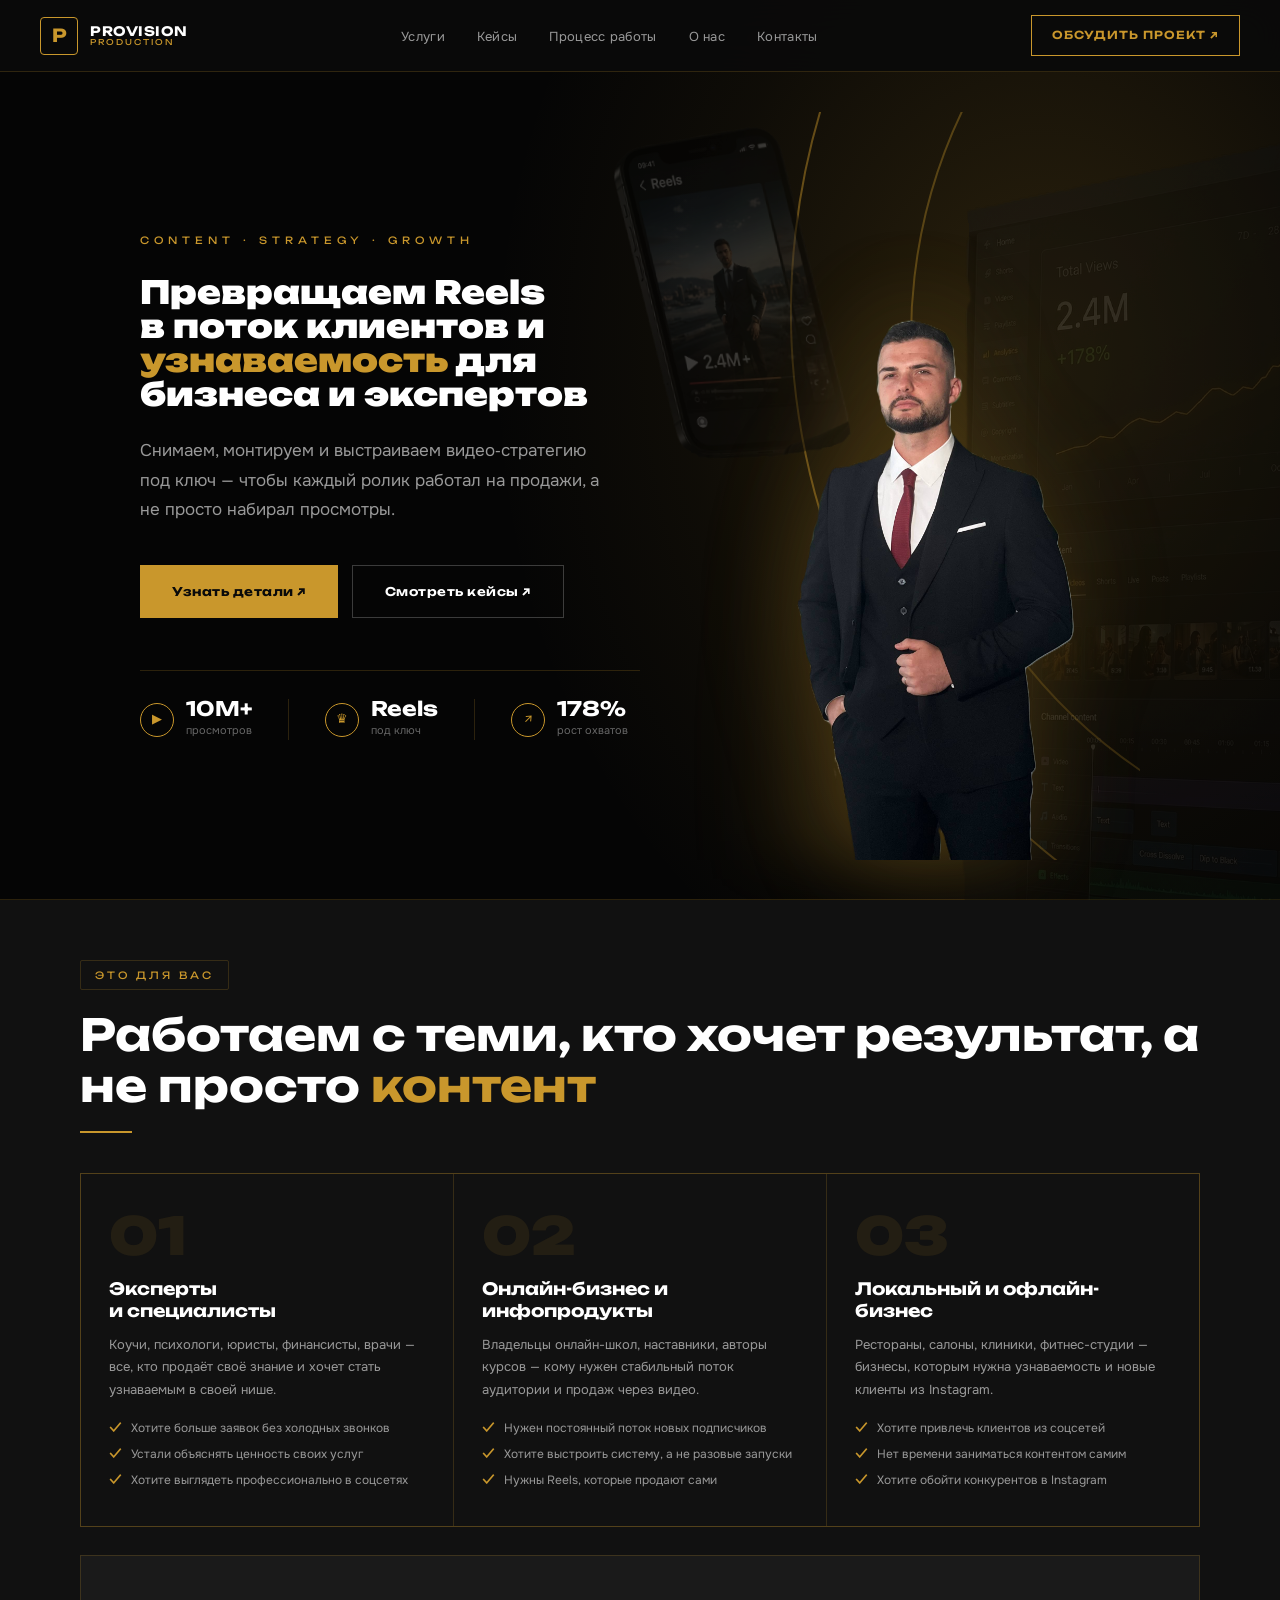
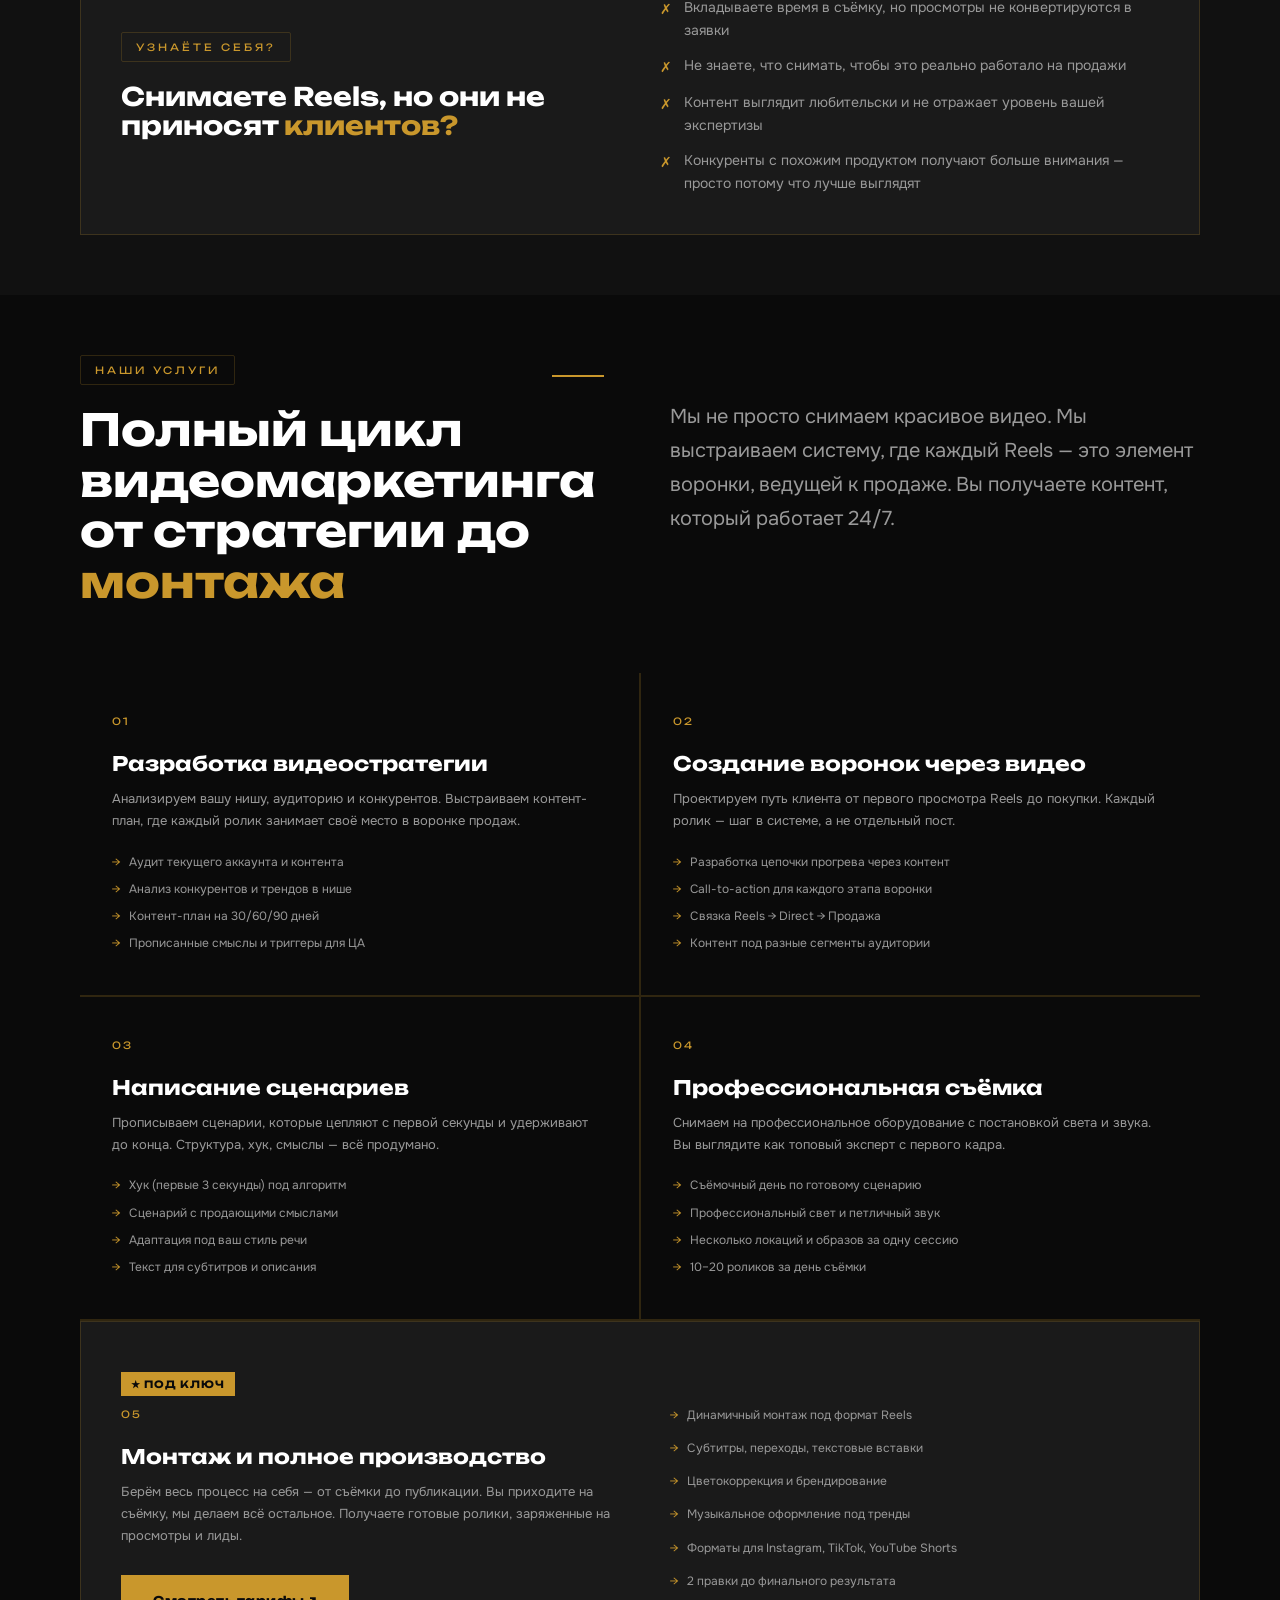
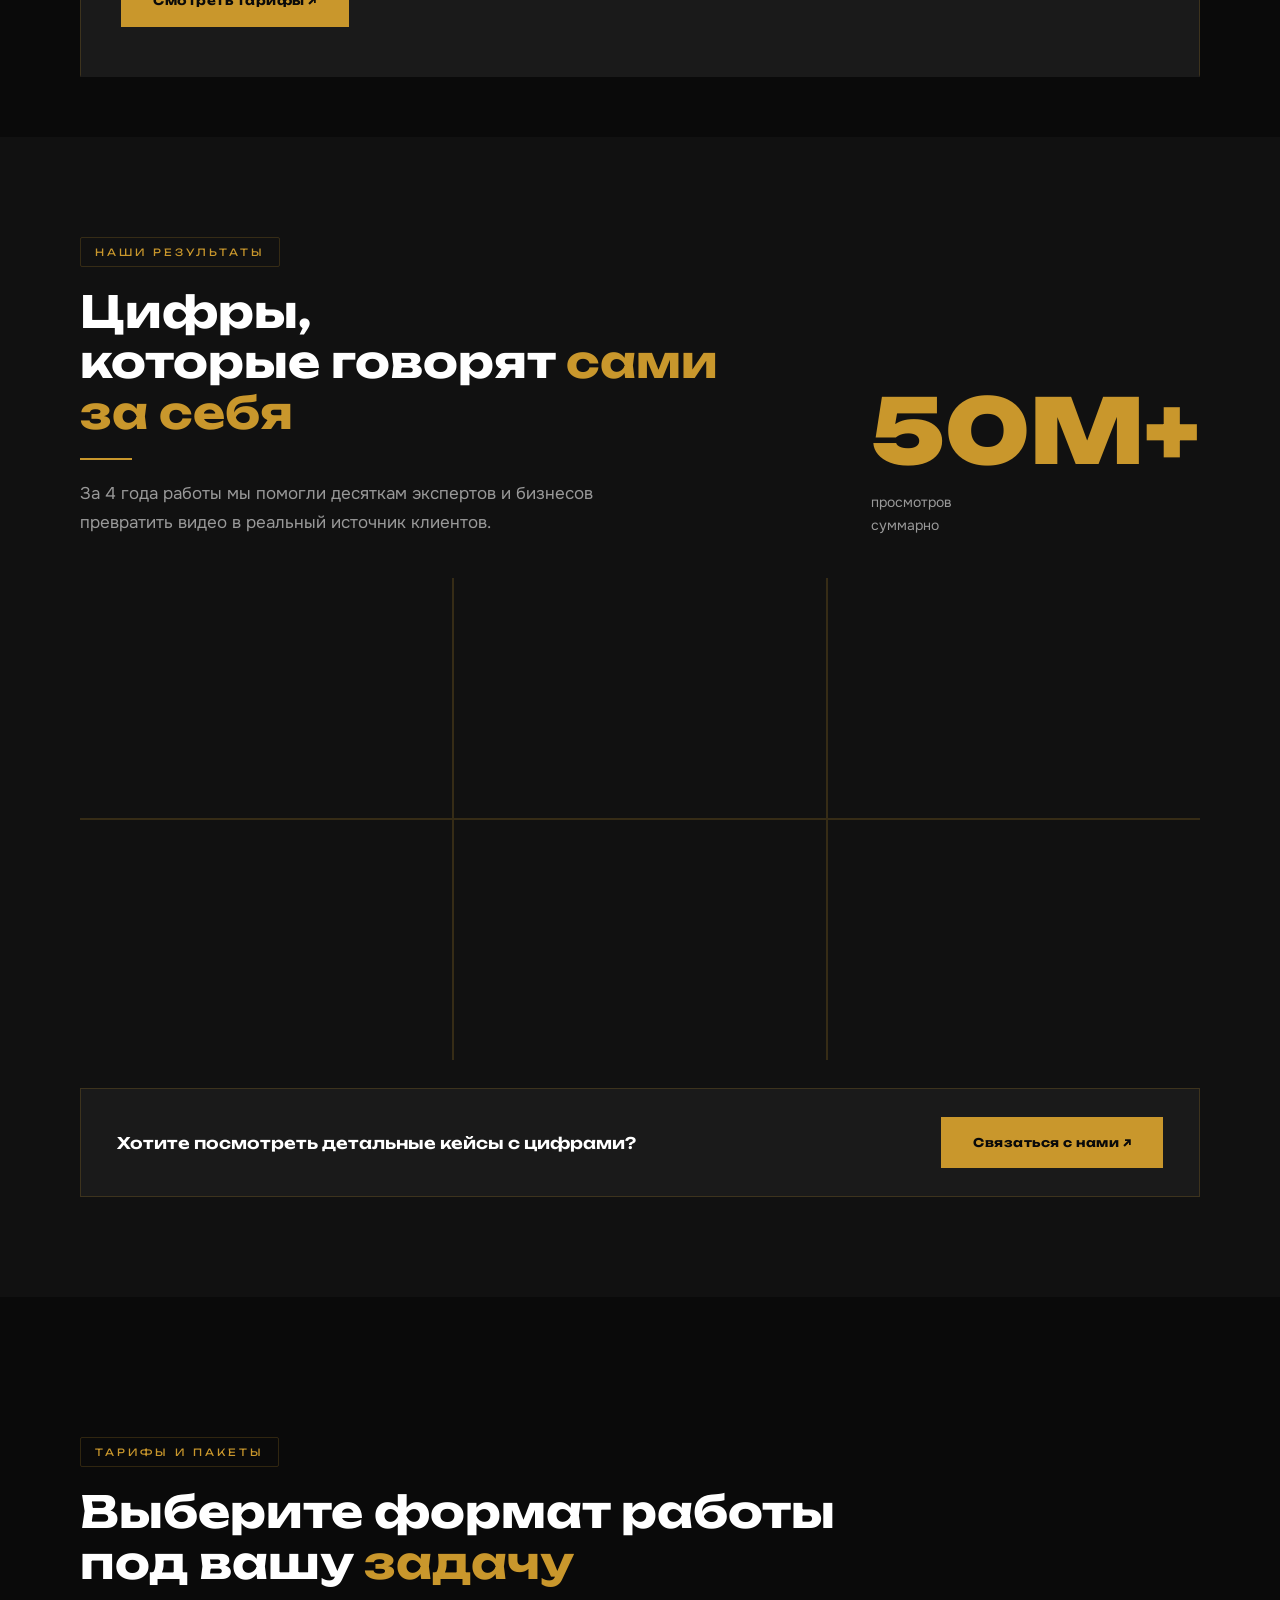
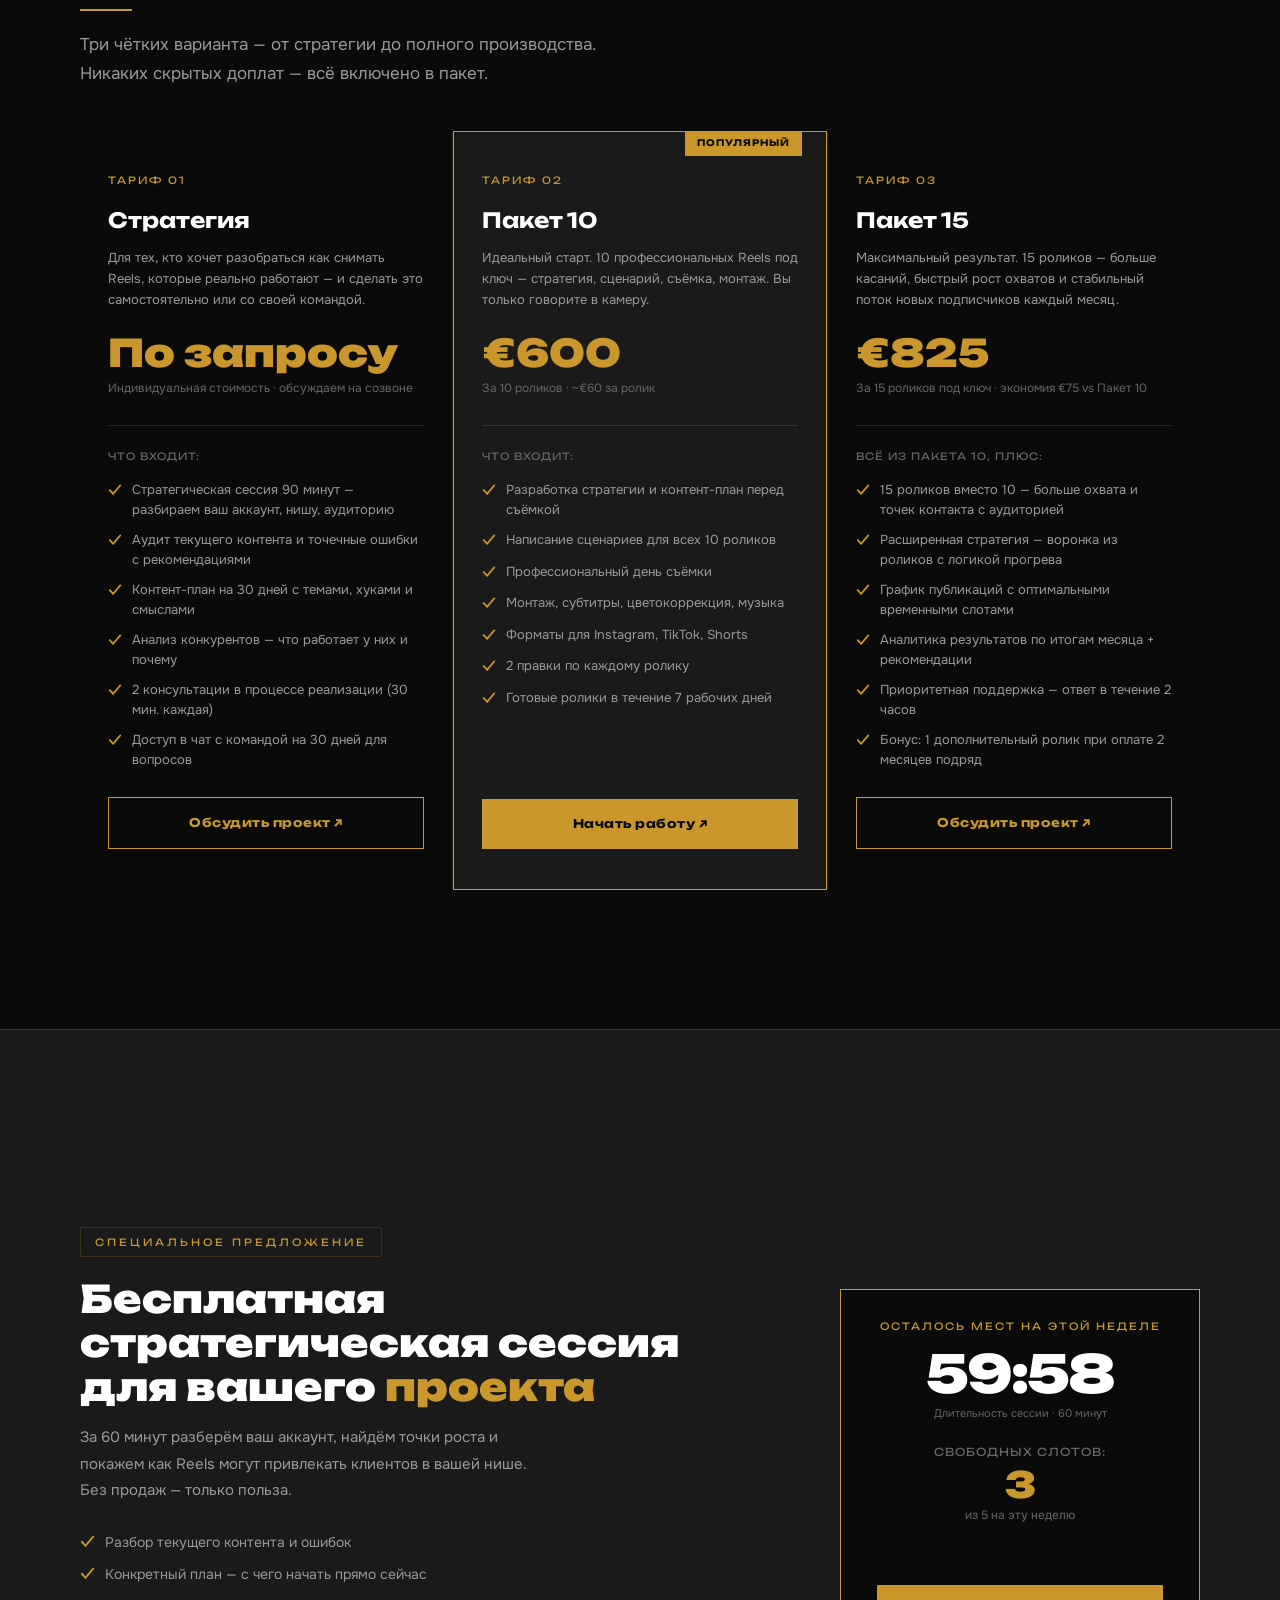
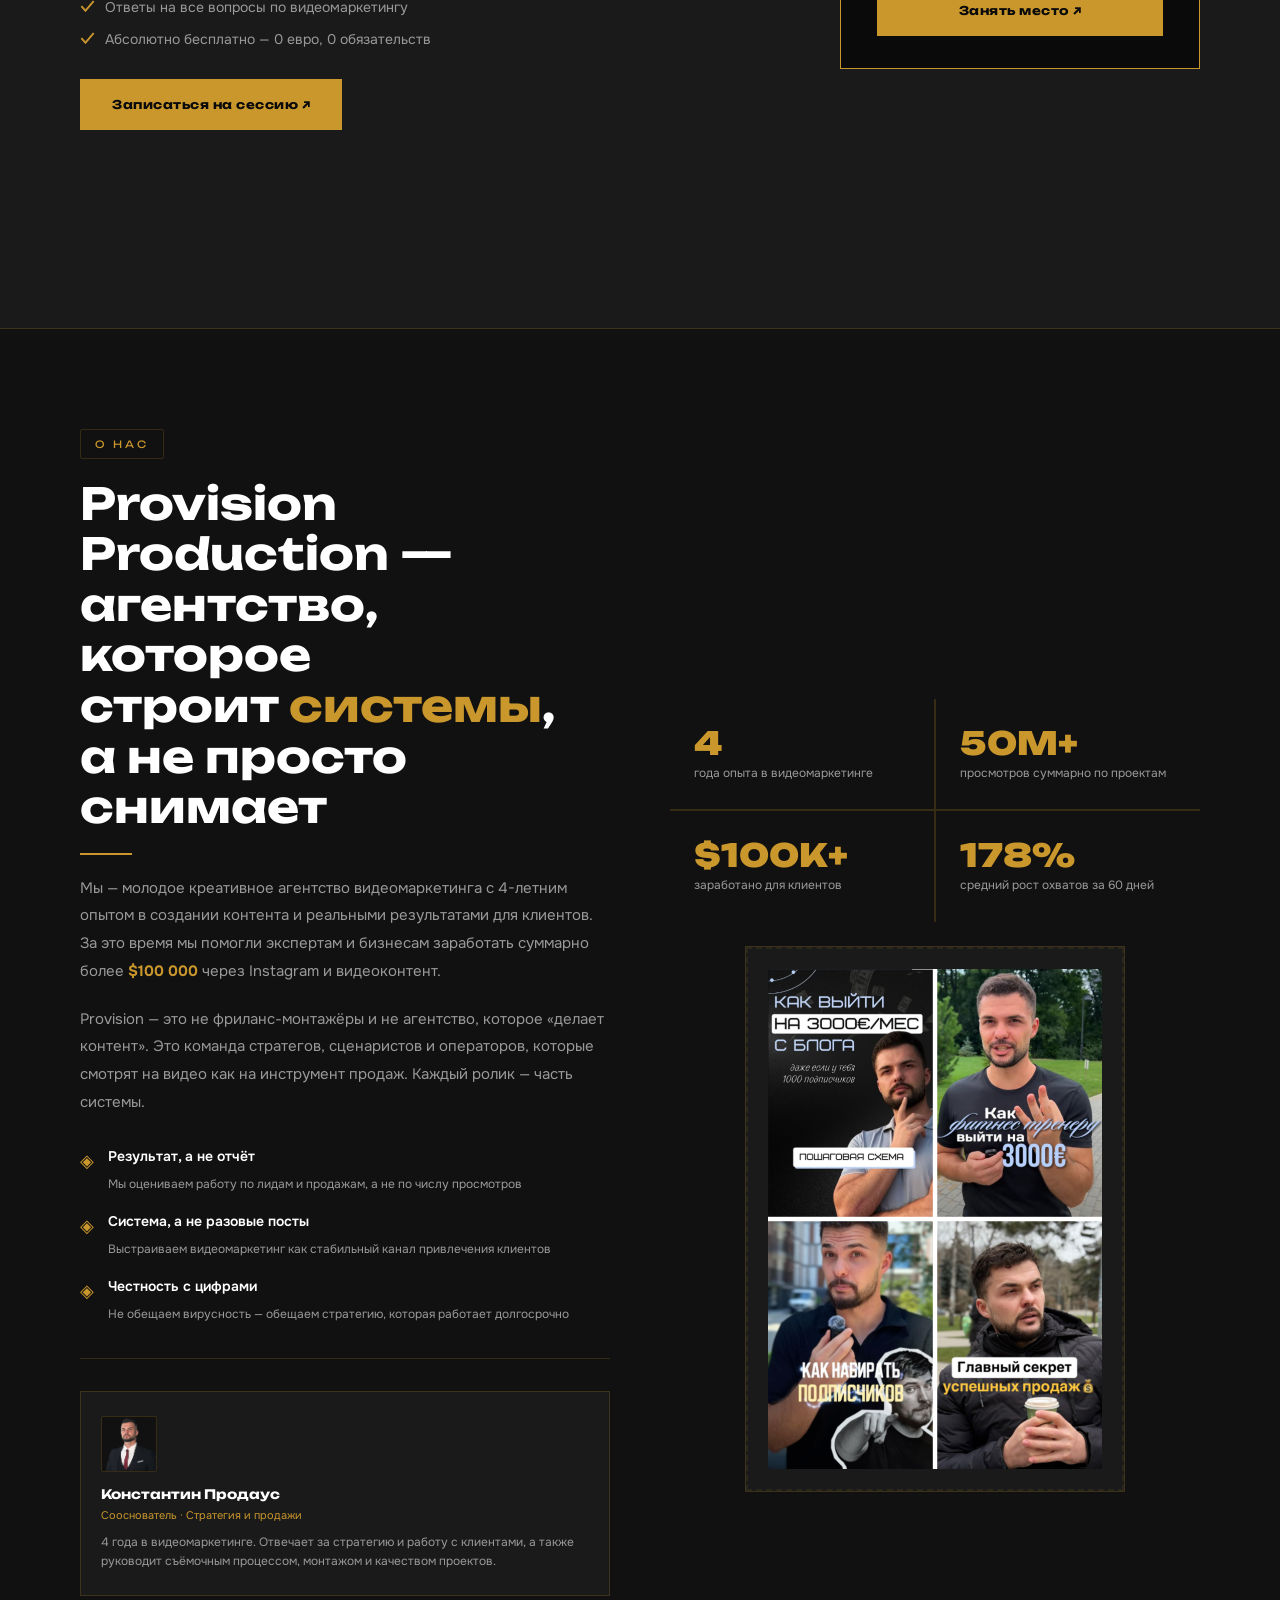
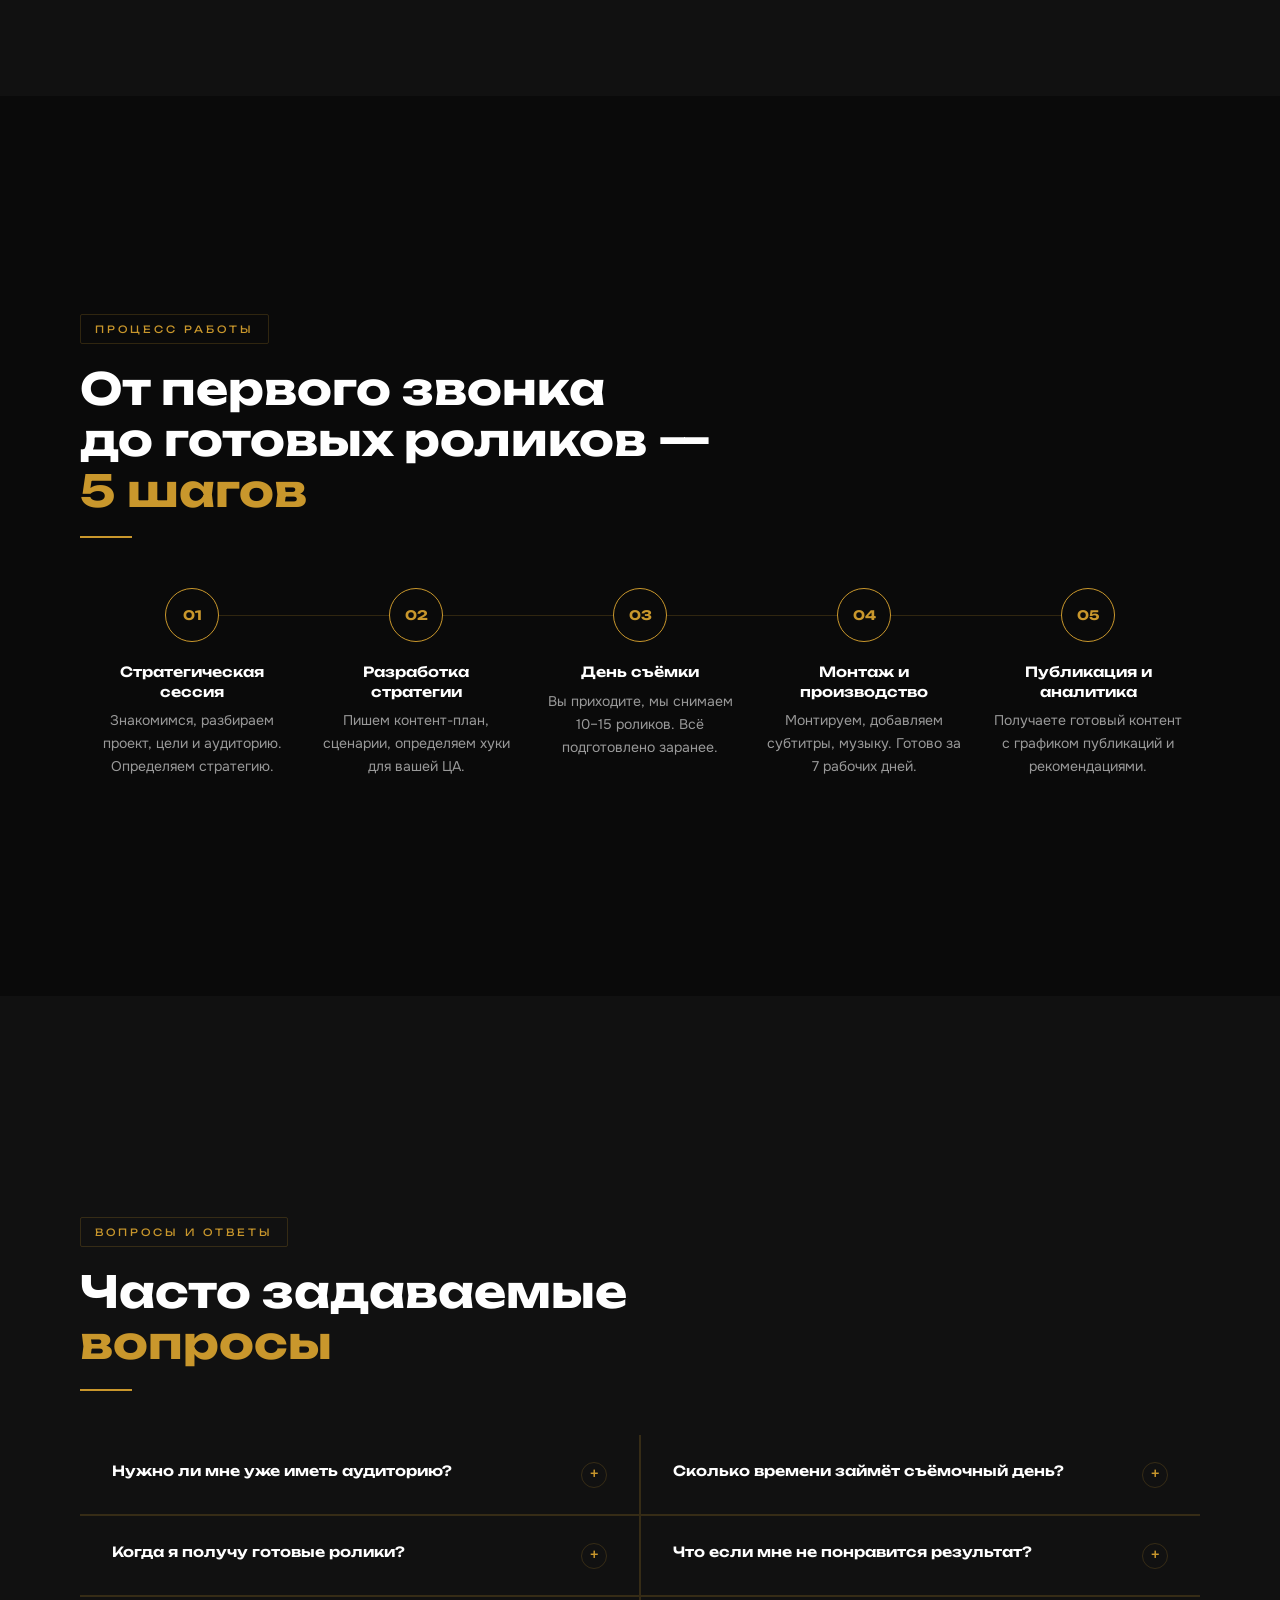
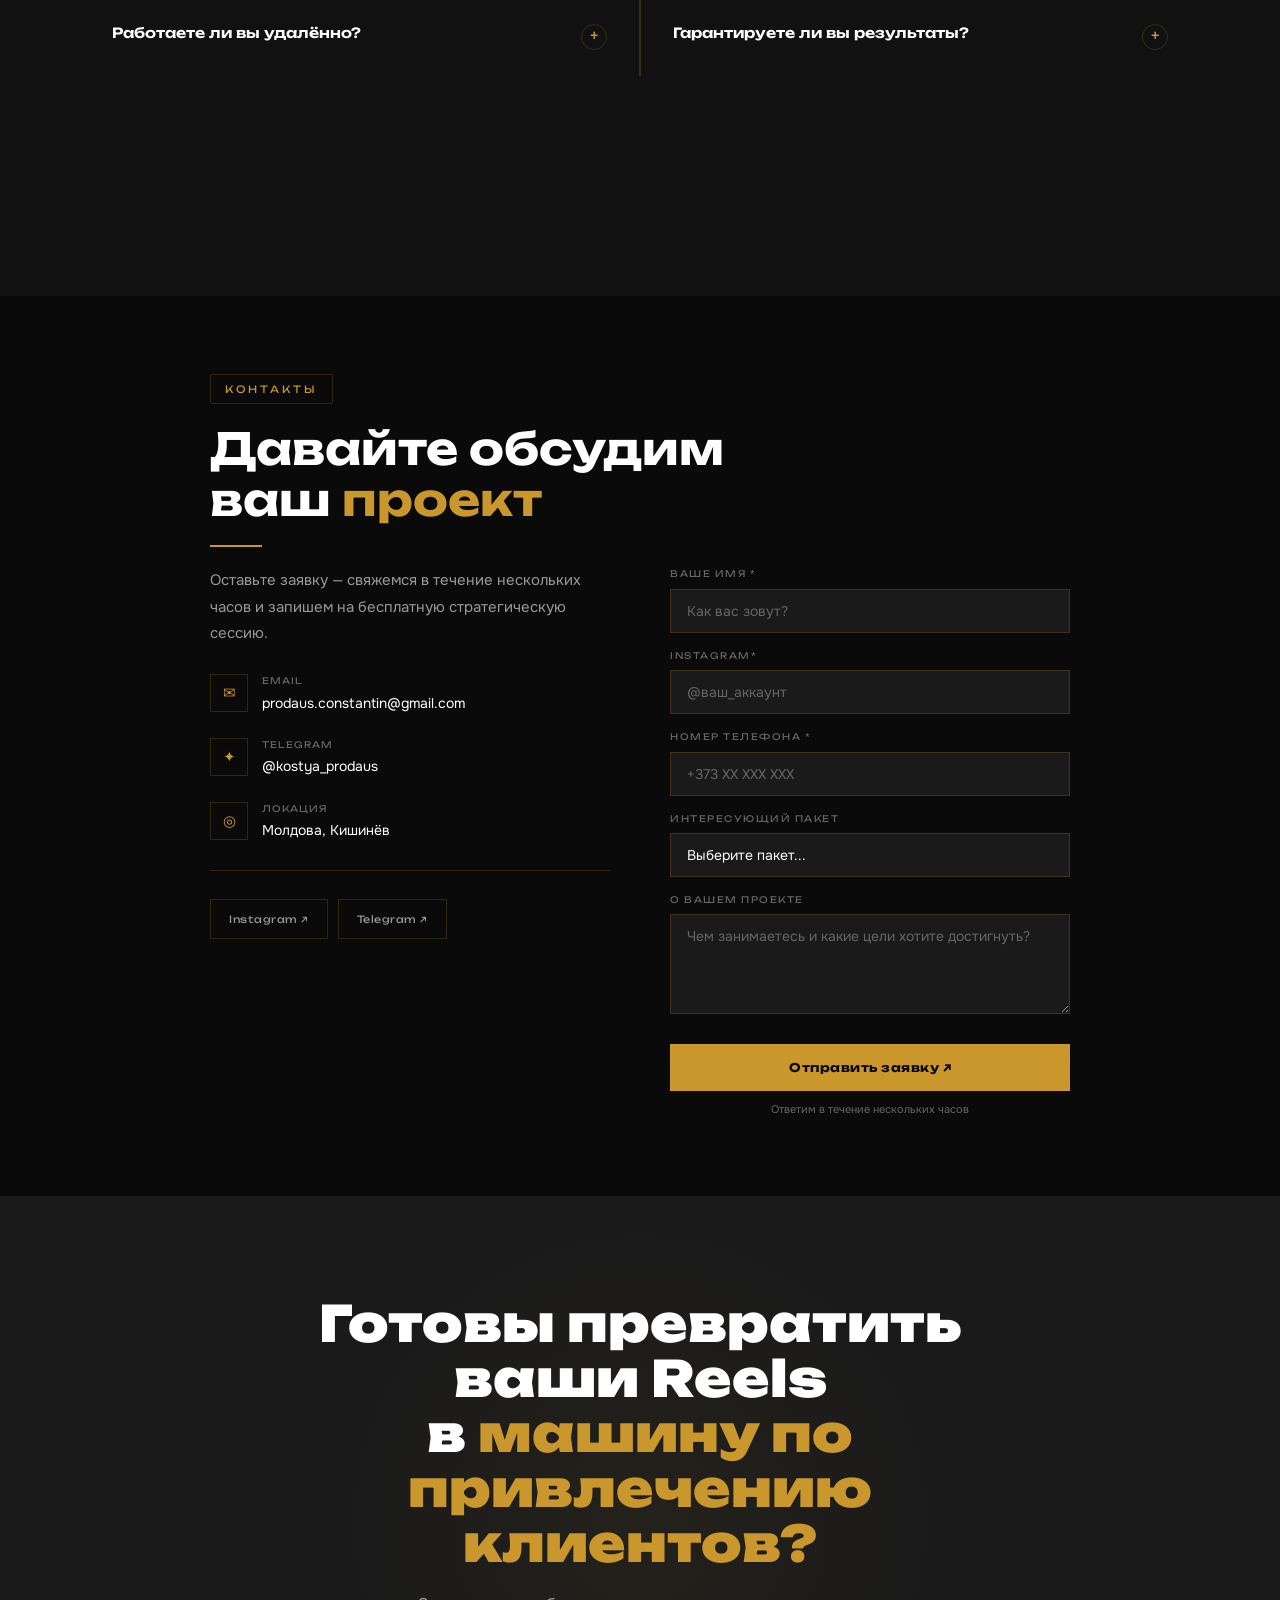
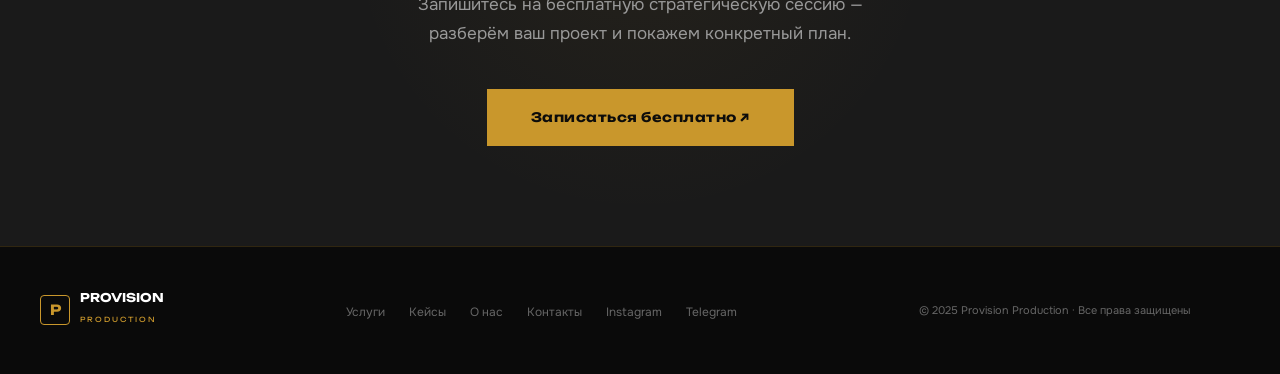
==== commit 13ce3183: "Final" ====
--- a/index.html
+++ b/index.html
@@ -32,17 +32,7 @@
     <li><a href="#contact">Контакты</a></li>
   </ul>
   <a href="#contact" class="nav-cta">Обсудить проект ↗</a>
-  <div class="nav-burger" id="burger"><span></span><span></span><span></span></div>
 </nav>
-
-<div class="nav-mobile" id="navMobile">
-  <a href="#services">Услуги</a>
-  <a href="#cases">Кейсы</a>
-  <a href="#process">Процесс работы</a>
-  <a href="#about">О нас</a>
-  <a href="#contact">Контакты</a>
-  <a href="#contact" class="nav-cta">Обсудить проект ↗</a>
-</div>
 
 <!-- ===== HERO ===== -->
 <section class="hero" id="home">
@@ -58,7 +48,7 @@
         </h1>
         <p class="hero-sub">Снимаем, монтируем и выстраиваем видео‑стратегию под ключ — чтобы каждый ролик работал на продажи, а не просто набирал просмотры.</p>
         <div class="hero-btns">
-          <a href="#contact" class="btn-primary">Узнать детали ↗</a>
+          <a href="#services" class="btn-primary">Узнать детали ↗</a>
           <a href="#cases"   class="btn-secondary">Смотреть кейсы ↗</a>
         </div>
         <div class="hero-stats">
@@ -69,7 +59,7 @@
       </div>
       <div class="hero-visual">
         <div class="hero-rings"></div>
-        <img src="images/phone1.png" alt="" class="hero-bg-image">
+        <img src="images/phone2,4M.png" alt="" class="hero-bg-image">
         <img src="images/chart.png" class="hero-chart" alt="">
         <img src="images/founder.png" alt="Основатель" class="hero-founder-img">
       </div>
--- a/css/utilities.css
+++ b/css/utilities.css
@@ -1,22 +1,30 @@
 /* ========== RESET & CSS VARIABLES ========== */
-*, *::before, *::after { margin: 0; padding: 0; box-sizing: border-box; }
-html { scroll-behavior: smooth; }
+*,
+*::before,
+*::after {
+  margin: 0;
+  padding: 0;
+  box-sizing: border-box;
+}
+html {
+  scroll-behavior: smooth;
+}
 
 :root {
-  --gold:       #C9972C;
-  --gold-light: #E8B84B;
-  --black:      #0A0A0A;
-  --dark:       #111111;
-  --dark2:      #1A1A1A;
-  --gray:       #666666;
+  --gold: #c9972c;
+  --gold-light: #e8b84b;
+  --black: #0a0a0a;
+  --dark: #111111;
+  --dark2: #1a1a1a;
+  --gray: #666666;
   --gray-light: #999999;
-  --white:      #FFFFFF;
-  --border:     rgba(201,151,44,0.2);
-  --nav-h:      72px;
+  --white: #ffffff;
+  --border: rgba(201, 151, 44, 0.2);
+  --nav-h: 72px;
 }
 
 body {
-  font-family: 'Onest', sans-serif;
+  font-family: "Onest", sans-serif;
   background: var(--black);
   color: var(--white);
   font-size: 16px;
@@ -24,19 +32,25 @@
   overflow-x: hidden;
 }
 
-img { max-width: 100%; display: block; }
-a { text-decoration: none; color: inherit; }
-ul { list-style: none; }
+img {
+  max-width: 100%;
+  display: block;
+}
+a {
+  text-decoration: none;
+  color: inherit;
+}
+ul {
+  list-style: none;
+}
 
 /* ========== FULL-SCREEN SECTION ========== */
-/* Each major section fills the viewport */
 .screen {
   min-height: 100vh;
   display: flex;
   flex-direction: column;
   justify-content: center;
 }
-/* Sections that naturally overflow (lots of cards) keep min-height but don't force */
 .screen-auto {
   min-height: 100vh;
   padding: 80px 0;
@@ -45,8 +59,14 @@
   justify-content: center;
 }
 
-.container { max-width: 1200px; margin: 0 auto; padding: 0 40px; }
-.gold { color: var(--gold); }
+.container {
+  max-width: 1200px;
+  margin: 0 auto;
+  padding: 0 40px;
+}
+.gold {
+  color: var(--gold);
+}
 
 /* ========== TAG ========== */
 .tag {
@@ -55,7 +75,7 @@
   letter-spacing: 3px;
   text-transform: uppercase;
   color: var(--gold);
-  font-family: 'Unbounded', sans-serif;
+  font-family: "Unbounded", sans-serif;
   font-weight: 400;
   margin-bottom: 20px;
   border: 1px solid var(--border);
@@ -65,7 +85,7 @@
 
 /* ========== HEADINGS ========== */
 .section-title {
-  font-family: 'Unbounded', sans-serif;
+  font-family: "Unbounded", sans-serif;
   font-size: clamp(26px, 3.5vw, 44px);
   font-weight: 700;
   line-height: 1.15;
@@ -88,7 +108,7 @@
 .btn-primary {
   background: var(--gold);
   color: var(--black);
-  font-family: 'Unbounded', sans-serif;
+  font-family: "Unbounded", sans-serif;
   font-size: 12px;
   font-weight: 700;
   letter-spacing: 0.5px;
@@ -96,34 +116,48 @@
   display: inline-flex;
   align-items: center;
   gap: 8px;
-  transition: background .25s, transform .2s;
+  transition:
+    background 0.25s,
+    transform 0.2s;
   cursor: pointer;
   border: none;
 }
-.btn-primary:hover { background: var(--gold-light); transform: translateY(-1px); }
+.btn-primary:hover {
+  background: var(--gold-light);
+  transform: translateY(-1px);
+}
 
 .btn-secondary {
   background: transparent;
   color: var(--white);
-  font-family: 'Unbounded', sans-serif;
+  font-family: "Unbounded", sans-serif;
   font-size: 12px;
   font-weight: 600;
   letter-spacing: 0.5px;
   padding: 16px 32px;
-  border: 1px solid rgba(255,255,255,0.22);
+  border: 1px solid rgba(255, 255, 255, 0.22);
   display: inline-flex;
   align-items: center;
   gap: 8px;
-  transition: border-color .25s, color .25s, transform .2s;
+  transition:
+    border-color 0.25s,
+    color 0.25s,
+    transform 0.2s;
   cursor: pointer;
 }
-.btn-secondary:hover { border-color: var(--gold); color: var(--gold); transform: translateY(-1px); }
+.btn-secondary:hover {
+  border-color: var(--gold);
+  color: var(--gold);
+  transform: translateY(-1px);
+}
 
 /* ========== SCROLL-TO-TOP ========== */
 .scroll-top {
   position: fixed;
-  bottom: 28px; right: 28px;
-  width: 42px; height: 42px;
+  bottom: 28px;
+  right: 28px;
+  width: 42px;
+  height: 42px;
   background: var(--gold);
   color: var(--black);
   border: none;
@@ -134,8 +168,15 @@
   cursor: pointer;
   opacity: 0;
   pointer-events: none;
-  transition: opacity .3s, transform .3s;
+  transition:
+    opacity 0.3s,
+    transform 0.3s;
   z-index: 500;
 }
-.scroll-top.visible { opacity: 1; pointer-events: all; }
-.scroll-top:hover   { transform: translateY(-3px); }
+.scroll-top.visible {
+  opacity: 1;
+  pointer-events: all;
+}
+.scroll-top:hover {
+  transform: translateY(-3px);
+}
--- a/css/layout.css
+++ b/css/layout.css
@@ -88,66 +88,6 @@
 .nav-cta:hover {
   background: var(--gold);
   color: var(--black);
-}
-
-.nav-burger {
-  display: none;
-  flex-direction: column;
-  gap: 5px;
-  cursor: pointer;
-  padding: 4px;
-}
-.nav-burger span {
-  display: block;
-  width: 24px;
-  height: 2px;
-  background: var(--white);
-  transition: all 0.3s;
-}
-.nav-burger.open span:nth-child(1) {
-  transform: rotate(45deg) translate(5px, 5px);
-}
-.nav-burger.open span:nth-child(2) {
-  opacity: 0;
-}
-.nav-burger.open span:nth-child(3) {
-  transform: rotate(-45deg) translate(5px, -5px);
-}
-
-.nav-mobile {
-  display: none;
-  position: fixed;
-  top: var(--nav-h);
-  left: 0;
-  right: 0;
-  background: var(--dark);
-  border-bottom: 1px solid var(--border);
-  padding: 20px 32px 28px;
-  z-index: 998;
-  flex-direction: column;
-  gap: 0;
-}
-.nav-mobile.open {
-  display: flex;
-}
-.nav-mobile a {
-  font-size: 15px;
-  color: var(--gray-light);
-  padding: 13px 0;
-  border-bottom: 1px solid var(--border);
-  transition: color 0.2s;
-}
-.nav-mobile a:last-child {
-  border-bottom: none;
-}
-.nav-mobile a:hover {
-  color: var(--white);
-}
-.nav-mobile .nav-cta {
-  margin-top: 14px;
-  text-align: center;
-  display: block;
-  padding: 15px;
 }
 
 /* ========== HERO ========== */
@@ -511,7 +451,6 @@
   grid-template-columns: 1fr 1fr;
   gap: 60px;
   align-items: start;
-  /* display: flex; */
   margin-bottom: 48px;
 }
 .svc-grid {
--- a/css/responsive.css
+++ b/css/responsive.css
@@ -92,9 +92,6 @@
   }
   .nav-cta {
     display: none;
-  }
-  .nav-burger {
-    display: flex;
   }
 
   /* Hero */
